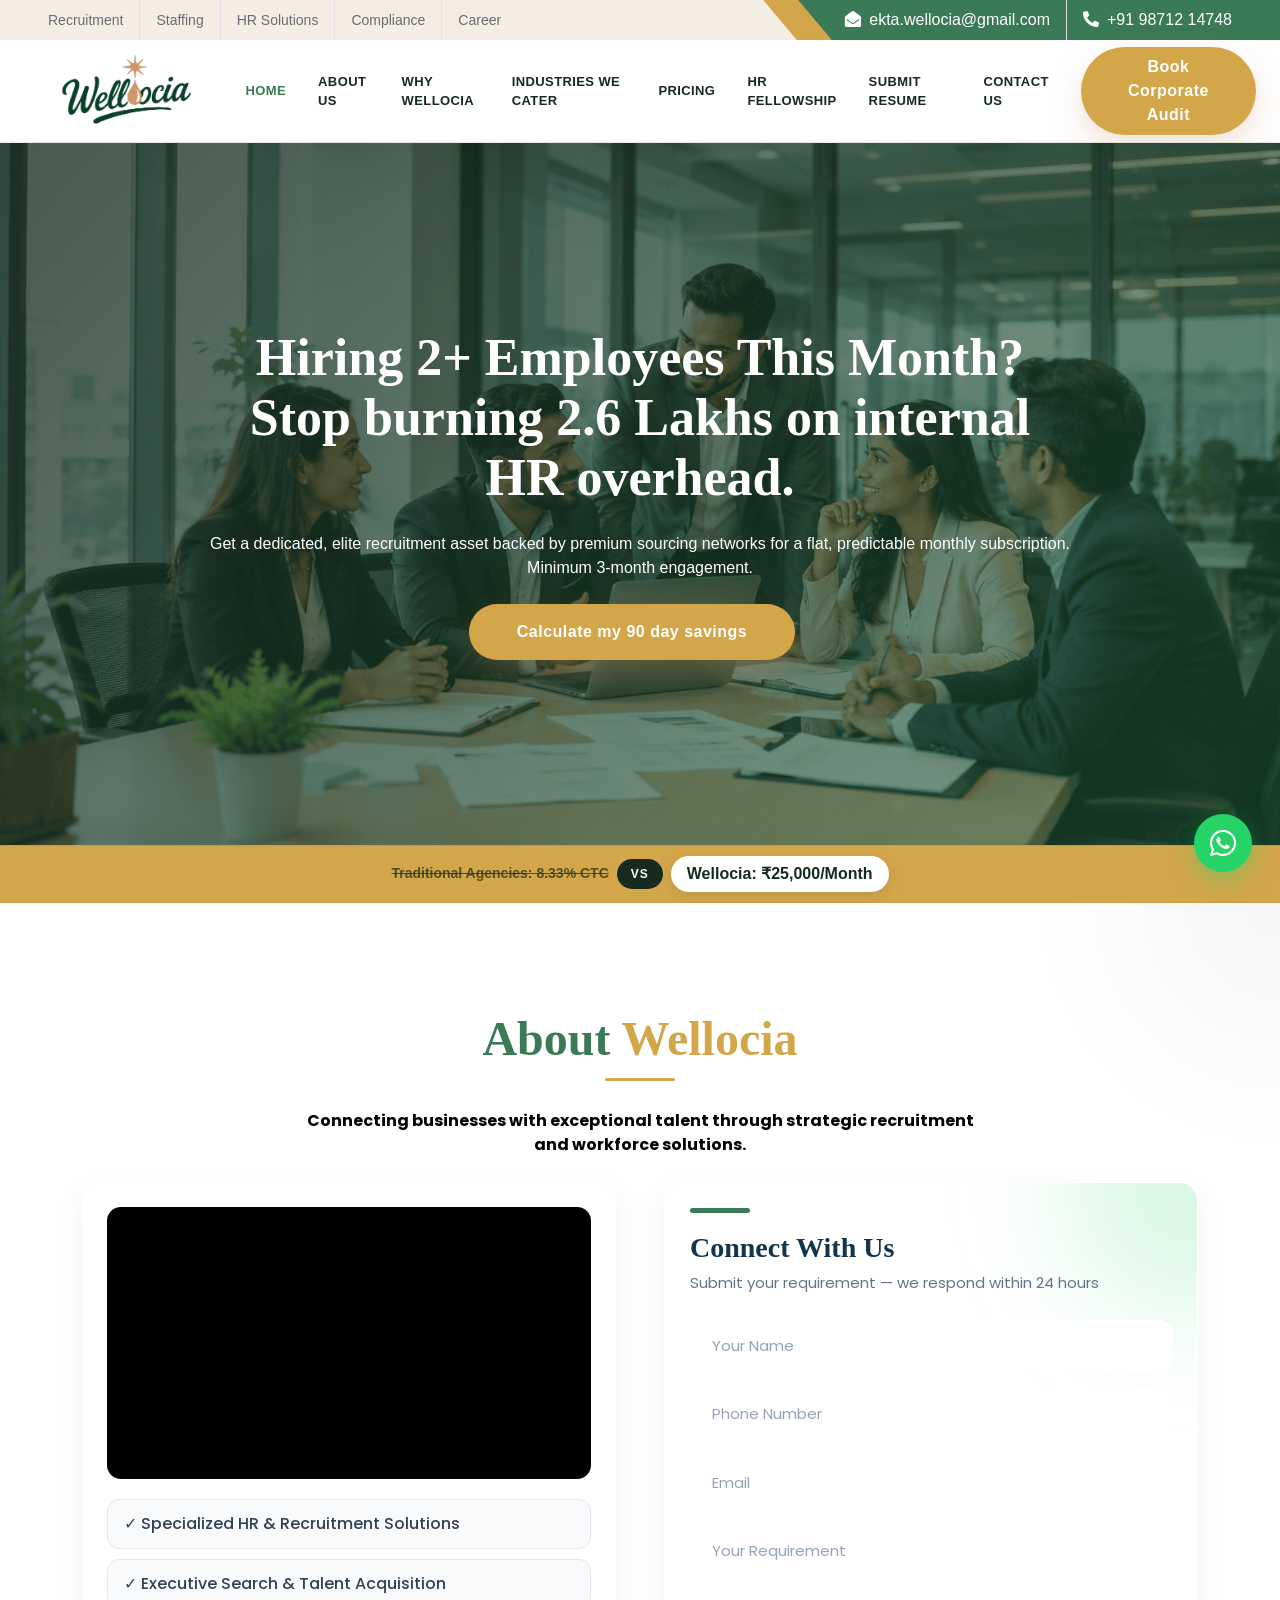
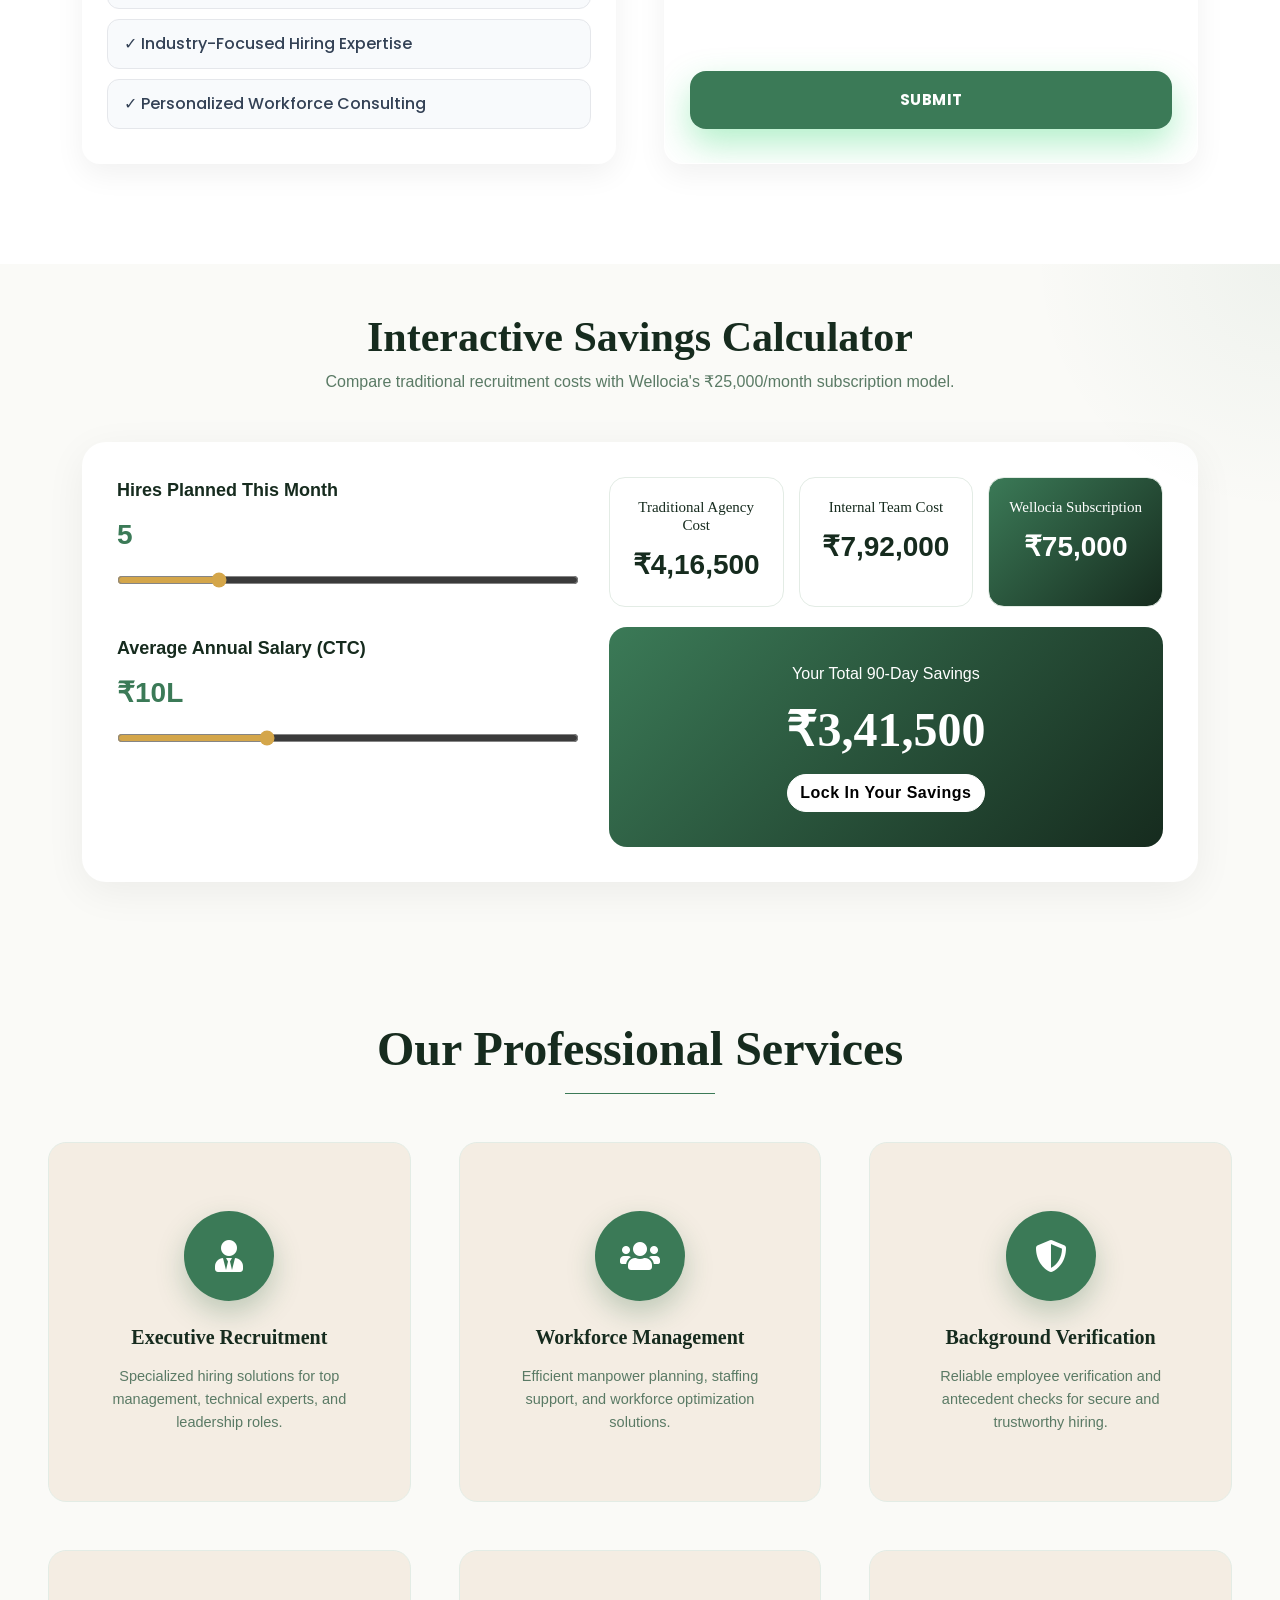
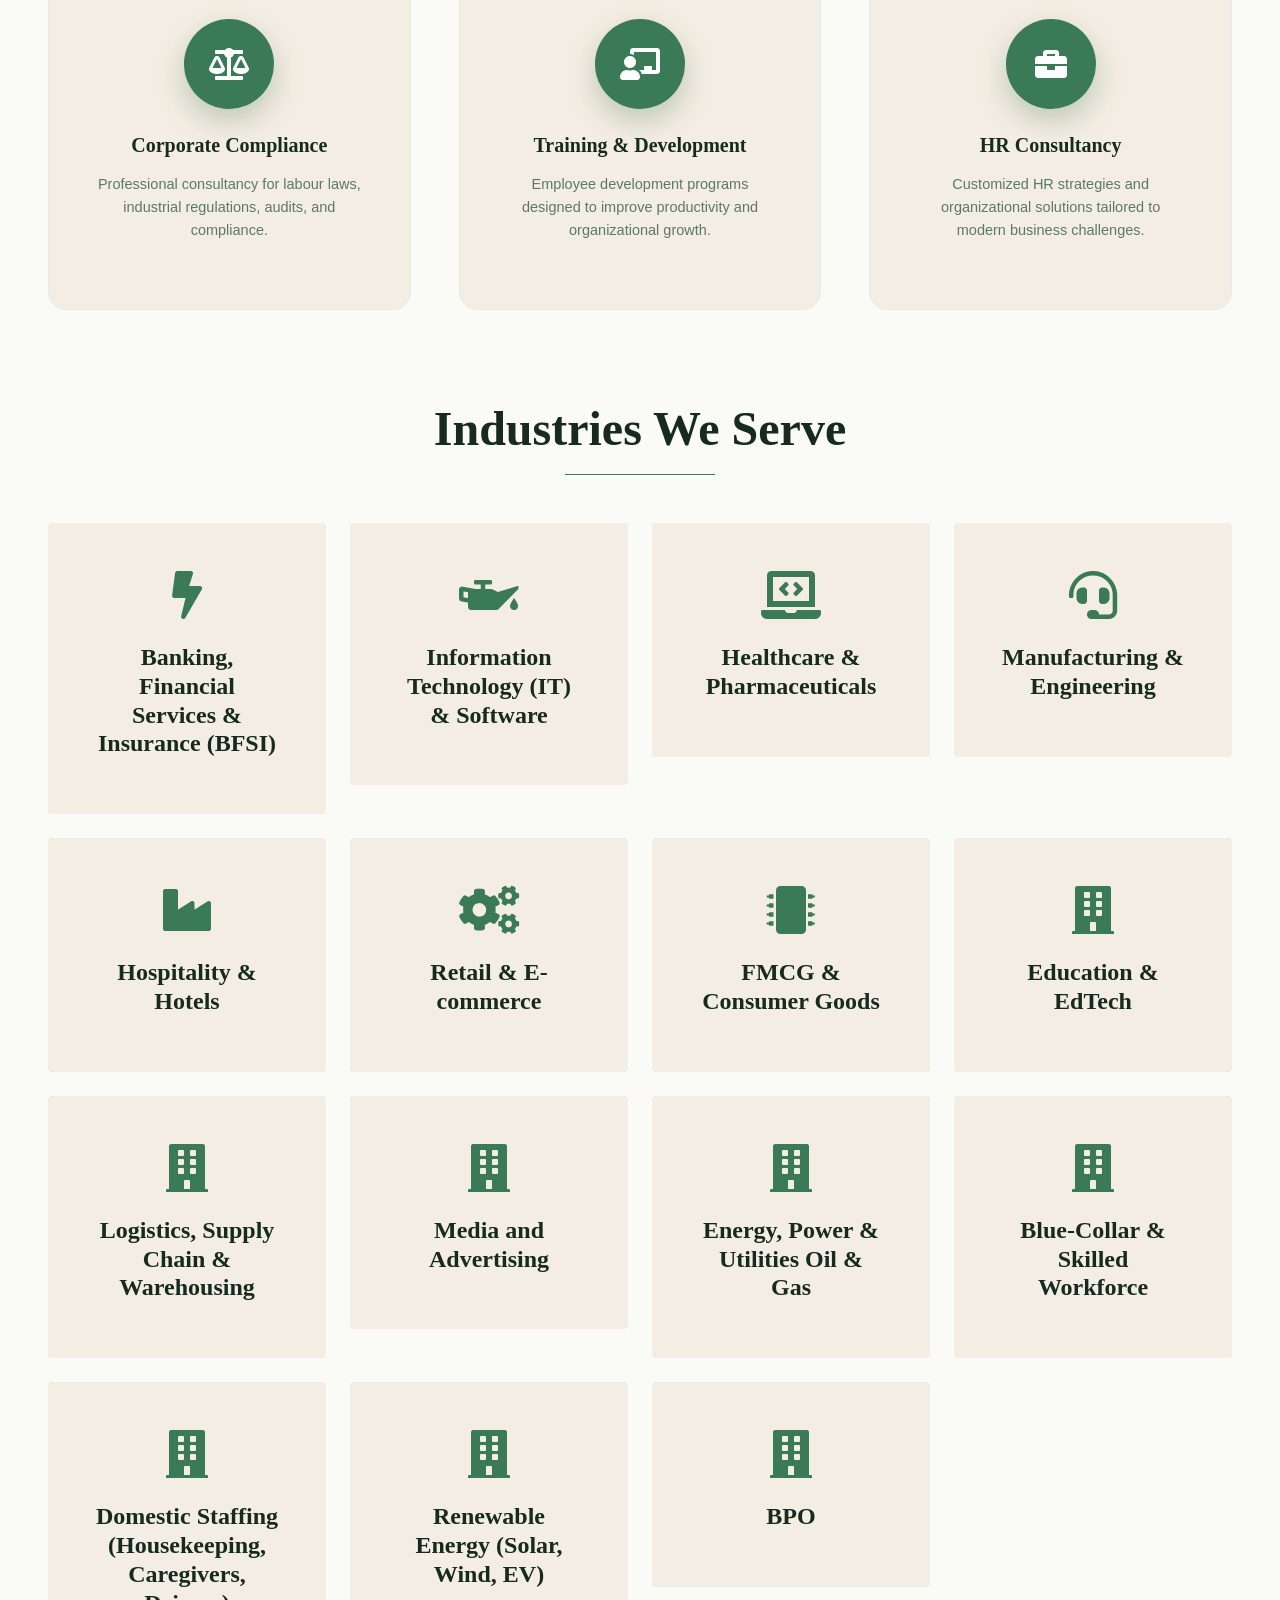
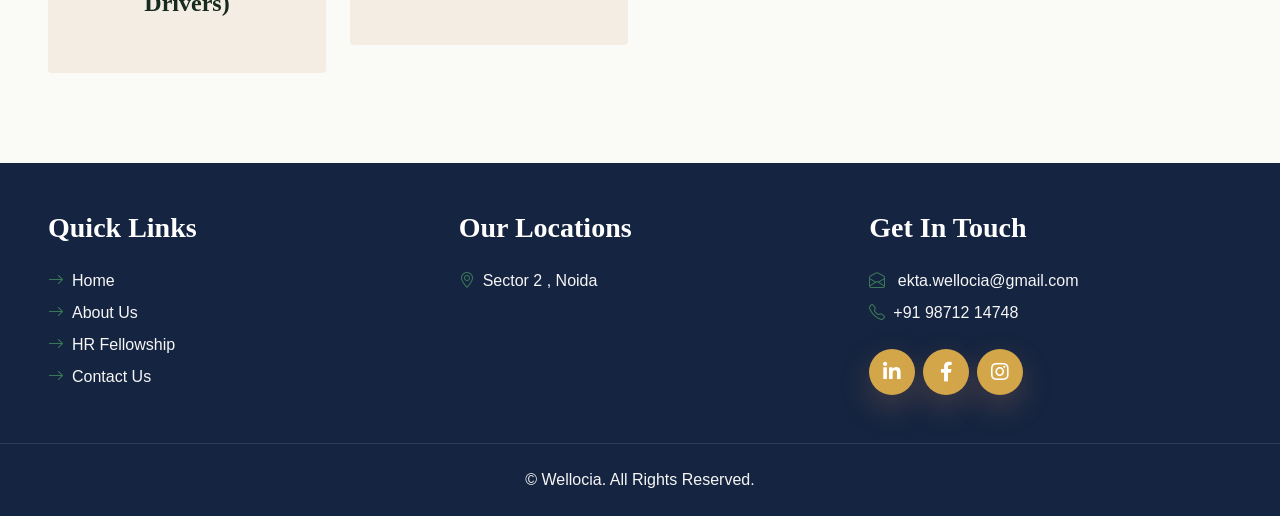
==== index.html @ b117b77f "Update index.html" ====
<!DOCTYPE html>
<html lang="en">

<head>
    <meta charset="utf-8">
    <title>Wellocia | HR & Recruitment Solutions</title>
    <meta content="width=device-width, initial-scale=1.0" name="viewport">
    <meta name="keywords"
        content="HR Consultancy, Recruitment Services, Staffing Solutions, Placement Agency, Corporate HR Services, Noida HR Consultancy">
    <meta name="description"
        content="Wellocia provides professional HR solutions, recruitment services, staffing, workforce management, labour law consultancy, compliance management, and corporate advisory services across multiple industries.">

    <link href="img/favicon.ico" rel="icon">
    <link rel="preconnect" href="https://fonts.googleapis.com">
    <link rel="preconnect" href="https://fonts.gstatic.com" crossorigin>
    <link
        href="https://fonts.googleapis.com/css2?family=Poppins:wght@400;500;600;700&family=Open+Sans:wght@400;600&display=swap"
        rel="stylesheet">
    <link href="https://cdnjs.cloudflare.com/ajax/libs/font-awesome/5.10.0/css/all.min.css" rel="stylesheet">
    <link href="https://cdn.jsdelivr.net/npm/bootstrap-icons@1.4.1/font/bootstrap-icons.css" rel="stylesheet">
    <link href="lib/owlcarousel/assets/owl.carousel.min.css" rel="stylesheet">
    <link href="css/bootstrap.min.css" rel="stylesheet">
    <link href="css/style.css" rel="stylesheet">
    <link rel="stylesheet" href="https://unpkg.com/aos@2.3.4/dist/aos.css">
    <link href="https://unpkg.com/aos@2.3.4/dist/aos.css" rel="stylesheet">

</head>

<body>

    <div class="loader"></div>
    <div class="scroll-progress"></div>

    <!-- Top Bar -->
    <div class="container-fluid bg-secondary ps-5 pe-0 d-none d-lg-block" data-aos="fade-down" data-aos-duration="900">
        <div class="row gx-0">
            <div class="col-md-6 text-center text-lg-start mb-2 mb-lg-0">
                <div class="d-inline-flex align-items-center">
                    <a class="text-body py-2 pe-3 border-end" href="#"><small>Recruitment</small></a>
                    <a class="text-body py-2 px-3 border-end" href="#"><small>Staffing</small></a>
                    <a class="text-body py-2 px-3 border-end" href="#"><small>HR Solutions</small></a>
                    <a class="text-body py-2 px-3 border-end" href="#"><small>Compliance</small></a>
                    <a class="text-body py-2 ps-3" href="#"><small>Career</small></a>
                </div>
            </div>
            <div class="col-md-6 text-center text-lg-end">
                <div class="position-relative d-inline-flex align-items-center bg-primary text-white top-shape px-5">
                    <div class="me-3 pe-3 border-end py-2">
                        <p class="m-0"><i class="fa fa-envelope-open me-2"></i>ekta.wellocia@gmail.com</p>
                    </div>
                    <div class="py-2">
                        <p class="m-0"><i class="fa fa-phone-alt me-2"></i>+91 98712 14748</p>
                    </div>
                </div>
            </div>
        </div>
    </div>

    <!-- Navbar -->
    <!-- Navbar -->
    <nav class="navbar navbar-expand-lg navbar-light bg-white shadow-sm px-4 py-2" data-aos="fade-down"
        data-aos-duration="900">

        <a href="index.html" class="navbar-brand d-flex align-items-center">
            <img src="img/logo.png" alt="Music Riyaz Logo" class="logo-img-nav">
        </a>

        <button class="navbar-toggler" type="button" data-bs-toggle="collapse" data-bs-target="#navbarCollapse">
            <span class="navbar-toggler-icon"></span>
        </button>

       <div class="collapse navbar-collapse" id="navbarCollapse">
    <div class="navbar-nav ms-auto align-items-lg-center">

        <a href="index.html" class="nav-item nav-link active">Home</a>

        <a href="about.html" class="nav-item nav-link">About Us</a>

        <a href="why-wellocia.html" class="nav-item nav-link">Why Wellocia</a>

        <a href="index.html#industries" class="nav-item nav-link">Industries We Cater</a>

        <a href="pricing.html" class="nav-item nav-link">Pricing</a>

        <a href="hrfellowship.html" class="nav-item nav-link">HR Fellowship</a>

        <a href="submit-resume.html" class="nav-item nav-link">Submit Resume</a>

        <a href="contact.html" class="nav-item nav-link">Contact Us</a>

        <a href="contact.html"
           class="btn btn-primary rounded-pill ms-lg-3 px-4 py-2">
            Book Corporate Audit
        </a>

    </div>
</div>

    </nav>
    
    <!-- Hero Section -->
<!-- Hero Section -->
<div class="container-fluid p-0">
    <div class="hero-banner position-relative">
        <img class="w-100 hero-img" src="img/carousel-1.png" alt="Hero Banner">

        <div class="carousel-caption d-flex flex-column align-items-center justify-content-center">
            <!-- Reduced mobile padding from p-3 to p-2 p-md-3 -->
            <div class="p-2 p-md-3" style="max-width: 900px;" data-aos="zoom-in" data-aos-duration="1200">
                
                <!-- Changed display-1 to a responsive structure -->
                <h1 class="responsive-heading text-white mb-2 mb-md-4">
                    Hiring 2+ Employees This Month? Stop burning 2.6 Lakhs on internal HR overhead.
                </h1>

                <!-- Adjusted mobile paragraph margin -->
                <p class="text-white small-mobile-text mb-3 mb-md-4">
                    Get a dedicated, elite recruitment asset backed by premium sourcing networks for a flat, predictable monthly subscription. Minimum 3-month engagement.
                </p>
                
                <!-- Adjusted mobile button padding -->
                <a href="#calculator" class="btn btn-primary py-2 px-4 py-md-3 px-md-5 me-3 rounded-pill">
                    Calculate my 90 day savings
                </a>
            </div>
        </div>
    </div>
</div>
    <!-- Industries We Serve -->
    <!-- Industries We Serve -->
<div class="industry-ticker">
    <div class="comparison-ticker d-flex align-items-center justify-content-center gap-2 flex-wrap">
        <span class="old-price ticker-text">Traditional Agencies: 8.33% CTC</span>
        <span class="vs-badge ticker-vs">VS</span>
        <span class="new-price ticker-text">Wellocia: ₹25,000/Month</span>
    </div>
</div>
    <!-- ══════════════════════════════════════════════════════
         UPDATED ABOUT SECTION — YouTube Video + Google Form
    ══════════════════════════════════════════════════════ -->
    <section class="video-form-section" id="about">

        <div class="container">

            <div class="section-title text-center" data-aos="fade-up">
                <h2>About <span>Wellocia</span></h2>
                <p class="section-subtitle">
                    Connecting businesses with exceptional talent through strategic recruitment and workforce solutions.
                </p>
            </div>

            <div class="row g-5 align-items-stretch">

                <!-- LEFT: VIDEO -->
                <div class="col-lg-6" data-aos="fade-right">
                    <div class="card-box">

                        <div class="video-wrapper">
                           <iframe width="560" height="315" loading="lazy" src="https://www.youtube.com/embed/etEkEpW2C5A?si=ZYD4P879-r70DWQD" title="YouTube video player" frameborder="0" allow="accelerometer; autoplay; clipboard-write; encrypted-media; gyroscope; picture-in-picture; web-share" referrerpolicy="strict-origin-when-cross-origin" allowfullscreen></iframe>
                        </div>

                        <div class="about-points">
                            <div class="point">✓ Specialized HR & Recruitment Solutions</div>
                            <div class="point">✓ Executive Search & Talent Acquisition</div>
                            <div class="point">✓ Industry-Focused Hiring Expertise</div>
                            <div class="point">✓ Personalized Workforce Consulting</div>
                        </div>

                    </div>
                </div>
                <!-- RIGHT: FORM -->
                <div class="col-lg-6" data-aos="fade-left">
                    <div class="card-box form-box">

                        <div id="formContainer">

                            <h4>Connect With Us</h4>
                            <p>Submit your requirement — we respond within 24 hours</p>

                            <form id="contactForm">

                                <input type="text" name="name" placeholder="Your Name" required>

                                <input type="tel" name="phone" placeholder="Phone Number" required>

                                <input type="email" name="email" placeholder="Email">

                                <textarea name="requirement" placeholder="Your Requirement"></textarea>

                                <button type="submit">Submit</button>

                            </form>

                        </div>

                        <!-- Thank You Box -->
                        <div id="thankYouBox" style="display:none;"></div>

                    </div>
                </div>
            </div>

        </div>
        </div>
    </section>
    <!-- ══════════════════════════════════════════════════════ 
     calculator
        ══════════════════════════════════════════════════════ -->
<section class="savings-calculator-section py-5" id="calculator">

    <div class="container">

        <div class="text-center mb-5">
            <h2 class="calculator-title">Interactive Savings Calculator</h2>
            <p class="calculator-subtitle">
                Compare traditional recruitment costs with Wellocia's ₹25,000/month subscription model.
            </p>
        </div>

        <div class="calculator-card">

            <div class="calculator-left">

                <div class="slider-group">
                    <label>Hires Planned This Month</label>

                    <div class="slider-value">
                        <span id="hireCount">5</span>
                    </div>

                    <input type="range"
                           min="1"
                           max="20"
                           value="5"
                           id="hireSlider">
                </div>

                <div class="slider-group">
                    <label>Average Annual Salary (CTC)</label>

                    <div class="slider-value">
                        ₹<span id="salaryValue">10</span>L
                    </div>

                    <input type="range"
                           min="3"
                           max="25"
                           value="10"
                           id="salarySlider">
                </div>

            </div>

            <div class="calculator-right">

                <div class="cost-grid">

                    <div class="cost-box">
                        <h6>Traditional Agency Cost</h6>
                        <span id="agencyCost">₹4,16,500</span>
                    </div>

                    <div class="cost-box">
                        <h6>Internal Team Cost</h6>
                        <span id="internalCost">₹7,92,000</span>
                    </div>

                    <div class="cost-box featured">
                        <h6>Wellocia Subscription</h6>
                        <span>₹75,000</span>
                    </div>

                </div>

                <div class="savings-box">
                    <small>Your Total 90-Day Savings</small>

                    <h3 id="savingAmount">₹3,41,500</h3>

                    <a href="contact.html" class="btn btn-light rounded-pill">
                        Lock In Your Savings
                    </a>
                </div>

            </div>

        </div>

    </div>

</section>
    <!-- Services -->
    <div class="container-fluid pt-6 px-5" id="services">
        <div class="text-center mx-auto mb-5" style="max-width: 600px;" data-aos="fade-up" data-aos-duration="900">
            <h1 class="display-5 mb-0">Our Professional Services</h1>
            <hr class="w-25 mx-auto bg-primary">
        </div>
        <div class="row g-5">
            <div class="col-lg-4 col-md-6" data-aos="fade-up" data-aos-duration="900" data-aos-delay="100">
                <div class="service-item bg-secondary text-center px-5">
                    <div class="d-flex align-items-center justify-content-center bg-primary text-white rounded-circle mx-auto mb-4"
                        style="width: 90px; height: 90px;">
                        <i class="fa fa-user-tie fa-2x"></i>
                    </div>
                    <h3 class="mb-3">Executive Recruitment</h3>
                    <p class="mb-0">Specialized hiring solutions for top management, technical experts, and leadership
                        roles.</p>
                </div>
            </div>
            <div class="col-lg-4 col-md-6" data-aos="fade-up" data-aos-duration="900" data-aos-delay="200">
                <div class="service-item bg-secondary text-center px-5">
                    <div class="d-flex align-items-center justify-content-center bg-primary text-white rounded-circle mx-auto mb-4"
                        style="width: 90px; height: 90px;">
                        <i class="fa fa-users fa-2x"></i>
                    </div>
                    <h3 class="mb-3">Workforce Management</h3>
                    <p class="mb-0">Efficient manpower planning, staffing support, and workforce optimization solutions.
                    </p>
                </div>
            </div>
            <div class="col-lg-4 col-md-6" data-aos="fade-up" data-aos-duration="900" data-aos-delay="300">
                <div class="service-item bg-secondary text-center px-5">
                    <div class="d-flex align-items-center justify-content-center bg-primary text-white rounded-circle mx-auto mb-4"
                        style="width: 90px; height: 90px;">
                        <i class="fa fa-shield-alt fa-2x"></i>
                    </div>
                    <h3 class="mb-3">Background Verification</h3>
                    <p class="mb-0">Reliable employee verification and antecedent checks for secure and trustworthy
                        hiring.</p>
                </div>
            </div>
            <div class="col-lg-4 col-md-6" data-aos="fade-up" data-aos-duration="900" data-aos-delay="100">
                <div class="service-item bg-secondary text-center px-5">
                    <div class="d-flex align-items-center justify-content-center bg-primary text-white rounded-circle mx-auto mb-4"
                        style="width: 90px; height: 90px;">
                        <i class="fa fa-balance-scale fa-2x"></i>
                    </div>
                    <h3 class="mb-3">Corporate Compliance</h3>
                    <p class="mb-0">Professional consultancy for labour laws, industrial regulations, audits, and
                        compliance.</p>
                </div>
            </div>
            <div class="col-lg-4 col-md-6" data-aos="fade-up" data-aos-duration="900" data-aos-delay="200">
                <div class="service-item bg-secondary text-center px-5">
                    <div class="d-flex align-items-center justify-content-center bg-primary text-white rounded-circle mx-auto mb-4"
                        style="width: 90px; height: 90px;">
                        <i class="fa fa-chalkboard-teacher fa-2x"></i>
                    </div>
                    <h3 class="mb-3">Training & Development</h3>
                    <p class="mb-0">Employee development programs designed to improve productivity and organizational
                        growth.</p>
                </div>
            </div>
            <div class="col-lg-4 col-md-6" data-aos="fade-up" data-aos-duration="900" data-aos-delay="300">
                <div class="service-item bg-secondary text-center px-5">
                    <div class="d-flex align-items-center justify-content-center bg-primary text-white rounded-circle mx-auto mb-4"
                        style="width: 90px; height: 90px;">
                        <i class="fa fa-briefcase fa-2x"></i>
                    </div>
                    <h3 class="mb-3">HR Consultancy</h3>
                    <p class="mb-0">Customized HR strategies and organizational solutions tailored to modern business
                        challenges.</p>
                </div>
            </div>
        </div>
    </div>

    <!-- Industries -->
    <div class="container-fluid py-6 px-5" id="industries">
        <div class="text-center mx-auto mb-5" style="max-width: 600px;" data-aos="fade-up" data-aos-duration="900">
            <h1 class="display-5 mb-0">Industries We Serve</h1>
            <hr class="w-25 mx-auto bg-primary">
        </div>
        <div class="row g-4 text-center">
            <div class="col-lg-3 col-md-6" data-aos="zoom-in" data-aos-duration="800" data-aos-delay="100">
                <div class="bg-secondary p-5 rounded">
                    <i class="fa fa-bolt fa-3x text-primary mb-4"></i>
                    <h4>Banking, Financial Services & Insurance (BFSI)</h4>
                </div>
            </div>
            <div class="col-lg-3 col-md-6" data-aos="zoom-in" data-aos-duration="800" data-aos-delay="150">
                <div class="bg-secondary p-5 rounded">
                    <i class="fa fa-oil-can fa-3x text-primary mb-4"></i>
                    <h4>Information Technology (IT) & Software</h4>
                </div>
            </div>
            <div class="col-lg-3 col-md-6" data-aos="zoom-in" data-aos-duration="800" data-aos-delay="200">
                <div class="bg-secondary p-5 rounded">
                    <i class="fa fa-laptop-code fa-3x text-primary mb-4"></i>
                    <h4>Healthcare & Pharmaceuticals</h4>
                </div>
            </div>
            <div class="col-lg-3 col-md-6" data-aos="zoom-in" data-aos-duration="800" data-aos-delay="250">
                <div class="bg-secondary p-5 rounded">
                    <i class="fa fa-headset fa-3x text-primary mb-4"></i>
                    <h4>Manufacturing & Engineering</h4>
                </div>
            </div>
            <div class="col-lg-3 col-md-6" data-aos="zoom-in" data-aos-duration="800" data-aos-delay="100">
                <div class="bg-secondary p-5 rounded">
                    <i class="fa fa-industry fa-3x text-primary mb-4"></i>
                    <h4>Hospitality & Hotels</h4>
                </div>
            </div>
            <div class="col-lg-3 col-md-6" data-aos="zoom-in" data-aos-duration="800" data-aos-delay="150">
                <div class="bg-secondary p-5 rounded">
                    <i class="fa fa-cogs fa-3x text-primary mb-4"></i>
                    <h4>Retail & E-commerce</h4>
                </div>
            </div>
            <div class="col-lg-3 col-md-6" data-aos="zoom-in" data-aos-duration="800" data-aos-delay="200">
                <div class="bg-secondary p-5 rounded">
                    <i class="fa fa-microchip fa-3x text-primary mb-4"></i>
                    <h4>FMCG & Consumer Goods</h4>
                </div>
            </div>
            <div class="col-lg-3 col-md-6" data-aos="zoom-in" data-aos-duration="800" data-aos-delay="250">
                <div class="bg-secondary p-5 rounded">
                    <i class="fa fa-building fa-3x text-primary mb-4"></i>
                    <h4>Education & EdTech</h4>
                </div>
            </div>
            <div class="col-lg-3 col-md-6" data-aos="zoom-in" data-aos-duration="800" data-aos-delay="250">
                <div class="bg-secondary p-5 rounded">
                    <i class="fa fa-building fa-3x text-primary mb-4"></i>
                    <h4>Logistics, Supply Chain & Warehousing</h4>
                </div>
            </div>
            <div class="col-lg-3 col-md-6" data-aos="zoom-in" data-aos-duration="800" data-aos-delay="250">
                <div class="bg-secondary p-5 rounded">
                    <i class="fa fa-building fa-3x text-primary mb-4"></i>
                    <h4>Media and Advertising 
</h4>
                </div>
            </div>
            <div class="col-lg-3 col-md-6" data-aos="zoom-in" data-aos-duration="800" data-aos-delay="250">
                <div class="bg-secondary p-5 rounded">
                    <i class="fa fa-building fa-3x text-primary mb-4"></i>
                    <h4>Energy, Power & Utilities
Oil & Gas</h4>
                </div>
            </div>
            <div class="col-lg-3 col-md-6" data-aos="zoom-in" data-aos-duration="800" data-aos-delay="250">
                <div class="bg-secondary p-5 rounded">
                    <i class="fa fa-building fa-3x text-primary mb-4"></i>
                    <h4>Blue-Collar & Skilled Workforce</h4>
                </div>
            </div>
            <div class="col-lg-3 col-md-6" data-aos="zoom-in" data-aos-duration="800" data-aos-delay="250">
                <div class="bg-secondary p-5 rounded">
                    <i class="fa fa-building fa-3x text-primary mb-4"></i>
                    <h4>Domestic Staffing (Housekeeping, Caregivers, Drivers)
</h4>
                </div>
            </div>
            <div class="col-lg-3 col-md-6" data-aos="zoom-in" data-aos-duration="800" data-aos-delay="250">
                <div class="bg-secondary p-5 rounded">
                    <i class="fa fa-building fa-3x text-primary mb-4"></i>
                    <h4>Renewable Energy (Solar, Wind, EV)
</h4>
                </div>
            </div>
            <div class="col-lg-3 col-md-6" data-aos="zoom-in" data-aos-duration="800" data-aos-delay="250">
                <div class="bg-secondary p-5 rounded">
                    <i class="fa fa-building fa-3x text-primary mb-4"></i>
                    <h4>BPO
</h4>
                </div>
            </div>
        </div>
    </div>

    <!-- Footer -->
   <div class="container-fluid bg-dark text-secondary p-5" id="contact" data-aos="fade-up" data-aos-duration="1000">
        <div class="row g-5">
            <div class="col-lg-4 col-md-6" data-aos="fade-up" data-aos-duration="900" data-aos-delay="100">
                <h3 class="text-white mb-4">Quick Links</h3>
                <div class="d-flex flex-column justify-content-start">
                    <a class="text-secondary mb-2" href="index.html"><i class="bi bi-arrow-right text-primary me-2"></i>Home</a>
                    <a class="text-secondary mb-2" href="about.html"><i
                            class="bi bi-arrow-right text-primary me-2"></i>About Us</a>
                    <a class="text-secondary mb-2" href="hrfellowship.html"><i
                            class="bi bi-arrow-right text-primary me-2"></i>HR Fellowship</a>
                    <a class="text-secondary" href="contact.html"><i class="bi bi-arrow-right text-primary me-2"></i>Contact
                        Us</a>
                </div>
            </div>
            <div class="col-lg-4 col-md-6" data-aos="fade-up" data-aos-duration="900" data-aos-delay="200">
                <h3 class="text-white mb-4">Our Locations</h3>
                <p class="mb-3"><i class="bi bi-geo-alt text-primary me-2"></i>Sector 2 , Noida</p>
                
            </div>
            <div class="col-lg-4 col-md-6" data-aos="fade-up" data-aos-duration="900" data-aos-delay="300">
                <h3 class="text-white mb-4">Get In Touch</h3>
                <p class="mb-2">
                    <i class="bi bi-envelope-open text-primary me-2"></i>
                    <a href="mailto:ekta.wellocia@gmail.com" class="text-secondary">ekta.wellocia@gmail.com</a>
                </p>
                <p class="mb-3"><i class="bi bi-telephone text-primary me-2"></i>+91 98712 14748</p>
                <div class="d-flex mt-4">
                    <a class="btn btn-lg btn-primary btn-lg-square rounded-circle me-2" href="#"><i
                            class="fab fa-linkedin-in fw-normal"></i></a>
                    <a class="btn btn-lg btn-primary btn-lg-square rounded-circle me-2" href="#"><i
                            class="fab fa-facebook-f fw-normal"></i></a>
                    <a class="btn btn-lg btn-primary btn-lg-square rounded-circle" href="#"><i
                            class="fab fa-instagram fw-normal"></i></a>
                </div>
            </div>
        </div>
    </div>

    <!-- Copyright -->
    <div class="container-fluid bg-dark text-secondary text-center border-top py-4 px-5"
        style="border-color: rgba(256, 256, 256, .1) !important;" data-aos="fade-up" data-aos-duration="900">
        <p class="m-0">&copy; Wellocia. All Rights Reserved.</p>
    </div>



    <!-- WhatsApp Float -->
    <a href="https://wa.me/919871214748" class="whatsapp-float" target="_blank">
        <i class="fab fa-whatsapp"></i>
    </a>

    <!-- Scripts -->
    <script src="https://code.jquery.com/jquery-3.4.1.min.js"></script>
    <script src="https://cdn.jsdelivr.net/npm/bootstrap@5.0.0/dist/js/bootstrap.bundle.min.js"></script>
    <script src="lib/easing/easing.min.js"></script>
    <script src="lib/waypoints/waypoints.min.js"></script>
    <script src="lib/owlcarousel/owl.carousel.min.js"></script>
    <script src="https://unpkg.com/aos@2.3.4/dist/aos.js"></script>
    <script src="https://unpkg.com/aos@2.3.4/dist/aos.js"></script>

    <script>
const hireSlider = document.getElementById("hireSlider");
const salarySlider = document.getElementById("salarySlider");

const hireCount = document.getElementById("hireCount");
const salaryValue = document.getElementById("salaryValue");

const agencyCost = document.getElementById("agencyCost");
const savingAmount = document.getElementById("savingAmount");

function formatINR(num) {
    return "₹" + Math.round(num).toLocaleString("en-IN");
}

function calculate() {

    const hires = parseInt(hireSlider.value);
    const salaryLPA = parseInt(salarySlider.value);

    hireCount.innerText = hires;
    salaryValue.innerText = salaryLPA;

    const annualSalary = salaryLPA * 100000;

    // Traditional agency fee = 8.33% of CTC
    const agency = hires * annualSalary * 0.0833;

    // Wellocia = ₹25k/month x 3 months
    const wellocia = 75000;

    const savings = agency - wellocia;

    agencyCost.innerText = formatINR(agency);
    savingAmount.innerText = formatINR(savings > 0 ? savings : 0);
}

hireSlider.addEventListener("input", calculate);
salarySlider.addEventListener("input", calculate);

calculate();
</script>


    <script src="js/main.js"></script>

</body>

</html>
---- css/style.css ----
/********** Welloscia Template CSS **********/
/********** Brand extracted from logo:
    Primary Green  : #1E5E38  (deep forest green)
    Accent Gold    : #C9865A  (warm sandy gold / oil drop)
    Light          : #FAFAF7  (warm off-white)
    Dark           : #162B1E  (near-black green)
    Mid Green      : #2E7D4F  (hover / interactive)
    Cream          : #F4EDE3  (warm cream for sections)
**********/

:root {
    --primary: #1E5E38;
    --primary-hover: #2E7D4F;
    --accent: #C9865A;
    --accent-hover: #B5724A;
    --secondary: #F4EDE3;
    --light: #FAFAF7;
    --dark: #162B1E;
    --muted: #5A7A65;
    --border: #D6E4DA;
    --soft: #f7f4ef;
    /* warm white background */
    --text: #1c1c1c;
}

/* ── Typography ── */
@import url('https://fonts.googleapis.com/css2?family=Playfair+Display:wght@400;600;700&family=Lato:wght@300;400;600;700&display=swap');

body {
    font-family: 'Lato', sans-serif;
    color: var(--dark);
    background-color: var(--light);
}

h1,
h2,
h3,
h4,
h5,
h6 {
    font-family: 'Playfair Display', serif;
    color: var(--dark);
}

h1,
h2,
.font-weight-bold {
    font-weight: 700 !important;
}

h3,
h4,
.font-weight-semi-bold {
    font-weight: 600 !important;
}

h5,
h6,
.font-weight-medium {
    font-weight: 400 !important;
}

/* ── Spacing ── */
.pt-6 {
    padding-top: 90px;
}

.pb-6 {
    padding-bottom: 90px;
}

.py-6 {
    padding-top: 90px;
    padding-bottom: 90px;
}

/* ── Buttons ── */
.btn {
    font-family: 'Lato', sans-serif;
    font-weight: 600;
    letter-spacing: 0.5px;
    border-radius: 50px;
    transition: all 0.35s ease;
}

.btn:hover {
    transform: translateY(-3px);
    box-shadow: 0 8px 24px rgba(30, 94, 56, 0.2);
}

.btn-primary {
    background-color: var(--primary);
    border-color: var(--primary);
    color: #FFFFFF;
}

.btn-primary:hover,
.btn-primary:focus {
    background-color: var(--primary-hover);
    border-color: var(--primary-hover);
    color: #FFFFFF;
}

.btn-accent {
    background-color: var(--accent);
    border-color: var(--accent);
    color: #FFFFFF;
}

.btn-accent:hover,
.btn-accent:focus {
    background-color: var(--accent-hover);
    border-color: var(--accent-hover);
    color: #FFFFFF;
}

.btn-outline-primary {
    border-color: var(--primary);
    color: var(--primary);
}

.btn-outline-primary:hover {
    background-color: var(--primary);
    color: #FFFFFF;
}

.btn-square {
    width: 36px;
    height: 36px;
}

.btn-sm-square {
    width: 28px;
    height: 28px;
}

.btn-lg-square {
    width: 46px;
    height: 46px;
}

.btn-square,
.btn-sm-square,
.btn-lg-square {
    padding-left: 0;
    padding-right: 0;
    text-align: center;
    border-radius: 50%;
}

/* ── Back to Top ── */


/* ── Navbar ── */
.navbar {
    background-color: var(--light);
    border-bottom: 1px solid var(--border);
    transition: all 0.4s ease;
}

.navbar-light .navbar-nav .nav-link {
    font-family: 'Lato', sans-serif;
    padding: 30px 16px;
    font-size: 15px;
    font-weight: 600;
    text-transform: uppercase;
    letter-spacing: 1px;
    color: var(--dark);
    outline: none;
    transition: color 0.3s ease;
}

.sticky-top.navbar-light .navbar-nav .nav-link {
    padding: 18px 16px;
}

.navbar-light .navbar-nav .nav-link:hover,
.navbar-light .navbar-nav .nav-link.active {
    color: var(--primary);
}

.navbar-light .navbar-brand img {
    max-height: 52px;
    transition: opacity 0.3s ease;
}

@media (max-width: 991.98px) {
    .navbar-light .navbar-nav .nav-link {
        padding: 10px 0;
        border-bottom: 1px solid var(--border);
    }
}

/* ── Hero / Carousel ── */
.carousel-caption {
    top: 0;
    left: 0;
    right: 0;
    bottom: 0;
    background: linear-gradient(135deg,
            rgba(22, 43, 30, 0.78) 0%,
            rgba(30, 94, 56, 0.55) 100%);
    z-index: 1;
    display: flex;
    flex-direction: column;
    align-items: flex-start;
    justify-content: center;
    padding: 0 8%;
}

.carousel-caption h5 {
    color: var(--accent);
    text-transform: uppercase;
    letter-spacing: 3px;
    font-size: 14px;
    font-family: 'Lato', sans-serif;
    font-weight: 600;
    margin-bottom: 12px;
}

.carousel-caption h1 {
    color: #FFFFFF;
    font-family: 'Playfair Display', serif;
    font-size: 52px;
    line-height: 1.15;
}

@media (max-width: 576px) {
    .carousel-caption h5 {
        font-size: 11px;
    }

    .carousel-caption h1 {
        font-size: 28px;
    }
}

.carousel-control-prev,
.carousel-control-next {
    width: 8%;
}

.carousel-control-prev-icon,
.carousel-control-next-icon {
    width: 2.5rem;
    height: 2.5rem;
    background-color: rgba(30, 94, 56, 0.6);
    border-radius: 50%;
    padding: 6px;
}

/* ── Top shape / Accent Bar ── */
.top-shape::before {
    position: absolute;
    content: "";
    width: 35px;
    height: 100%;
    top: 0;
    left: -17px;
    background: var(--accent);
    transform: skew(40deg);
}

/* ── Section Labels ── */
.section-label {
    display: inline-block;
    font-family: 'Lato', sans-serif;
    font-size: 13px;
    font-weight: 700;
    letter-spacing: 3px;
    text-transform: uppercase;
    color: var(--accent);
    margin-bottom: 10px;
}

/* =========================
   SERVICE CARDS (FINAL PREMIUM VERSION)
========================= */

.service-item {
    position: relative;
    overflow: hidden;
    height: 360px;
    display: flex;
    flex-direction: column;
    align-items: center;
    justify-content: center;

    background-color: var(--light);
    border: 1px solid var(--border);
    border-radius: 18px;

    transition: all 0.4s ease;
    transform: translateZ(0);
}

/* smooth lift hover */
.service-item:hover {
    transform: translateY(-14px) scale(1.02);
    box-shadow: 0 25px 60px rgba(30, 94, 56, 0.18);
    border-color: rgba(30, 94, 56, 0.25);
}

/* soft glow (top-left premium light) */
.service-item::before {
    content: "";
    position: absolute;
    top: -80px;
    left: -80px;
    width: 180px;
    height: 180px;

    background: radial-gradient(circle,
            rgba(30, 94, 56, 0.18),
            transparent 70%);

    opacity: 0;
    transition: all 0.4s ease;
}

/* bottom premium wave */
.service-item::after {
    content: "";
    position: absolute;
    bottom: -60px;
    left: 0;
    width: 100%;
    height: 80px;

    background: linear-gradient(135deg,
            rgba(30, 94, 56, 0.08),
            rgba(201, 134, 90, 0.06));

    transform: translateY(40px);
    transition: all 0.4s ease;
}

/* activate effects on hover */
.service-item:hover::before {
    opacity: 1;
    transform: scale(1.2);
}

.service-item:hover::after {
    transform: translateY(0);
}

/* icon styling (your centered design preserved) */
.service-item .bg-primary {
    box-shadow: 0 12px 28px rgba(30, 94, 56, 0.25);
    transition: all 0.3s ease;
}

.service-item:hover .bg-primary {
    transform: scale(1.1) rotate(-6deg);
}

/* text styling */
.service-item h3 {
    font-size: 20px;
    font-weight: 700;
    color: var(--dark);
    margin-bottom: 10px;
}

.service-item p {
    font-size: 14.5px;
    color: var(--muted);
    line-height: 1.6;
    transition: 0.3s ease;
}

/* paragraph micro interaction */
.service-item:hover p {
    transform: translateY(-2px);
}

/* keep content above effects */
.service-item * {
    position: relative;
    z-index: 2;
}

/* =========================
   INDUSTRY CARDS (UNCHANGED BUT CLEANED)
========================= */

#industries .card {
    border: 1px solid var(--border);
    border-radius: 14px;
    background: var(--light);
    transition: 0.4s ease;
}

#industries .card:hover {
    transform: translateY(-10px);
    box-shadow: 0 16px 40px rgba(30, 94, 56, 0.12);
    border-color: var(--primary);
}

/* ── Team ── */
.team-item img {
    transform: scale(1.15);
    margin-left: -30px;
    transition: 0.5s;
    border-radius: 12px;
}

.team-item:hover img {
    margin-left: 0;
}

.team-item .team-text {
    left: -100%;
    background-color: var(--primary);
    transition: 0.5s;
}

.team-item .team-text::after {
    position: absolute;
    content: "";
    width: 0;
    height: 0;
    top: 50%;
    right: -60px;
    margin-top: -30px;
    border: 30px solid;
    border-color: transparent transparent transparent var(--primary);
}

.team-item:hover .team-text {
    left: 0;
}

/* ── Blog Cards ── */
.blog-item img {
    transition: 0.5s;
    border-radius: 12px 12px 0 0;
}

.blog-item:hover img {
    transform: scale(1.05);
}

.blog-item {
    border: 1px solid var(--border);
    border-radius: 14px;
    overflow: hidden;
    background: var(--light);
    transition: box-shadow 0.3s ease;
}

.blog-item:hover {
    box-shadow: 0 12px 32px rgba(30, 94, 56, 0.12);
}

/* ── Section Backgrounds ── */
.bg-primary {
    background-color: var(--primary) !important;
}

.bg-secondary {
    background-color: var(--secondary) !important;
}

.bg-accent {
    background-color: var(--accent) !important;
}

.bg-cream {
    background-color: var(--secondary) !important;
}

.text-primary {
    color: var(--primary) !important;
}

.text-accent {
    color: var(--accent) !important;
}

.text-muted {
    color: var(--muted) !important;
}

/* ── Dividers & Borders ── */
.border-primary {
    border-color: var(--primary) !important;
}

.border-accent {
    border-color: var(--accent) !important;
}

hr {
    border-color: var(--border);
    opacity: 1;
}

/* ── Cards (generic) ── */
.card {
    border: 1px solid var(--border);
    border-radius: 14px;
    background: var(--light);
}

.card-header {
    background-color: var(--secondary);
    border-bottom: 1px solid var(--border);
    font-family: 'Playfair Display', serif;
    color: var(--primary);
}

/* ── Badges ── */
.badge-primary {
    background-color: var(--primary);
    color: #fff;
    border-radius: 50px;
    padding: 5px 14px;
    font-family: 'Lato', sans-serif;
    font-size: 12px;
    font-weight: 600;
    letter-spacing: 0.5px;
}

.badge-accent {
    background-color: var(--accent);
    color: #fff;
    border-radius: 50px;
    padding: 5px 14px;
    font-family: 'Lato', sans-serif;
    font-size: 12px;
    font-weight: 600;
}

/* ── WhatsApp Float Button ── */
.whatsapp-float {
    position: fixed !important;
    width: 58px;
    height: 58px;
    bottom: 28px;
    right: 28px;
    background-color: #25D366 !important;
    color: #ffffff !important;
    border-radius: 50%;
    text-align: center;
    font-size: 30px;
    display: flex !important;
    align-items: center;
    justify-content: center;
    text-decoration: none !important;
    box-shadow: 0 8px 24px rgba(37, 211, 102, 0.4);
    z-index: 999999 !important;
    transition: all 0.3s ease;
    animation: pulse 2.4s infinite;
}

.whatsapp-float:hover {
    transform: scale(1.1);
    background-color: #1ebe5d !important;
    color: #ffffff !important;
    box-shadow: 0 12px 32px rgba(37, 211, 102, 0.5);
}

/* ── Loader ── */
.loader {
    position: fixed;
    top: 0;
    left: 0;
    width: 100%;
    height: 100%;
    background: var(--light);
    z-index: 999999;
    display: flex;
    align-items: center;
    justify-content: center;
    transition: opacity 0.5s ease, visibility 0.5s ease;
}

.loader.hidden {
    opacity: 0;
    visibility: hidden;
}

.loader-dot {
    width: 12px;
    height: 12px;
    margin: 0 5px;
    background-color: var(--primary);
    border-radius: 50%;
    animation: loaderBounce 0.9s infinite alternate;
}

.loader-dot:nth-child(2) {
    background-color: var(--accent);
    animation-delay: 0.3s;
}

.loader-dot:nth-child(3) {
    animation-delay: 0.6s;
}

@keyframes loaderBounce {
    from {
        transform: translateY(0);
        opacity: 0.6;
    }

    to {
        transform: translateY(-16px);
        opacity: 1;
    }
}

/* ── Scroll Progress Bar ── */
.scroll-progress {
    position: fixed;
    top: 0;
    left: 0;
    width: 0%;
    height: 3px;
    background: linear-gradient(90deg, var(--primary), var(--accent));
    z-index: 99999;
    transition: width 0.1s ease;
}

/* ── Animations ── */
@keyframes pulse {
    0% {
        transform: scale(1);
    }

    50% {
        transform: scale(1.07);
    }

    100% {
        transform: scale(1);
    }
}

/* ── Smooth Scroll ── */
html {
    scroll-behavior: smooth;
}

/* ── Testimonial / Quote ── */
.testimonial-item {
    background: var(--light);
    border-left: 4px solid var(--accent);
    border-radius: 0 12px 12px 0;
    padding: 24px 28px;
    position: relative;
}

.testimonial-item::before {
    content: '\201C';
    font-family: 'Playfair Display', serif;
    font-size: 80px;
    color: var(--accent);
    opacity: 0.25;
    position: absolute;
    top: -10px;
    left: 16px;
    line-height: 1;
}

/* ── Input / Form ── */
.form-control {
    border: 1px solid var(--border);
    border-radius: 8px;
    font-family: 'Lato', sans-serif;
    color: var(--dark);
    background: var(--light);
    padding: 10px 16px;
    transition: border-color 0.3s ease, box-shadow 0.3s ease;
}

.form-control:focus {
    border-color: var(--primary);
    box-shadow: 0 0 0 3px rgba(30, 94, 56, 0.12);
    outline: none;
}

/* ── Footer ── */
footer {
    background-color: var(--dark);
    color: rgba(255, 255, 255, 0.75);
    font-family: 'Lato', sans-serif;
}

footer h5,
footer h6 {
    color: #FFFFFF;
    font-family: 'Lato', sans-serif;
    font-weight: 600;
    letter-spacing: 1px;
    text-transform: uppercase;
    font-size: 13px;
}

footer a {
    color: rgba(255, 255, 255, 0.65);
    text-decoration: none;
    transition: color 0.3s ease;
}

footer a:hover {
    color: var(--accent);
}

footer .footer-brand-accent {
    color: var(--accent);
}

footer hr {
    border-color: rgba(255, 255, 255, 0.12);
}


/* ── Video + Form Section ── */
/* =========================
   SECTION BACKGROUND
========================= */
.video-form-section {
    background: linear-gradient(180deg, #ffffff 0%, var(--soft) 100%);
    padding: 90px 0;
    font-family: 'Poppins', sans-serif;
}

/* =========================
   TITLE STYLE
========================= */
.section-title h2 {
    font-size: 48px;
    font-weight: 700;
    color: var(--primary);
    position: relative;
    display: inline-block;
}

.section-title h2 span {
    color: var(--accent);
}

.section-title h2::after {
    content: "";
    width: 70px;
    height: 3px;
    background: var(--accent);
    display: block;
    margin: 10px auto 0;
    border-radius: 10px;
}

/* =========================
   CARD STYLE (VIDEO + FORM)
========================= */
/* Section background */
.about-premium {
    padding: 90px 0;
    background: linear-gradient(135deg, #f8f9ff, #f1f5ff);
}

/* Header */
.section-header {
    text-align: center;
    margin-bottom: 50px;
}

.section-header h2 {
    font-size: 38px;
    font-weight: 700;
}

.section-header h2 span {
    color: #0d6efd;
}

.section-header p {
    color: #666;
    margin-top: 8px;
}

/* Grid */
.about-grid {
    display: grid;
    grid-template-columns: 1fr 1fr;
    gap: 30px;
}

/* Cards */
.about-card {
    background: white;
    border-radius: 18px;
    padding: 25px;
    box-shadow: 0 10px 30px rgba(0, 0, 0, 0.08);
    transition: 0.3s ease;
}

.about-card:hover {
    transform: translateY(-6px);
    box-shadow: 0 15px 40px rgba(0, 0, 0, 0.12);
}

/* Video */
.video-frame {
    border-radius: 14px;
    overflow: hidden;
    aspect-ratio: 16/9;
}

.video-frame iframe {
    width: 100%;
    height: 100%;
    border: none;
}

/* Footer text */
.card-footer {
    margin-top: 15px;
}

/* Form */
.form-card h3 {
    margin-bottom: 5px;
}

.form-card p {
    color: #666;
    margin-bottom: 20px;
}

/* Floating input */
.input-group {
    position: relative;
    margin-bottom: 18px;
}

.input-group input,
.input-group textarea {
    width: 100%;
    padding: 14px;
    border: 1px solid #ddd;
    border-radius: 10px;
    outline: none;
    font-size: 14px;
    background: transparent;
}

.input-group textarea {
    min-height: 100px;
    resize: none;
}

/* Floating label effect */
.input-group label {
    position: absolute;
    left: 12px;
    top: 14px;
    color: #888;
    font-size: 14px;
    transition: 0.2s ease;
    pointer-events: none;
    background: white;
    padding: 0 6px;
}

.input-group input:focus+label,
.input-group textarea:focus+label,
.input-group input:valid+label,
.input-group textarea:valid+label {
    top: -10px;
    font-size: 12px;
    color: #0d6efd;
}

/* Button */
.form-card button {
    width: 100%;
    padding: 14px;
    background: #0d6efd;
    color: white;
    border: none;
    border-radius: 12px;
    font-weight: 600;
    cursor: pointer;
    transition: 0.3s;
}

.form-card button:hover {
    background: #0b5ed7;
    transform: scale(1.02);
}

/* Navbar alignment fix */
.navbar {
    display: flex;
    align-items: center;
}

/* Brand (logo container) */
.navbar-brand {
    display: flex;
    align-items: center;
    padding: 0;
}

/* Logo fix */


/* Optional spacing improvement */
.navbar-nav .nav-link {
    font-weight: 500;
    margin: 0 6px;
}

/* Better vertical alignment for collapse */
.navbar-collapse {
    align-items: center;
}


.navbar {
    padding-top: 5px;
    padding-bottom: 5px;
}

.navbar-nav .nav-link {
    font-size: 17px;
}

.logo-img-nav {
    height: 120px !important;
    width: auto !important;
    max-height: none !important;
    max-width: none !important;
    display: block;
}

/* =========================
   SECTION BASE
========================= */
.video-form-section {
    background: linear-gradient(135deg, #f7f9fc, #eef3f9);
    padding: 90px 0;
    font-family: 'Poppins', sans-serif;
}

.video-form-section .card-box {
    background: #ffffff;
    border-radius: 18px;
    padding: 25px;
    box-shadow: 0 10px 30px rgba(0, 0, 0, 0.06);
    transition: all 0.3s ease;
    height: 100%;
}

.video-form-section .card-box:hover {
    transform: translateY(-5px);
    box-shadow: 0 18px 45px rgba(0, 0, 0, 0.1);
}

/* =========================
   VIDEO SECTION
========================= */
.video-wrapper {
    position: relative;
    width: 100%;
    padding-top: 56.25%;
    /* 16:9 ratio */
    border-radius: 14px;
    overflow: hidden;
    background: #000;
}

.video-wrapper iframe {
    position: absolute;
    top: 0;
    left: 0;
    width: 100%;
    height: 100%;
    border: none;
}

.info-below {
    margin-top: 18px;
    text-align: center;
}

.info-below h5 {
    font-size: 18px;
    font-weight: 600;
    color: #1d3557;
    margin-bottom: 6px;
}

.info-below p {
    font-size: 14px;
    color: #6c757d;
}

/* =========================
   PREMIUM WELLocia FORM
========================= */

.form-box {
    display: flex;
    flex-direction: column;
    height: 100%;

    background: rgba(255, 255, 255, 0.78);
    backdrop-filter: blur(14px);
    -webkit-backdrop-filter: blur(14px);

    border: 1px solid rgba(255, 255, 255, 0.4);
    border-radius: 24px;

    padding: 32px;

    box-shadow:
        0 20px 50px rgba(0, 0, 0, 0.08);
}

.form-box h4 {
    font-size: 28px;
    font-weight: 700;
    color: #12344d;
    margin-bottom: 8px;
}

.form-box p {
    color: #64748b;
    font-size: 15px;
    margin-bottom: 25px;
}

.form-box form {
    display: flex;
    flex-direction: column;
    flex: 1;
    gap: 16px;
}

/* Inputs */

.form-box input,
.form-box textarea {
    width: 100%;

    padding: 15px 18px;

    background: rgba(255, 255, 255, 0.65);

    border: 1px solid rgba(37, 211, 102, 0.15);

    border-radius: 14px;

    font-size: 15px;

    transition: all .3s ease;

    outline: none;
}

.form-box textarea {
    min-height: 130px;
    resize: none;
    flex: 1;
}

/* Hover */

.form-box input:hover,
.form-box textarea:hover {
    border-color: rgba(37, 211, 102, .35);
}

/* Focus */

.form-box input:focus,
.form-box textarea:focus {
    border-color: var(--primary);

    background: #fff;

    box-shadow:
        0 0 0 4px rgba(37, 211, 102, .12);
}

/* Placeholder */

.form-box input::placeholder,
.form-box textarea::placeholder {
    color: #94a3b8;
}

/* Button */

.form-box button {
    margin-top: auto;

    height: 54px;

    border: none;

    border-radius: 14px;

    background: linear-gradient(135deg,
            var(--primary),
            var(--primary));

    color: #fff;

    font-size: 15px;
    font-weight: 600;

    cursor: pointer;

    transition: all .35s ease;

    box-shadow:
        0 10px 25px rgba(37, 211, 102, .25);
}

.form-box button:hover {
    transform: translateY(-3px);

    box-shadow:
        0 18px 35px rgba(37, 211, 102, .35);
}

/* Small top accent */

.form-box::before {
    content: "";

    width: 60px;
    height: 5px;

    background: var(--primary);

    border-radius: 20px;

    display: block;

    margin-bottom: 18px;
}

.form-box {
    position: relative;
    overflow: hidden;
}

.form-box::after {
    content: "";
    position: absolute;

    width: 250px;
    height: 250px;

    background: rgba(37, 211, 102, .18);

    border-radius: 50%;

    top: -120px;
    right: -120px;

    filter: blur(60px);

    z-index: 0;
}

.form-box * {
    position: relative;
    z-index: 1;
}

.form-box input,
.form-box textarea {
    background: rgba(255, 255, 255, .92);

    border: none;

    border-left: 4px solid transparent;

    transition: all .35s ease;
}

.form-box input:focus,
.form-box textarea:focus {
    border-left: 4px solid var(--primary);

    transform: translateX(4px);
}

.form-box button {
    height: 58px;

    border-radius: 16px;

    letter-spacing: .5px;

    text-transform: uppercase;

    font-weight: 700;

    box-shadow:
        0 15px 35px rgba(37, 211, 102, .35);
}

.form-box button:hover {
    transform: translateY(-4px) scale(1.02);
}

/* ==========================
   INDUSTRY TICKER
========================== */
/* ===================================
   PREMIUM MOVING INDUSTRIES BAR
=================================== */

.industry-ticker {
    background: var(--accent);
    padding: 10px 15px;
    border-top: 1px solid rgba(22, 43, 30, 0.08);
    border-bottom: 1px solid rgba(22, 43, 30, 0.08);
}

.comparison-ticker {
    display: flex;
    justify-content: center;
    align-items: center;
    gap: 20px;
    flex-wrap: wrap;
}

.old-price {
    color: rgba(22,43,30,.70);
    font-size: 14px;
    font-weight: 600;
    text-decoration: line-through;
}

.vs-badge {
    background: var(--dark);
    color: #fff;
    padding: 6px 14px;
    border-radius: 30px;
    font-size: 12px;
    font-weight: 800;
    letter-spacing: 1px;
}

.new-price {
    background: #fff;
    color: var(--dark);
    padding: 6px 16px;
    border-radius: 30px;
    font-size: 16px;
    font-weight: 800;
    box-shadow: 0 4px 12px rgba(22,43,30,.12);
}

.section-subtitle {
    max-width: 700px;
    margin: 15px auto 0;
    color: #000204;
    font-size: 16px;
    padding: 5px;
}

.video-form-section {
    position: relative;
    padding: 100px 0;

    background:
        linear-gradient(rgba(245, 250, 247, 0.65),
            rgba(245, 250, 247, 0.65)),
        url("bg-image.jpg");

    background-size: cover;
    background-position: center;
    background-repeat: no-repeat;
    background-attachment: fixed;
}
.about-points {
    margin-top: 20px;
}

.point {
    background: #f8fafc;
    border: 1px solid #e5e7eb;
    padding: 12px 16px;
    border-radius: 12px;
    margin-bottom: 10px;
    font-weight: 500;
    color: #334155;
    transition: all .3s ease;
}

.point:hover {
    transform: translateX(6px);
    border-color: #25D366;
}


/* =========================
   RESPONSIVE FIX SYSTEM
========================= */

/* Large tablets */
@media (max-width: 1200px) {
    .carousel-caption h1 {
        font-size: 42px;
    }

    .section-title h2 {
        font-size: 40px;
    }
}

/* Tablets */
@media (max-width: 992px) {

    /* Navbar */
    .navbar-light .navbar-nav .nav-link {
        padding: 12px 0;
        font-size: 14px;
    }

    .logo-img-nav {
        height: 85px !important;
    }

    /* Hero */
    .carousel-caption {
        padding: 0 5%;
    }

    .carousel-caption h1 {
        font-size: 34px;
    }

    /* Grids → stack */
    .about-grid {
        grid-template-columns: 1fr;
    }

    /* Sections spacing */
    .video-form-section,
    .about-premium {
        padding: 70px 0;
    }

    /* Section title */
    .section-title h2 {
        font-size: 34px;
    }

    /* Service cards */
    .service-item {
        height: auto;
        padding: 30px 20px;
    }
}

/* Mobile */
@media (max-width: 768px) {

    body {
        font-size: 14px;
    }

    /* Navbar logo */
    .logo-img-nav {
        height: 65px !important;
    }

    /* Hero text */
    .carousel-caption h1 {
        font-size: 26px;
        line-height: 1.2;
    }

    .carousel-caption h5 {
        font-size: 10px;
        letter-spacing: 2px;
    }

    /* Section spacing */
    .py-6,
    .pt-6,
    .pb-6 {
        padding-top: 60px;
        padding-bottom: 60px;
    }

    /* Cards full width spacing */
    .about-card,
    .card-box,
    .form-box {
        padding: 20px;
    }

    /* Industry ticker */
    .ticker-track span {
        font-size: 13px;
        margin-right: 25px;
    }

    /* Buttons */
    .btn {
        padding: 10px 18px;
        font-size: 14px;
    }
}

/* Small mobile */
@media (max-width: 576px) {

    /* Hero */
    .carousel-caption h1 {
        font-size: 22px;
    }

    /* Section titles */
    .section-title h2 {
        font-size: 26px;
    }

    /* Form */
    .form-box h4 {
        font-size: 22px;
    }

    /* Navbar */
    .logo-img-nav {
        height: 55px !important;
    }

    /* Reduce padding further */
    .video-form-section,
    .about-premium {
        padding: 50px 0;
    }
}

/* =========================
   COMPACT PREMIUM NAVBAR
========================= */

.navbar {
    padding-top: 6px !important;
    padding-bottom: 6px !important;
    min-height: 64px;
}

/* Brand alignment fix */
.navbar-brand {
    padding: 0 !important;
    margin: 0;
    display: flex;
    align-items: center;
}

/* Logo tuning */
.logo-img-nav {
    height: 90px !important;
    /* reduced from 120px */
    width: auto !important;
    max-height: 90px !important;
}

/* Nav links compact */
.navbar-light .navbar-nav .nav-link {
    padding: 10px 10px !important;
    font-size: 13px;
    letter-spacing: 0.4px;
}

/* Remove extra vertical stretch in sticky mode */
.sticky-top.navbar-light .navbar-nav .nav-link {
    padding: 10px 12px !important;
}

/* Center alignment */
.navbar .container {
    align-items: center;
}

/* Mobile cleanup */
@media (max-width: 991px) {
    .navbar {
        padding-top: 8px !important;
        padding-bottom: 8px !important;
    }

    .logo-img-nav {
        height: 55px !important;
    }

    .navbar-light .navbar-nav .nav-link {
        padding: 10px 0 !important;
    }
}

/* =========================
   PREMIUM THANK YOU CARD
========================= */

.thank-you-card {
    position: relative;
    background: linear-gradient(145deg, #ffffff, #f7f7f3);
    border-radius: 22px;
    padding: 60px 40px;
    text-align: center;
    overflow: hidden;
    box-shadow:
        0 25px 60px rgba(0, 0, 0, 0.08),
        inset 0 1px 0 rgba(255, 255, 255, 0.6);
    backdrop-filter: blur(10px);
    transition: all .4s ease;
}

/* soft animated glow */
.thank-you-card::before {
    content: "";
    position: absolute;
    top: -120px;
    right: -120px;
    width: 260px;
    height: 260px;
    background: radial-gradient(circle, rgba(30, 94, 56, 0.12), transparent 70%);
    filter: blur(10px);
}

/* your existing accent circle upgraded */
.thank-you-card::after {
    content: "";
    position: absolute;
    width: 200px;
    height: 200px;
    background: radial-gradient(circle, rgba(201, 134, 90, 0.12), transparent 70%);
    border-radius: 50%;
    bottom: -100px;
    left: -80px;
}

/* =========================
   SUCCESS ICON (premium float)
========================= */

.success-icon {
    width: 92px;
    height: 92px;
    margin: 0 auto 25px;
    border-radius: 50%;
    background: linear-gradient(135deg, #1E5E38, #2d7a4b);
    display: flex;
    align-items: center;
    justify-content: center;
    color: #fff;
    font-size: 40px;
    box-shadow:
        0 18px 40px rgba(30, 94, 56, .35),
        inset 0 1px 0 rgba(255, 255, 255, 0.25);
    animation: floatIcon 4s ease-in-out infinite;
}

/* subtle floating animation */
@keyframes floatIcon {

    0%,
    100% {
        transform: translateY(0);
    }

    50% {
        transform: translateY(-6px);
    }
}

/* =========================
   TEXT STYLING
========================= */

.thank-you-card h3 {
    color: #162B1E;
    font-size: 34px;
    font-weight: 900;
    letter-spacing: -0.5px;
    margin-bottom: 12px;
}

.thank-you-card p {
    color: #5f5f5f;
    font-size: 16.5px;
    line-height: 1.9;
    max-width: 520px;
    margin: 0 auto 30px;
}

/* =========================
   BUTTON (premium CTA)
========================= */

.join-channel-btn {
    display: inline-flex;
    align-items: center;
    justify-content: center;
    gap: 10px;
    padding: 16px 36px;
    border-radius: 999px;
    text-decoration: none;
    background: linear-gradient(135deg, #1E5E38, #2d7a4b);
    color: #fff;
    font-weight: 800;
    font-size: 15px;
    letter-spacing: 0.3px;
    position: relative;
    overflow: hidden;
    box-shadow:
        0 18px 40px rgba(30, 94, 56, .25);
    transition: all .35s ease;
}

/* glossy overlay effect */
.join-channel-btn::before {
    content: "";
    position: absolute;
    top: 0;
    left: -100%;
    width: 100%;
    height: 100%;
    background: linear-gradient(120deg,
            transparent,
            rgba(255, 255, 255, 0.25),
            transparent);
    transition: 0.6s;
}

.join-channel-btn:hover::before {
    left: 100%;
}

.join-channel-btn:hover {
    transform: translateY(-5px) scale(1.02);
    box-shadow:
        0 25px 55px rgba(30, 94, 56, .35);
}

/* click feedback */
.join-channel-btn:active {
    transform: translateY(-2px) scale(0.98);
}

/*About us*/

/* ==========================================
   ABOUT HERO
========================================== */

/* ==========================================
   ABOUT PAGE (WELLOCIA PREMIUM SYSTEM)
========================================== */
@keyframes fadeUp {
    from {
        opacity: 0;
        transform: translateY(40px);
    }

    to {
        opacity: 1;
        transform: translateY(0);
    }
}

@keyframes softGlow {

    0%,
    100% {
        opacity: 0.6;
        transform: scale(1);
    }

    50% {
        opacity: 1;
        transform: scale(1.1);
    }
}

/* =========================
   PAGE HEADER (ULTRA PREMIUM)
========================= */

/* =========================
   PAGE HEADER (COMPACT NAVY)
========================= */

.page-header {
    position: relative;
    text-align: center;

    /* reduced height */
    padding: 70px 20px;

    background: linear-gradient(135deg,
            #0b1f3a 0%,
            #102a4c 50%,
            #0a1a33 100%);

    overflow: hidden;
}

/* soft glow (smaller + less aggressive) */
.page-header::before {
    content: "";
    position: absolute;
    top: -140px;
    left: -140px;
    width: 240px;
    height: 240px;
    background: radial-gradient(circle,
            rgba(201, 134, 90, 0.18),
            transparent 70%);
    animation: floatGlow 7s ease-in-out infinite;
}

.page-header::after {
    content: "";
    position: absolute;
    bottom: -140px;
    right: -140px;
    width: 240px;
    height: 240px;
    background: radial-gradient(circle,
            rgba(46, 125, 79, 0.15),
            transparent 70%);
    animation: floatGlow 8s ease-in-out infinite;
}

/* heading (smaller for balance) */
.page-header h1 {
    font-size: 38px;
    font-weight: 800;
    color: #ffffff;
    letter-spacing: 0.5px;
    margin-bottom: 8px;

    animation: fadeUp 0.8s ease forwards;
}

/* breadcrumb */
.page-header .breadcrumb {
    background: transparent;
    margin-top: 8px;
    font-size: 14px;
}

.page-header .breadcrumb-item,
.page-header .breadcrumb-item a {
    color: rgba(255, 255, 255, 0.75);
    font-weight: 500;
    transition: 0.3s;
}

.page-header .breadcrumb-item.active {
    color: #ffffff;
}

/* animations */
@keyframes fadeUp {
    from {
        opacity: 0;
        transform: translateY(14px);
    }

    to {
        opacity: 1;
        transform: translateY(0);
    }
}

@keyframes floatGlow {

    0%,
    100% {
        transform: translateY(0);
    }

    50% {
        transform: translateY(18px);
    }
}

/* mobile fix */
@media (max-width: 768px) {
    .page-header {
        padding: 55px 15px;
    }

    .page-header h1 {
        font-size: 28px;
    }
}

/* =========================
   COMPANY OVERVIEW (LUXURY CARD FEEL)
========================= */

/* ==========================================
   ABOUT PAGE PREMIUM GREEN THEME
========================================== */

/* SECTION SPACING */
section {
    position: relative;
    overflow: hidden;
    padding: 100px 0;
}

section:nth-child(odd) {
    background: #fff;
}

section:nth-child(even) {
    background: #FAFAF7;
}

/* FLOATING BACKGROUND SHAPES */

section::before {
    content: "";
    position: absolute;
    width: 500px;
    height: 500px;
    border-radius: 50%;

    background:
        radial-gradient(rgba(30, 94, 56, .05),
            transparent 70%);

    top: -250px;
    right: -250px;

    animation: floatBlob 12s ease-in-out infinite;
}

@keyframes floatBlob {

    0%,
    100% {
        transform: translateY(0);
    }

    50% {
        transform: translateY(40px);
    }
}

/* ==========================================
   SECTION TITLES
========================================== */

.section-eyebrow {
    display: inline-block;

    background: rgba(30, 94, 56, .08);

    color: var(--primary);

    padding: 10px 18px;

    border-radius: 50px;

    font-size: 13px;

    font-weight: 700;

    letter-spacing: 1px;

    text-transform: uppercase;

    margin-bottom: 15px;
}

.section-title {
    font-weight: 800;
    color: var(--dark);
}

.divider {
    width: 80px;
    height: 4px;

    border-radius: 50px;

    background:
        linear-gradient(90deg,
            var(--primary),
            var(--accent));
}

/* ==========================================
   COMPANY OVERVIEW
========================================== */

.overview-img {
    position: relative;

    overflow: hidden;

    border-radius: 30px;

    box-shadow:
        0 30px 80px rgba(30, 94, 56, .15);

    transition: .7s ease;
}

.overview-img::before {
    content: "";

    position: absolute;
    inset: 0;

    background:
        linear-gradient(180deg,
            transparent,
            rgba(22, 43, 30, .18));

    z-index: 2;
}

.overview-img img {
    width: 100%;
    height: 100%;
    object-fit: cover;

    transition: 1s ease;
}

.overview-img:hover {
    transform:
        translateY(-12px);
}

.overview-img:hover img {
    transform:
        scale(1.08);
}

/* INFO BOXES */

.info-box {
    background: #fff;

    border-radius: 18px;

    padding: 24px 18px;

    text-align: center;

    border: 1px solid var(--border);

    box-shadow:
        0 15px 40px rgba(0, 0, 0, .05);

    transition: .4s ease;

    height: 100%;
}

.info-box:hover {
    transform:
        translateY(-10px);

    border-color: var(--primary);

    box-shadow:
        0 25px 60px rgba(30, 94, 56, .12);
}

.info-box .icon {
    font-size: 28px;
    margin-bottom: 10px;
}

.info-box .label {
    margin: 0;
    color: var(--dark);
    font-weight: 600;
}

/* ==========================================
   VISION MISSION
========================================== */

.vm-card {
    background: #fff;

    border-radius: 30px;

    padding: 45px;

    border: 1px solid var(--border);

    position: relative;

    overflow: hidden;

    transition: .6s ease;

    height: 100%;
}

.vm-card::before {
    content: "";

    position: absolute;

    width: 400px;
    height: 400px;

    border-radius: 50%;

    top: -250px;
    right: -180px;

    background:
        radial-gradient(rgba(30, 94, 56, .08),
            transparent);

    transition: .6s ease;
}

.vm-card:hover {
    transform:
        translateY(-15px);

    box-shadow:
        0 35px 80px rgba(30, 94, 56, .12);
}

.vm-card:hover::before {
    transform: scale(1.4);
}

.vm-icon {
    width: 80px;
    height: 80px;

    border-radius: 22px;

    background:
        linear-gradient(135deg,
            var(--primary),
            var(--primary-hover));

    color: #fff;

    font-size: 30px;

    display: flex;
    align-items: center;
    justify-content: center;

    margin-bottom: 25px;

    animation: pulseGlow 4s infinite;
}

@keyframes pulseGlow {
    50% {
        transform: translateY(-5px);
    }
}

/* ==========================================
   DIRECTOR SECTION
========================================== */

.director-section {
    background:
        linear-gradient(180deg,
            #fff,
            #F8FBF9);
}

.director-section .bg-white {
    border: none;

    position: relative;

    overflow: hidden;

    box-shadow:
        0 35px 90px rgba(30, 94, 56, .10);
}

.director-section .bg-white::before {
    content: "";

    position: absolute;

    left: 0;
    top: 0;

    width: 6px;
    height: 100%;

    background:
        linear-gradient(var(--accent),
            var(--primary));
}

.director-photo {
    width: 150px;
    height: 150px;

    border-radius: 50%;

    object-fit: cover;

    border: 6px solid #fff;

    box-shadow:
        0 20px 50px rgba(30, 94, 56, .18);

    transition: .6s ease;
}

.director-photo:hover {
    transform:
        scale(1.08);
}

.quote-mark {
    position: absolute;

    top: -50px;
    left: -10px;

    font-size: 120px;

    color: var(--accent);

    opacity: .12;
}

/* ==========================================
   CORE VALUES
========================================== */

.value-card {
    background: #fff;

    border-radius: 24px;

    padding: 35px;

    border: 1px solid var(--border);

    transition: .5s ease;

    height: 100%;

    position: relative;

    overflow: hidden;
}

.value-card::before {
    content: "";

    position: absolute;

    width: 220px;
    height: 220px;

    top: -100px;
    right: -100px;

    border-radius: 50%;

    background:
        radial-gradient(rgba(30, 94, 56, .08),
            transparent);

    opacity: 0;

    transition: .5s ease;
}

.value-card:hover {
    transform:
        translateY(-12px);

    box-shadow:
        0 30px 70px rgba(30, 94, 56, .12);
}

.value-card:hover::before {
    opacity: 1;
}

.value-icon {
    width: 70px;
    height: 70px;

    border-radius: 18px;

    background:
        linear-gradient(135deg,
            var(--primary),
            var(--primary-hover));

    color: #fff;

    display: flex;
    align-items: center;
    justify-content: center;

    font-size: 24px;

    margin-bottom: 20px;
}

.value-card h5 {
    color: var(--dark);
    font-weight: 700;
}

/* ==========================================
   WHY SECTION
========================================== */

/* ==========================
   WHY CHOOSE WELLOCIA
========================== */

/* ==========================================
   WHY CHOOSE WELLOCIA - GREEN THEME
========================================== */

.why-section {
    background:
        linear-gradient(135deg,
            var(--dark),
            var(--primary)) !important;

    position: relative;
    overflow: hidden;
}

.why-section::before {
    content: "";
    position: absolute;

    width: 700px;
    height: 700px;

    top: -300px;
    right: -150px;

    border-radius: 50%;

    background:
        radial-gradient(rgba(201, 134, 90, .18),
            transparent 70%);

    animation: floatBlob 10s ease-in-out infinite;
}

.why-section .section-eyebrow {
    background: rgba(255, 255, 255, .10);
    color: #fff;
    border: 1px solid rgba(255, 255, 255, .12);
}

.why-section .section-title {
    color: #fff !important;
}

.why-card {
    position: relative;

    height: 100%;

    background:
        rgba(255, 255, 255, .08);

    border: 1px solid rgba(255, 255, 255, .10);

    backdrop-filter: blur(20px);

    border-radius: 24px;

    padding: 35px;

    transition: .5s ease;

    z-index: 2;

    color: #fff;

    overflow: hidden;
}

.why-card::before {
    content: "";

    position: absolute;

    width: 180px;
    height: 180px;

    border-radius: 50%;

    top: -80px;
    right: -80px;

    background:
        radial-gradient(rgba(201, 134, 90, .18),
            transparent 70%);

    opacity: 0;

    transition: .5s ease;
}

.why-card:hover {
    transform: translateY(-14px);

    background:
        rgba(255, 255, 255, .14);

    border-color: rgba(255, 255, 255, .20);

    box-shadow:
        0 30px 70px rgba(0, 0, 0, .25);
}

.why-card:hover::before {
    opacity: 1;
    transform: scale(1.4);
}

.why-card h5 {
    color: #ffffff !important;
    font-weight: 700;
    margin-bottom: 12px;
}

.why-card p {
    color: rgba(255, 255, 255, .85) !important;
    line-height: 1.8;
    margin-bottom: 0;
}

.why-num {
    font-size: 52px;
    line-height: 1;
    font-weight: 900;

    color: var(--accent);

    margin-bottom: 15px;

    text-shadow:
        0 10px 25px rgba(201, 134, 90, .25);
}

/* ==========================================
   BUTTONS
========================================== */

.btn {
    transition: .4s ease;
}

.btn:hover {
    transform: translateY(-4px);
}

/* ==========================================
   SCROLL REVEAL ANIMATIONS
========================================== */

.reveal-up {
    opacity: 0;
    transform: translateY(80px);
    transition: 1s cubic-bezier(.22, .61, .36, 1);
}

.reveal-left {
    opacity: 0;
    transform: translateX(-80px);
    transition: 1s cubic-bezier(.22, .61, .36, 1);
}

.reveal-right {
    opacity: 0;
    transform: translateX(80px);
    transition: 1s cubic-bezier(.22, .61, .36, 1);
}

.reveal-show {
    opacity: 1;
    transform: none;
}

/* ==========================================
   MOBILE
========================================== */

@media(max-width:768px) {

    section {
        padding: 70px 0;
    }

    .vm-card,
    .value-card,
    .why-card {
        padding: 28px;
    }

    .overview-img {
        margin-bottom: 20px;
    }

    .why-num {
        font-size: 42px;
    }
}

.overview-img:hover {
    transform:
        translateY(-12px) rotate(-1deg);
}

.btn-primary {
    background: var(--primary);
    border-color: var(--primary);
}

.btn-primary:hover {
    background: var(--primary-hover);
    border-color: var(--primary-hover);

    transform:
        translateY(-4px);

    box-shadow:
        0 15px 35px rgba(30, 94, 56, .25);
}

.director-message {
    position: relative;
}

.btn-primary {
    background: var(--accent) !important;
    border: none !important;
    color: #fff !important;

    border-radius: 14px;
    font-weight: 600;

    transition: .4s ease;

    box-shadow:
        0 12px 30px rgba(201, 134, 90, .25);
}

.btn-primary:hover {
    background: var(--accent-hover) !important;

    transform: translateY(-4px);

    box-shadow:
        0 20px 45px rgba(201, 134, 90, .35);
}

.overview-title {
    font-size: 52px;
    line-height: 1.1;
    font-weight: 800;
    color: var(--dark);
    margin-bottom: 20px;
}

.overview-title span {
    display: block;
    color: var(--primary);
}

.overview-lead {
    font-size: 18px;
    line-height: 1.9;
    color: var(--muted);
    margin-bottom: 20px;
}

.overview-text {
    color: #666;
    line-height: 1.9;
    margin-bottom: 10px;
}

.overview-features {
    display: flex;
    flex-direction: column;
    gap: 14px;
}

.feature-item {
    display: flex;
    align-items: center;
    gap: 14px;

    padding: 16px 20px;

    background: #fff;

    border: 1px solid var(--border);

    border-radius: 14px;

    transition: .4s ease;
}

.feature-item:hover {
    transform: translateX(10px);

    border-color: var(--primary);

    box-shadow:
        0 15px 35px rgba(30, 94, 56, .10);
}

.feature-icon {
    width: 34px;
    height: 34px;

    border-radius: 50%;

    background: var(--primary);

    color: #fff;

    display: flex;
    align-items: center;
    justify-content: center;

    font-size: 12px;
}

.feature-item span {
    font-weight: 600;
    color: var(--dark);
}

.mini-stat {
    background: #fff;

    border-radius: 18px;

    padding: 18px;

    text-align: center;

    border: 1px solid var(--border);

    transition: .4s ease;
}

.mini-stat:hover {
    transform: translateY(-8px);

    box-shadow:
        0 20px 40px rgba(30, 94, 56, .10);
}

.mini-stat h4 {
    color: var(--primary);
    font-weight: 800;
    margin-bottom: 5px;
}

.mini-stat span {
    font-size: 13px;
    color: var(--muted);
}

.vm-card {
    background: linear-gradient(135deg,
            var(--accent),
            var(--accent-hover));

    color: #fff;

    border: none;

    border-radius: 30px;

    padding: 45px;

    position: relative;

    overflow: hidden;

    transition: .5s ease;

    height: 100%;
}

.vm-card::before {
    content: "";

    position: absolute;

    width: 400px;
    height: 400px;

    border-radius: 50%;

    top: -220px;
    right: -180px;

    background:
        radial-gradient(rgba(255, 255, 255, .15),
            transparent 70%);

    transition: .5s ease;
}

.vm-card:hover {
    transform: translateY(-15px);

    box-shadow:
        0 30px 70px rgba(201, 134, 90, .30);
}

.vm-card:hover::before {
    transform: scale(1.3);
}

.vm-card h3 {
    color: #fff;
    font-weight: 700;
}

.vm-card p {
    color: rgba(255, 255, 255, .92);
}

.vm-icon {
    width: 80px;
    height: 80px;

    border-radius: 22px;

    background: rgba(255, 255, 255, .15);

    border: 1px solid rgba(255, 255, 255, .20);

    backdrop-filter: blur(10px);

    color: #fff;

    display: flex;
    align-items: center;
    justify-content: center;

    font-size: 30px;

    margin-bottom: 25px;
}

.vision {
    background: linear-gradient(135deg,
            var(--accent),
            var(--accent-hover));
}

.mission {
    background: linear-gradient(135deg,
            var(--primary),
            var(--primary-hover));
}

.founder-card {
    background: #fff;
    padding: 40px;
    text-align: center;
    border-radius: 30px;
    border: 1px solid var(--border);

    box-shadow:
        0 25px 60px rgba(30, 94, 56, .08);
}

.story-card {
    background: #fff;

    padding: 50px;

    border-radius: 30px;

    border: 1px solid var(--border);

    position: relative;

    box-shadow:
        0 30px 70px rgba(30, 94, 56, .08);
}

.story-card h3 {
    color: var(--dark);
    font-weight: 700;
    margin-bottom: 20px;
}

.story-card p {
    color: var(--muted);
    font-size: 17px;
    line-height: 1.9;
}

.quote-mark {
    font-size: 50px;
    color: var(--accent);
    margin-bottom: 20px;
}

.location-section{
  padding:100px 0;
  background:#fff;
}

.map-wrapper{
  position:relative;
  margin-top:50px;
}

.map-box{
  border-radius:24px;
  overflow:hidden;
  box-shadow:0 20px 60px rgba(0,0,0,.12);
}

.map-box iframe{
  width:100%;
  height:500px;
  border:none;
  display:block;
}

.location-card{
  position:absolute;
  top:30px;
  left:30px;
  z-index:10;

  background:#fff;
  padding:24px;
  border-radius:18px;

  max-width:300px;

  box-shadow:0 10px 40px rgba(0,0,0,.15);
}

.location-card h3{
  margin-bottom:10px;
  font-size:1.2rem;
  color:#111;
}

.location-card p{
  color:#666;
  line-height:1.7;
  margin-bottom:18px;
}

.direction-btn{
  display:inline-flex;
  align-items:center;
  gap:8px;

  background:#e8192c;
  color:#fff;

  padding:12px 18px;
  border-radius:50px;

  text-decoration:none;
  font-weight:600;

  transition:.3s ease;
}

.direction-btn:hover{
  transform:translateY(-2px);
}

@media (max-width:768px){

  .location-card{
    position:static;
    max-width:none;
    margin-bottom:20px;
  }

  .map-box iframe{
    height:400px;
  }

}
.center{
    display:flex;
    justify-content:center;
    align-items:center;
    margin:30px 0;
}
/* ==========================================
   CONTACT MODERN SECTION (FINAL PREMIUM)
========================================== */

.contact-modern{
    padding:120px 0;
    background:
    linear-gradient(180deg, #ffffff, var(--soft));
    position:relative;
    overflow:hidden;
}

/* soft background glow */
.contact-modern::before{
    content:"";
    position:absolute;
    width:600px;
    height:600px;
    top:-300px;
    right:-250px;
    background:radial-gradient(circle, rgba(30,94,56,0.06), transparent 70%);
    animation:floatBlob 12s ease-in-out infinite;
}

/* TITLE */
.contact-title{
    font-size:clamp(2.4rem,5vw,4rem);
    font-weight:800;
    line-height:1.15;
    color:var(--dark);
    margin-bottom:20px;
    letter-spacing:-0.5px;
}

.contact-title span{
    color:var(--primary);
}

.contact-desc{
    font-size:17px;
    line-height:1.9;
    color:var(--muted);
    margin-bottom:40px;
}

/* ==========================================
   CONTACT INFO CARDS
========================================== */

.contact-cards{
    display:flex;
    flex-direction:column;
    gap:18px;
}

.contact-info-card{
    background:#fff;
    border:1px solid var(--border);
    border-radius:20px;
    padding:22px;

    display:flex;
    align-items:flex-start;
    gap:18px;

    transition:.4s ease;

    box-shadow:0 15px 40px rgba(0,0,0,.04);
}

.contact-info-card:hover{
    transform:translateY(-8px);
    border-color:var(--primary);
    box-shadow:0 25px 60px rgba(30,94,56,.12);
}

.contact-icon{
    width:58px;
    height:58px;

    border-radius:16px;

    background:linear-gradient(
        135deg,
        var(--primary),
        var(--primary-hover)
    );

    color:#fff;

    display:flex;
    align-items:center;
    justify-content:center;

    font-size:20px;

    flex-shrink:0;
}

/* TEXT */
.contact-info-card h6{
    margin-bottom:6px;
    font-size:17px;
    font-weight:700;
    color:var(--dark);
}

.contact-info-card p{
    margin:0;
    color:var(--muted);
    line-height:1.7;
    font-size:14px;
}

/* ==========================================
   FORM CARD (VERY PREMIUM LOOK)
========================================== */

.contact-form-card{
    background:#fff;

    border:1px solid var(--border);
    border-radius:28px;

    padding:45px;

    position:relative;
    overflow:hidden;

    box-shadow:0 30px 80px rgba(0,0,0,.06);
    transition:.5s ease;
}

.contact-form-card:hover{
    transform:translateY(-6px);
    box-shadow:0 40px 100px rgba(30,94,56,.12);
}

/* soft accent glow */
.contact-form-card::before{
    content:"";
    position:absolute;
    width:380px;
    height:380px;
    border-radius:50%;
    top:-200px;
    right:-200px;
    background:radial-gradient(circle, rgba(30,94,56,0.08), transparent 70%);
}

/* HEADER */
.form-header{
    margin-bottom:30px;
}

.form-header h3{
    font-weight:800;
    color:var(--dark);
    margin-bottom:10px;
}

.form-header p{
    color:var(--muted);
    margin:0;
    line-height:1.6;
}

/* ==========================================
   INPUTS (CLEAN MODERN UI)
========================================== */

.modern-input{
    height:58px;
    border-radius:14px;
    border:1px solid var(--border);
    background:#fff;
    padding:0 18px;

    font-size:14px;

    transition:.3s ease;
}

textarea.modern-input{
    height:auto;
    padding:16px 18px;
    min-height:140px;
}

.modern-input:focus{
    outline:none;
    border-color:var(--primary);

    box-shadow:0 0 0 4px rgba(30,94,56,.10);
}

/* ==========================================
   BUTTON (WHATSAPP STYLE PREMIUM)
========================================== */

.contact-btn{
    width:100%;
    height:60px;

    border:none;
    border-radius:14px;

    background:var(--primary);
    color:#fff;

    font-weight:700;
    font-size:15px;

    transition:.4s ease;

    box-shadow:0 15px 35px rgba(37,211,102,.25);
}

.contact-btn:hover{
    transform:translateY(-4px);
    background:var(--primary);
    box-shadow:0 25px 60px rgba(37,211,102,.35);
}

/* ==========================================
   ANIMATION
========================================== */

@keyframes floatBlob{
    50%{
        transform:translateY(30px);
    }
}

/* ==========================================
   MOBILE
========================================== */

@media(max-width:768px){

    .contact-modern{
        padding:80px 0;
    }

    .contact-form-card{
        padding:28px;
    }

    .contact-title{
        font-size:2.3rem;
    }
}
/* ==================================================
   SERVICES PAGE - WELLOCIA
================================================== */

:root{
    --primary:#3B7A57;
    --primary-dark:#1F4D36;
    --primary-light:#EAF5EF;
    --accent:#D4A64A;
    --text:#253329;
    --text-light:#6B756F;
    --white:#ffffff;
    --border:#E3ECE5;
    --section:#F8FAF8;
}

/* ==================================================
   GLOBAL
================================================== */

.hero,
.services-section,
.featured-section,
.training-section,
.guarantee-section,
.faq-section,
.cta-section{
    position:relative;
    overflow:hidden;
}

.section-eyebrow{
    display:inline-block;
    color:var(--primary);
    font-weight:700;
    font-size:.9rem;
    letter-spacing:2px;
    text-transform:uppercase;
    margin-bottom:15px;
}

.section-title{
    font-size:clamp(2rem,4vw,3rem);
    font-weight:700;
    color:var(--primary-dark);
    margin-bottom:20px;
}

.section-sub{
    color:var(--text-light);
    font-size:1.05rem;
    line-height:1.8;
    max-width:700px;
    margin:auto;
}

/* ==================================================
   HERO
================================================== */

.hero{
    max-width:1300px;
    margin:auto;
    padding:100px 20px;
    display:grid;
    grid-template-columns:1.1fr .9fr;
    gap:60px;
    align-items:center;
}

.hero h1{
    font-size:clamp(2.5rem,5vw,4.5rem);
    line-height:1.1;
    font-weight:800;
    color:var(--primary-dark);
    margin-bottom:25px;
}

.hero h1 em{
    color:var(--primary);
    font-style:normal;
}

.hero-desc{
    font-size:1.1rem;
    line-height:1.9;
    color:var(--text-light);
    margin-bottom:35px;
}

.hero-eyebrow{
    display:inline-flex;
    align-items:center;
    gap:10px;
    background:var(--primary-light);
    color:var(--primary);
    padding:10px 18px;
    border-radius:40px;
    font-weight:600;
    margin-bottom:25px;
}

.hero-actions{
    display:flex;
    gap:15px;
    flex-wrap:wrap;
    margin-bottom:50px;
}

.btn-gold{
    background:var(--accent);
    color:#fff;
    padding:15px 28px;
    border-radius:50px;
    text-decoration:none;
    font-weight:600;
    transition:.3s;
}

.btn-gold:hover{
    transform:translateY(-4px);
    color:#fff;
}

.btn-ghost{
    border:2px solid var(--primary);
    color:var(--primary);
    padding:15px 28px;
    border-radius:50px;
    text-decoration:none;
    font-weight:600;
    transition:.3s;
}

.btn-ghost:hover{
    background:var(--primary);
    color:#fff;
}

.hero-stats{
    display:flex;
    gap:40px;
    flex-wrap:wrap;
}

.stat-item{
    display:flex;
    flex-direction:column;
}

.stat-number{
    font-size:2rem;
    font-weight:800;
    color:var(--primary-dark);
}

.stat-label{
    color:var(--text-light);
    font-size:.95rem;
}

.hero-visual{
    display:grid;
    gap:25px;
}

.hero-card{
    background:#fff;
    border-radius:24px;
    padding:30px;
    box-shadow:0 15px 40px rgba(0,0,0,.06);
    border:1px solid var(--border);
    transition:.3s;
}

.hero-card:hover{
    transform:translateY(-8px);
}

.hero-card-icon{
    width:70px;
    height:70px;
    border-radius:20px;
    background:var(--primary-light);
    display:flex;
    align-items:center;
    justify-content:center;
    color:var(--primary);
    font-size:28px;
    margin-bottom:20px;
}

.hero-card h4{
    color:var(--primary-dark);
    margin-bottom:12px;
}

/* ==================================================
   SERVICES
================================================== */

.services-section{
    background:var(--section);
    padding:110px 20px;
}

.services-header{
    text-align:center;
    margin-bottom:70px;
}

.services-grid{
    max-width:1300px;
    margin:auto;
    display:grid;
    grid-template-columns:repeat(3,1fr);
    gap:30px;
}

.service-card{
    background:#fff;
    padding:35px;
    border-radius:24px;
    border:1px solid var(--border);
    transition:.35s;
}

.service-card:hover{
    transform:translateY(-10px);
    box-shadow:0 20px 45px rgba(0,0,0,.08);
}

.service-icon{
    width:75px;
    height:75px;
    border-radius:20px;
    display:flex;
    align-items:center;
    justify-content:center;
    font-size:30px;
    margin-bottom:25px;
}

.icon-navy,
.icon-gold{
    background:var(--primary-light);
    color:var(--primary);
}

.service-card h3{
    color:var(--primary-dark);
    margin-bottom:15px;
}

.service-card p{
    color:var(--text-light);
    line-height:1.8;
}

.service-tags{
    display:flex;
    gap:10px;
    flex-wrap:wrap;
    margin-top:25px;
}

.tag{
    background:var(--primary-light);
    color:var(--primary);
    padding:8px 15px;
    border-radius:30px;
    font-size:.85rem;
    font-weight:600;
}

/* ==================================================
   FEATURED PROCESS
================================================== */

.featured-section{
    padding:120px 20px;
}

.featured-inner{
    max-width:1300px;
    margin:auto;
    display:grid;
    grid-template-columns:1fr 1fr;
    gap:70px;
    align-items:center;
}

.featured-visual{
    background:#fff;
    padding:40px;
    border-radius:30px;
    border:1px solid var(--border);
    box-shadow:0 15px 40px rgba(0,0,0,.06);
}

.process-step{
    display:flex;
    gap:20px;
    margin-bottom:30px;
}

.step-dot{
    min-width:55px;
    height:55px;
    border-radius:50%;
    background:var(--primary);
    color:#fff;
    display:flex;
    align-items:center;
    justify-content:center;
    font-weight:700;
}

.step-info h5{
    color:var(--primary-dark);
}

.step-info p{
    color:var(--text-light);
}

.featured-list{
    list-style:none;
    padding:0;
}

.featured-list li{
    display:flex;
    gap:15px;
    margin-bottom:25px;
    color:var(--text-light);
}

.featured-list i{
    color:var(--primary);
    margin-top:5px;
}

/* ==================================================
   TRAINING
================================================== */

.training-section{
    background:var(--section);
    padding:120px 20px;
}

.training-grid{
    max-width:1300px;
    margin:auto;
    display:grid;
    grid-template-columns:1fr 1fr;
    gap:60px;
}

.training-card{
    display:flex;
    gap:20px;
    background:#fff;
    padding:25px;
    border-radius:20px;
    border:1px solid var(--border);
    margin-bottom:20px;
}

.tc-icon{
    width:60px;
    height:60px;
    border-radius:16px;
    background:var(--primary-light);
    color:var(--primary);
    display:flex;
    align-items:center;
    justify-content:center;
    font-size:22px;
}

.roadmap-visual{
    background:#fff;
    padding:40px;
    border-radius:30px;
    border:1px solid var(--border);
}

.roadmap-title{
    font-size:1.5rem;
    font-weight:700;
    color:var(--primary-dark);
    margin-bottom:30px;
}

/* ==================================================
   GUARANTEE
================================================== */

.guarantee-section{
    padding:120px 20px;
}

.guarantee-inner{
    max-width:1300px;
    margin:auto;
    background:linear-gradient(135deg,var(--primary-dark),var(--primary));
    color:#fff;
    padding:70px;
    border-radius:35px;
}

.guarantee-inner h2{
    color:#fff;
    margin:20px 0;
}

.guarantee-badge{
    display:inline-block;
    background:rgba(255,255,255,.15);
    padding:10px 20px;
    border-radius:40px;
}

.benefits-grid{
    margin-top:50px;
    display:grid;
    grid-template-columns:repeat(3,1fr);
    gap:20px;
}

.benefit-item{
    background:rgba(255,255,255,.08);
    padding:18px;
    border-radius:18px;
    display:flex;
    align-items:center;
    gap:12px;
}

.benefit-check{
    color:#fff;
}

/* ==================================================
   FAQ
================================================== */

.faq-section{
    background:var(--section);
    padding:120px 20px;
}

.faq-container{
    max-width:900px;
    margin:60px auto 0;
}

.faq-item{
    background:#fff;
    border-radius:20px;
    margin-bottom:20px;
    overflow:hidden;
    border:1px solid var(--border);
}

.faq-question{
    width:100%;
    border:none;
    background:none;
    text-align:left;
    padding:25px 30px;
    font-weight:600;
    color:var(--primary-dark);
    display:flex;
    justify-content:space-between;
}

.faq-answer{
    padding:0 30px 25px;
    color:var(--text-light);
    line-height:1.8;
}

/* ==================================================
   CTA
================================================== */

.cta-section{
    padding:120px 20px;
}

.cta-inner{
    max-width:1000px;
    margin:auto;
    text-align:center;
}

.cta-buttons{
    display:flex;
    justify-content:center;
    gap:15px;
    flex-wrap:wrap;
}

.btn-outline{
    border:2px solid var(--primary);
    color:var(--primary);
    padding:15px 28px;
    border-radius:50px;
    text-decoration:none;
    font-weight:600;
}

.btn-outline:hover{
    background:var(--primary);
    color:#fff;
}

/* ==================================================
   RESPONSIVE
================================================== */

@media(max-width:992px){

    .hero,
    .featured-inner,
    .training-grid{
        grid-template-columns:1fr;
    }

    .services-grid{
        grid-template-columns:repeat(2,1fr);
    }

    .benefits-grid{
        grid-template-columns:repeat(2,1fr);
    }

    .guarantee-inner{
        padding:50px 35px;
    }
}

@media(max-width:768px){

    .hero{
        padding:70px 20px;
    }

    .services-grid{
        grid-template-columns:1fr;
    }

    .benefits-grid{
        grid-template-columns:1fr;
    }

    .hero-stats{
        gap:25px;
    }

    .section-title{
        font-size:2rem;
    }

    .hero h1{
        font-size:2.7rem;
    }

    .featured-section,
    .training-section,
    .services-section,
    .faq-section,
    .cta-section,
    .guarantee-section{
        padding:80px 20px;
    }
}

/* ==========================================
   JOB GUARANTEE POSTER
========================================== */

.roadmap-poster{
    position: relative;
}

.poster-img{
    width: 100%;
    display: block;
    border-radius: 28px;
    border: 1px solid var(--border);
    box-shadow: 0 25px 60px rgba(0,0,0,.12);
    transition: .4s ease;
    background: #fff;
}

.poster-img:hover{
    transform: translateY(-8px);
    box-shadow: 0 35px 80px rgba(0,0,0,.16);
}

.roadmap-poster::before{
    content: "";
    position: absolute;
    width: 180px;
    height: 180px;
    background: rgba(59,122,87,.08);
    border-radius: 50%;
    top: -40px;
    right: -40px;
    z-index: -1;
}

.roadmap-poster::after{
    content: "";
    position: absolute;
    width: 120px;
    height: 120px;
    background: rgba(212,166,74,.12);
    border-radius: 50%;
    bottom: -25px;
    left: -25px;
    z-index: -1;
}
.hero-card{
    animation: floatCard 5s ease-in-out infinite;
}

.hero-card:nth-child(2){
    animation-delay: 1s;
}

.hero-card:nth-child(3){
    animation-delay: 2s;
}

@keyframes floatCard{
    0%,100%{
        transform:translateY(0);
    }
    50%{
        transform:translateY(-10px);
    }
}
.featured-content{
    background: linear-gradient(
        135deg,
        rgba(24,57,43,0.97),
        rgba(34,75,55,0.95)
    );
    padding: 50px;
    border-radius: 24px;
    border: 1px solid rgba(212,175,55,0.25);
    box-shadow: 0 20px 60px rgba(0,0,0,0.12);
    position: relative;
    overflow: hidden;
}

.featured-content::before{
    content: "";
    position: absolute;
    top: -80px;
    right: -80px;
    width: 220px;
    height: 220px;
    background: rgba(212,175,55,0.08);
    border-radius: 50%;
}

.featured-content::after{
    content: "";
    position: absolute;
    bottom: -60px;
    left: -60px;
    width: 180px;
    height: 180px;
    background: rgba(212,175,55,0.05);
    border-radius: 50%;
}

.featured-content .section-eyebrow{
    color: var(--accent);
}

.featured-content .section-title{
    color: #fff;
}

.featured-content p{
    color: rgba(255,255,255,0.8) !important;
}

.featured-list li{
    background: rgba(255,255,255,0.06);
    border: 1px solid rgba(255,255,255,0.08);
    padding: 18px;
    border-radius: 14px;
    margin-bottom: 14px;
    color: #fff;
    transition: .3s;
}

.featured-list li:hover{
    transform: translateX(8px);
    border-color: rgba(212,175,55,0.4);
}

.featured-list i{
    color: var(--accent);
    font-size: 20px;
}

.featured-list strong{
    display: block;
    color: #fff;
    margin-bottom: 4px;
}

.btn-navy{
    margin-top: 20px;
}
.savings-calculator-section{
    background: var(--soft);
}

.calculator-title{
    font-size: 42px;
    font-weight: 800;
    color: var(--dark);
}

.calculator-subtitle{
    color: var(--muted);
}

.calculator-card{
    background:#fff;
    border-radius:24px;
    padding:35px;
    display:grid;
    grid-template-columns:1fr 1.2fr;
    gap:30px;
    box-shadow:0 10px 40px rgba(0,0,0,.06);
}

.slider-group{
    margin-bottom:40px;
}

.slider-group label{
    display:block;
    font-size:18px;
    font-weight:700;
    margin-bottom:10px;
}

.slider-value{
    color:var(--primary);
    font-size:28px;
    font-weight:800;
    margin-bottom:15px;
}

.slider-group input[type="range"]{
    width:100%;
    accent-color:var(--accent);
}

.cost-grid{
    display:grid;
    grid-template-columns:repeat(3,1fr);
    gap:15px;
    margin-bottom:20px;
}

.cost-box{
    background:#fff;
    border:1px solid var(--border);
    border-radius:16px;
    padding:20px;
    text-align:center;
}

.cost-box h6{
    font-size:15px;
    margin-bottom:10px;
}

.cost-box span{
    font-size:28px;
    font-weight:800;
    color:var(--dark);
}

.featured{
    background:linear-gradient(135deg,var(--primary),var(--dark));
}

.featured h6,
.featured span{
    color:#fff;
}

.savings-box{
    background:linear-gradient(135deg,var(--primary),var(--dark));
    border-radius:18px;
    text-align:center;
    padding:35px;
}

.savings-box small{
    color:#fff;
    font-size:16px;
}

.savings-box h3{
    color:#fff;
    font-size:48px;
    font-weight:900;
    margin:15px 0;
}

@media (max-width: 991px){

    .calculator-card{
        grid-template-columns:1fr;
        padding:25px;
        gap:20px;
    }

    .cost-grid{
        grid-template-columns:repeat(3,1fr);
    }

    .cost-box{
        padding:15px;
    }

    .cost-box span{
        font-size:22px;
    }

    .savings-box h3{
        font-size:36px;
    }
}

@media (max-width: 768px){

    .calculator-title{
        font-size:30px;
    }

    .calculator-subtitle{
        font-size:14px;
    }

    .calculator-card{
        padding:18px;
        gap:18px;
    }

    .slider-group{
        margin-bottom:25px;
    }

    .slider-group label{
        font-size:15px;
    }

    .slider-value{
        font-size:22px;
        margin-bottom:10px;
    }

   .cost-grid{
    grid-template-columns:1fr 1fr;
}
.featured{
    grid-column:1/-1;
}

    .cost-box{
        padding:14px;
        border-radius:12px;
    }

    .cost-box h6{
        font-size:13px;
        margin-bottom:6px;
    }

    .cost-box span{
        font-size:20px;
    }

    .savings-box{
        padding:20px;
    }

    .savings-box small{
        font-size:13px;
    }

    .savings-box h3{
        font-size:28px;
        margin:10px 0;
    }

    .savings-box .btn{
        width:100%;
        padding:12px;
    }
}

@media (max-width: 480px){

    .calculator-card{
        padding:15px;
    }

    .calculator-title{
        font-size:26px;
    }

    .slider-value{
        font-size:20px;
    }

    .cost-box{
        padding:12px;
    }

    .cost-box span{
        font-size:18px;
    }

    .savings-box h3{
        font-size:24px;
    }
}
/* ==========================================
   phone optimization
========================================== */

/* ==========================================
    CONSOLIDATED PHONE OPTIMIZATION (Under 768px)
========================================== */
@media (max-width: 767.98px) {

    /* Fixes the background image height container */
    .hero-banner img, 
    .hero-img {
        height: 45vh !important; /* Forcefully caps the banner height to 55% of the screen */
        object-fit: cover !important;
    }

    /* Controls the inner padding so content fits inside the shorter banner */
    .carousel-caption {
        padding: 40px 15px 20px 15px !important; /* Reduced top padding from 90px to 40px */
    }

    /* Scales down the main headline text */
    .carousel-caption h1,
    .responsive-heading {
        font-size: 1.45rem !important; /* Scaled down slightly more to fit beautifully */
        line-height: 1.25 !important;
        margin-bottom: 10px !important;
        font-weight: 700;
    }

    /* Shrinks the descriptive paragraph */
    .small-mobile-text,
    .carousel-caption p {
        font-size: 0.85rem !important;
        line-height: 1.35 !important;
        margin-bottom: 15px !important;
    }

    /* Makes sure the button fits well without taking up huge vertical space */
    .carousel-caption .btn {
        font-size: 0.85rem !important;
        padding: 8px 20px !important;
    }

   /* --- TICKER COMPRESSION (MOBILE ONLY) --- */
   /* --- TICKER COMPRESSION (EXTRA SMALL TEXT) --- */
    .industry-ticker {
        padding: 4px 0 !important; /* Absolute minimum vertical padding */
        height: auto !important;
        min-height: 0 !important;
    }

    .comparison-ticker {
        display: flex !important;
        flex-direction: row !important; 
        flex-wrap: nowrap !important;   /* Keeps everything tightly on one row */
        align-items: center !important;
        justify-content: center !important;
        gap: 3px !important;            /* Extremely tight spacing */
        width: 100% !important;
    }

    .ticker-text {
        font-size: 10px !important;    /* Reduced to an ultra-compact micro font */
        font-weight: 700 !important;
        white-space: nowrap !important; 
        margin: 0 !important;
        line-height: 1 !important;
        letter-spacing: -0.2px;         /* Slightly tightens the characters to save width */
    }

    .ticker-vs {
        font-size: 8px !important;     /* Tiny micro badge */
        padding: 1px 4px !important;
        line-height: 1 !important;
        min-width: auto !important;
        margin: 0 !important;
    }
}

.overview-video{
    border-radius:20px;
    overflow:hidden;
    box-shadow:0 15px 40px rgba(0,0,0,.12);
}

.overview-video iframe{
    width:100%;
    aspect-ratio:16/9;
    border:none;
    display:block;
}
/* --- Global Resets & Typography --- */
.sourcing-page-wrapper *, 
.sourcing-page-wrapper *::before, 
.sourcing-page-wrapper *::after {
  box-sizing: border-box;
  margin: 0;
  padding: 0;
}

/* --- Section Layout Wrapper --- */
.sourcing-page-wrapper {
  background-color: var(--soft);
  color: var(--text);
  font-family: system-ui, -apple-system, BlinkMacSystemFont, "Segoe UI", Roboto, sans-serif;
  width: 100%;
  min-height: calc(100vh - 140px); /* Adjust '140px' dynamically to the sum of your navbar + footer heights */
  display: flex;
  justify-content: center;
  align-items: center;
  padding: 40px 20px;
}

/* Max inner boundary container */
.sourcing-container {
  width: 100%;
  max-width: 1400px; /* Expands wider for clean desktop layouts */
  margin: 0 auto;
  display: flex;
  flex-direction: column;
  gap: 32px;
}

/* --- Heading Block --- */
.sourcing-header {
  text-align: center;
  max-width: 900px;
  margin: 0 auto;
}

.sourcing-header h1 {
  font-size: clamp(1.6rem, 2.5vw, 2.3rem); /* Dynamically sizes perfectly on mobile vs high-res screens */
  color: var(--dark);
  font-weight: 800;
  line-height: 1.3;
}

/* --- Fluid Grid Configuration --- */
.comparison-grid {
  display: grid;
  grid-template-columns: repeat(auto-fit, minmax(320px, 1fr)); /* Drops down to stacked layout naturally on small monitors */
  gap: 24px;
  align-items: stretch;
}

/* --- Unified Card Aesthetics --- */
.card {
  background-color: var(--light);
  border: 1px solid var(--border);
  border-radius: 20px;
  display: flex;
  flex-direction: column;
  justify-content: space-between;
  overflow: hidden;
  box-shadow: 0 10px 30px rgba(22, 43, 30, 0.04);
  transition: transform 0.2s ease, box-shadow 0.2s ease;
}

.card:hover {
  transform: translateY(-4px);
  box-shadow: 0 15px 35px rgba(22, 43, 30, 0.08);
}

/* Specific Highlight style for Wellocia column */
.card.highlight-card {
  border: 2px solid var(--primary);
  background-color: #ffffff;
}

/* Card Header Setup */
.card-header {
  padding: 24px 24px 12px 24px;
  display: flex;
  gap: 14px;
  align-items: flex-start;
}

/* Organic top left graphic bullet block */
.card-header .bullet-dot {
  width: 28px;
  height: 28px;
  background-color: var(--border);
  border-radius: 40% 60% 65% 35% / 40% 45% 55% 60%;
  flex-shrink: 0;
}

.card-header h2 {
  font-size: 1.3rem;
  color: var(--dark);
  font-weight: 700;
  line-height: 1.25;
}

.card-header h2 small {
  font-size: 0.9rem;
  color: var(--muted);
  font-weight: 500;
  display: inline-block;
  margin-top: 4px;
}

/* --- Inline Card Mockup Visuals --- */
.card-illustration {
  height: 160px;
  margin: 12px 24px;
  background-color: #fafbfc;
  border-radius: 12px;
  border: 1px solid rgba(0,0,0,0.03);
  display: flex;
  align-items: center;
  justify-content: center;
  padding: 12px;
}

/* Visual 1: Agency Cash delivery */
.agency-visual .cash-box {
  background-color: #fcece2;
  border: 2px dashed var(--accent);
  padding: 16px;
  text-align: center;
  border-radius: 8px;
  color: var(--accent-hover);
}
.agency-visual .cash-box span { font-size: 0.75rem; letter-spacing: 1px; display: block; }
.agency-visual .cash-box strong { font-size: 1.1rem; }

/* Visual 2: Costdrag breakdown */
.internal-hr-visual {
  display: flex;
  gap: 12px;
  background: transparent;
}
.cost-drag-box {
  flex: 1.3;
  background: white;
  border: 1px solid var(--dark);
  border-radius: 8px;
  padding: 10px;
}
.cost-drag-box h3 { font-size: 0.8rem; color: var(--accent-hover); margin-bottom: 6px; text-transform: uppercase; letter-spacing: 0.5px;}
.cost-row { display: flex; justify-content: space-between; font-size: 0.75rem; margin-bottom: 3px; color: #444; }
.salary-box {
  flex: 0.7;
  background-color: var(--secondary);
  border: 1px solid var(--border);
  border-radius: 8px;
  display: flex;
  flex-direction: column;
  justify-content: center;
  align-items: center;
  font-size: 0.75rem;
  text-align: center;
  padding: 8px;
}
.salary-box strong { font-size: 1.1rem; color: var(--dark); margin-top: 4px; }

/* Visual 3: Wellocia Flow */
.wellocia-visual {
  display: flex;
  gap: 8px;
  background: transparent;
}
.invoice-box {
  background: #ffffff;
  border: 1px solid var(--border);
  padding: 10px;
  border-radius: 8px;
  font-size: 0.8rem;
  box-shadow: 0 4px 10px rgba(0,0,0,0.02);
}
.plan-tag { font-size: 0.65rem; background: var(--secondary); padding: 4px; margin-top: 6px; border-radius: 4px; }
.arrow-connector { color: var(--muted); font-size: 1.2rem; }
.infra-box { text-align: right; }
.predictable-text { font-size: 0.75rem; color: var(--muted); display: block; margin-bottom: 4px; }
.turnkey-badge {
  background-color: var(--primary);
  color: white;
  padding: 8px 12px;
  border-radius: 6px;
  font-size: 0.8rem;
  font-weight: 700;
  text-align: center;
}

/* --- Features List Styling --- */
.points-list {
  list-style: none;
  padding: 0 24px;
  margin: 20px 0;
}

.points-list li {
  position: relative;
  padding-left: 20px;
  margin-bottom: 14px;
  font-size: 0.92rem;
  line-height: 1.45;
}

.points-list li::before {
  content: "★";
  position: absolute;
  left: 0;
  top: 1px;
  color: var(--accent);
  font-size: 0.85rem;
}

.points-list li strong {
  color: var(--dark);
  display: block;
  font-weight: 600;
}

.points-list li span {
  color: #555555;
}

/* --- Card Costing Summary Boxes --- */
.card-footer-box {
  background-color: var(--secondary);
  padding: 20px;
  text-align: center;
  font-size: 0.95rem;
  line-height: 1.4;
  border-top: 1px solid var(--border);
  margin-top: auto;
  color: var(--dark);
}

/* --- Bottom Pill Call To Action Layout --- */
.cta-action-container {
  display: flex;
  justify-content: center;
  margin-top: 12px;
}

.cta-btn {
  background-color: var(--primary);
  color: #ffffff;
  border: none;
  padding: 16px 36px;
  font-size: 1.05rem;
  font-weight: 600;
  border-radius: 100px;
  cursor: pointer;
  display: flex;
  align-items: center;
  gap: 12px;
  transition: background-color 0.2s ease, transform 0.1s ease;
  box-shadow: 0 6px 20px rgba(30, 94, 56, 0.15);
}

.cta-btn:hover {
  background-color: var(--primary-hover);
  transform: scale(1.02);
}

.cta-btn:active {
  transform: scale(0.99);
}

/* --- High-Resolution/Big Screen Tweaks --- */
@media (min-width: 1400px) {
  .sourcing-container {
    gap: 48px;
  }
}

/* --- Mobile Adaptive Layout Breakpoint --- */
@media (max-width: 768px) {
  .sourcing-page-wrapper {
    padding: 24px 16px;
  }
  .comparison-grid {
    grid-template-columns: 1fr; /* Clean continuous mobile stack */
    gap: 24px;
  }
  .card-illustration {
    height: auto;
    min-height: 130px;
  }
}
/* --- Bottom Call To Action Layout (Background Removed) --- */
.cta-action-container {
  display: flex;
  justify-content: center;
  margin-top: 12px;
  background: transparent; /* Ensures no background box shows up */
  border: none;
  padding: 0;
}

.cta-btn {
  background-color: var(--primary);
  color: #ffffff;
  border: none;
  padding: 16px 36px;
  font-size: 1.05rem;
  font-weight: 600;
  border-radius: 100px;
  cursor: pointer;
  display: flex;
  align-items: center;
  gap: 12px;
  transition: background-color 0.2s ease, transform 0.1s ease;
  box-shadow: 0 6px 20px rgba(30, 94, 56, 0.15);
}

.cta-btn:hover {
  background-color: var(--primary-hover);
  transform: scale(1.02);
}

.cta-btn:active {
  transform: scale(0.99);
}
.cta-btn{
    display:inline-flex;
    align-items:center;
    gap:10px;
    text-decoration:none;
    cursor:pointer;
}
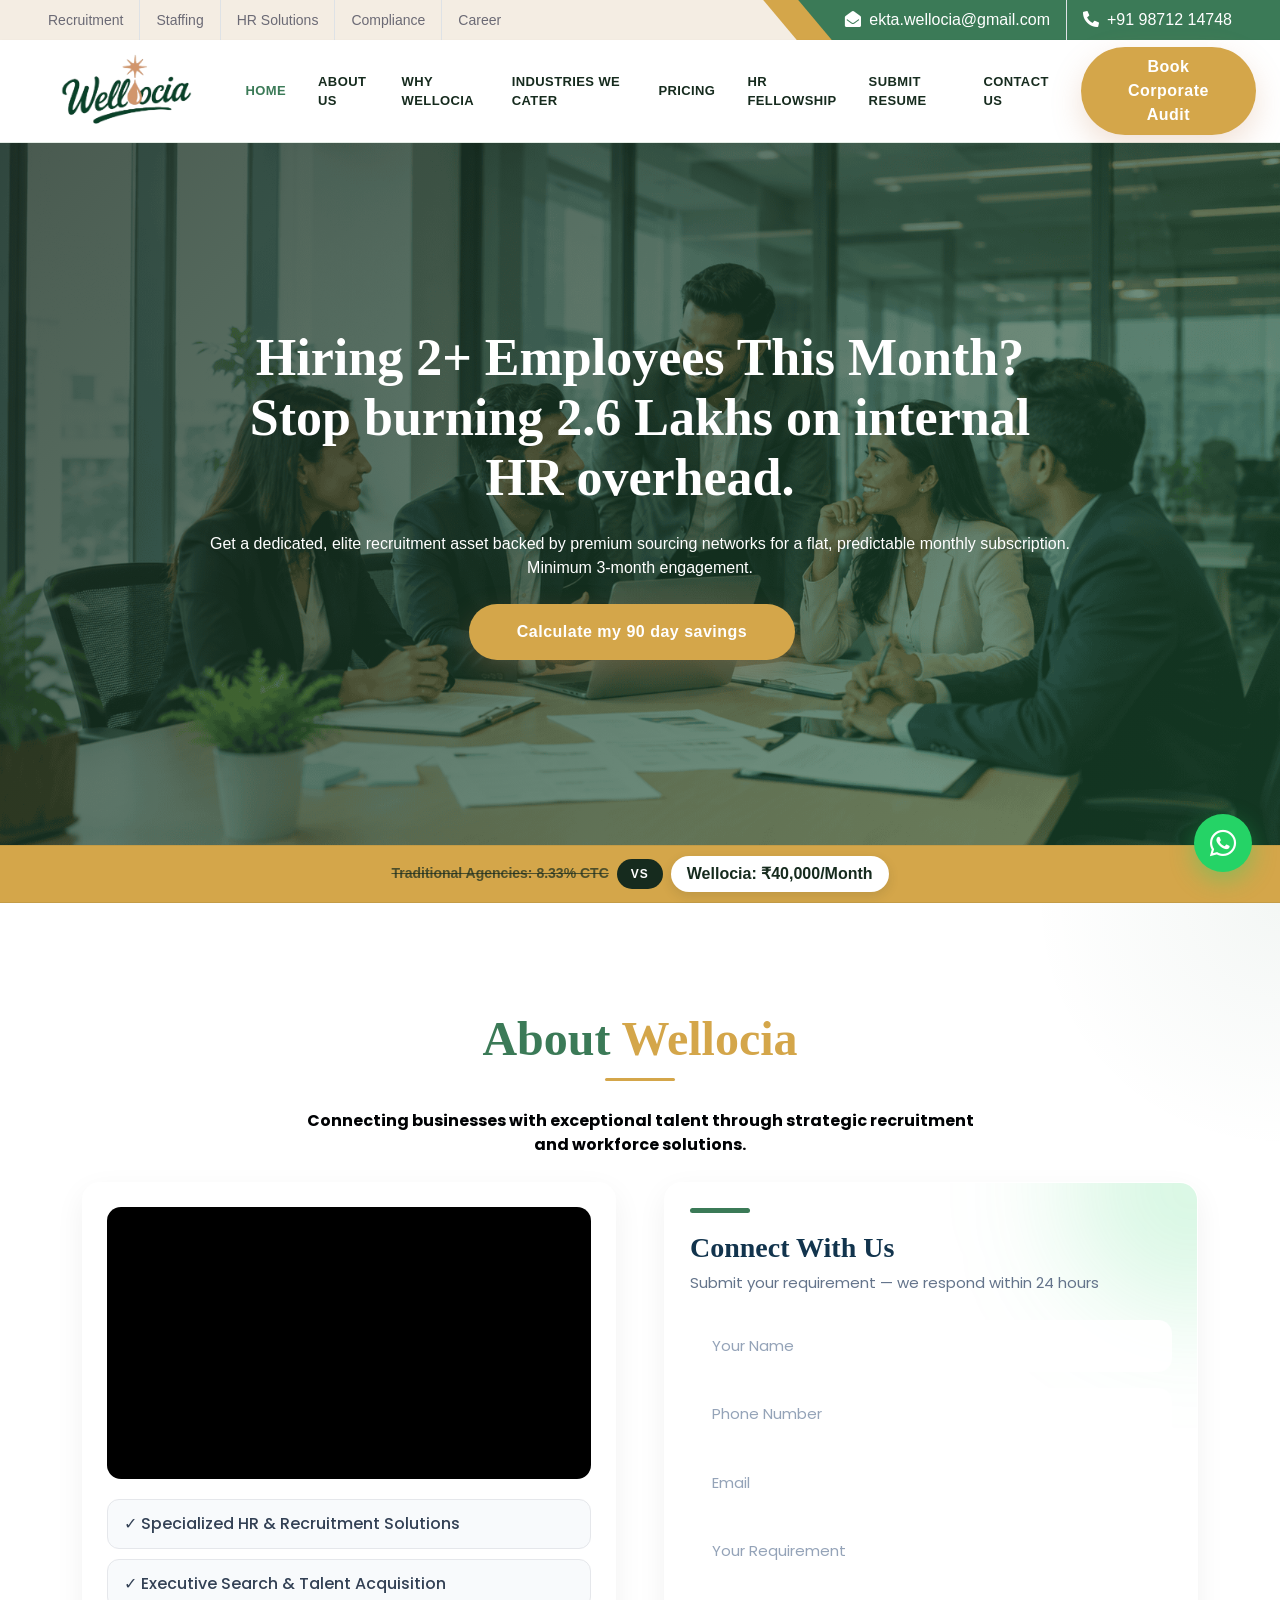
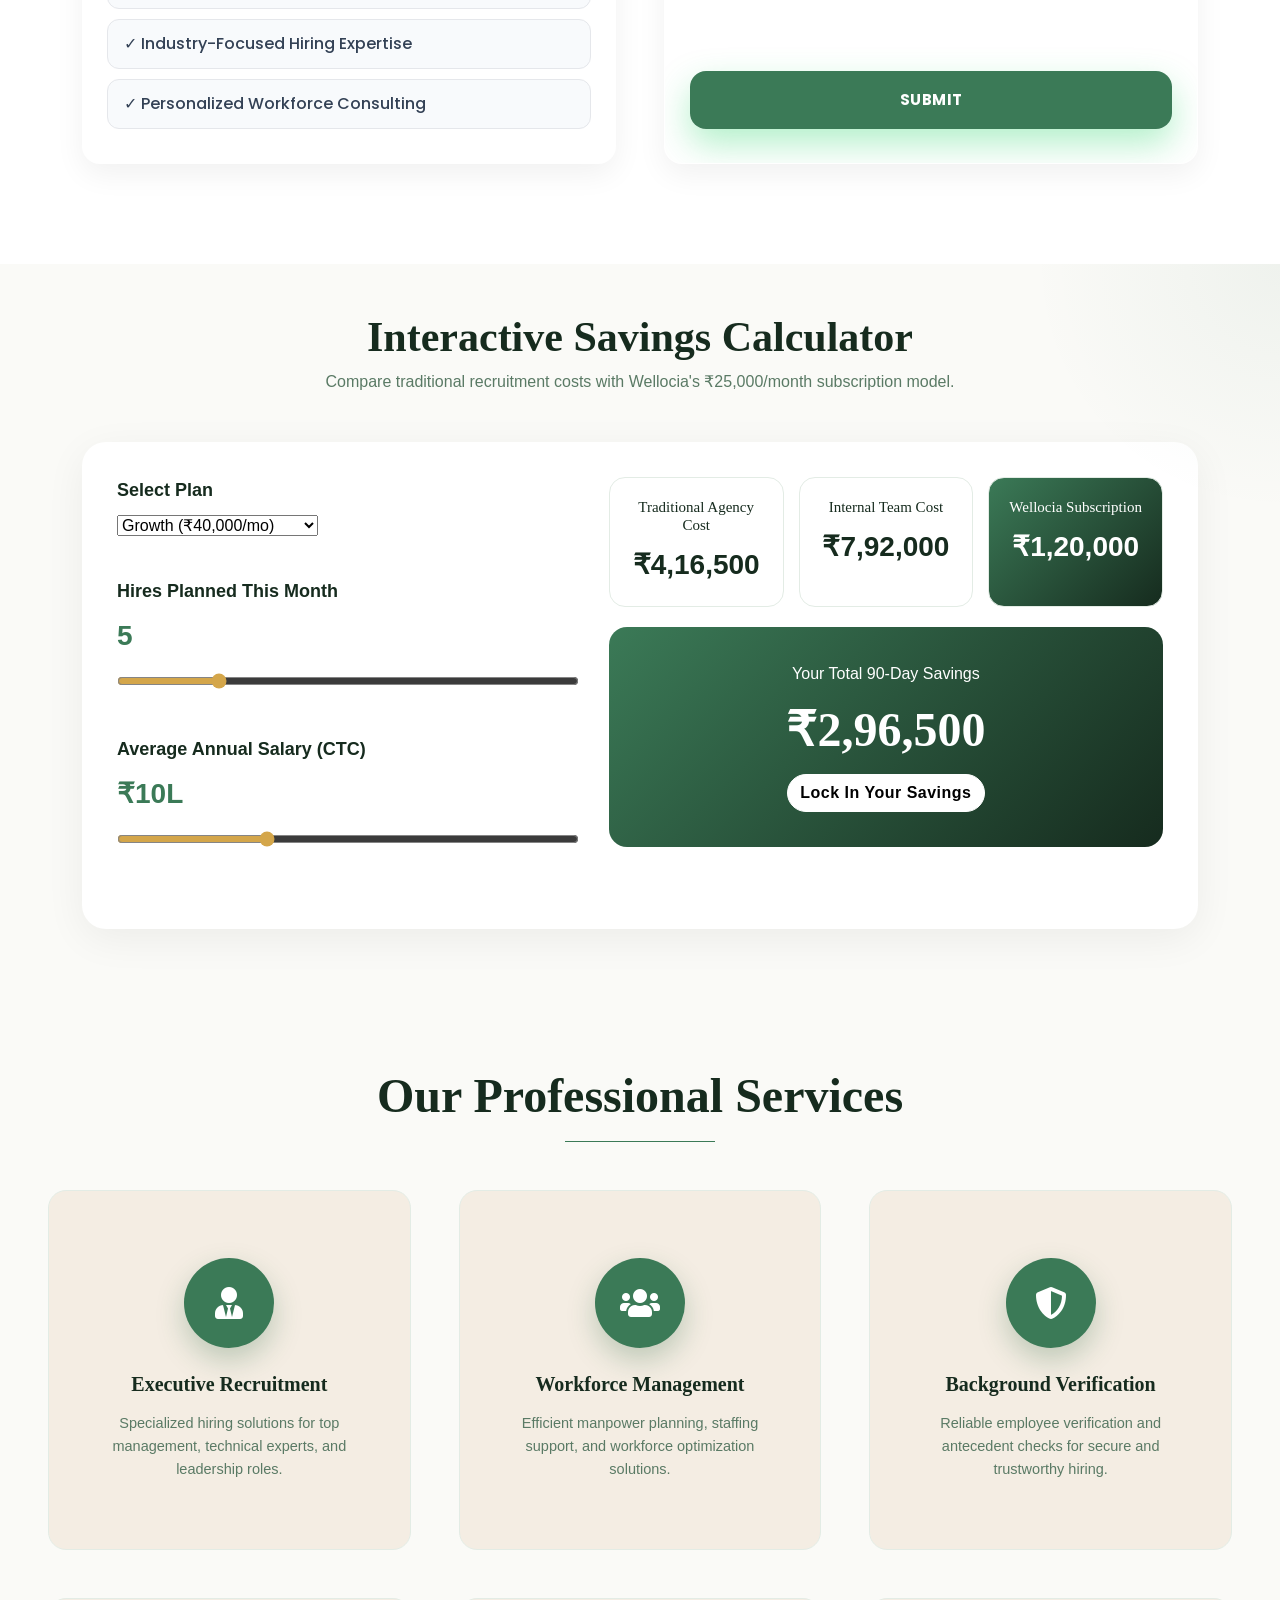
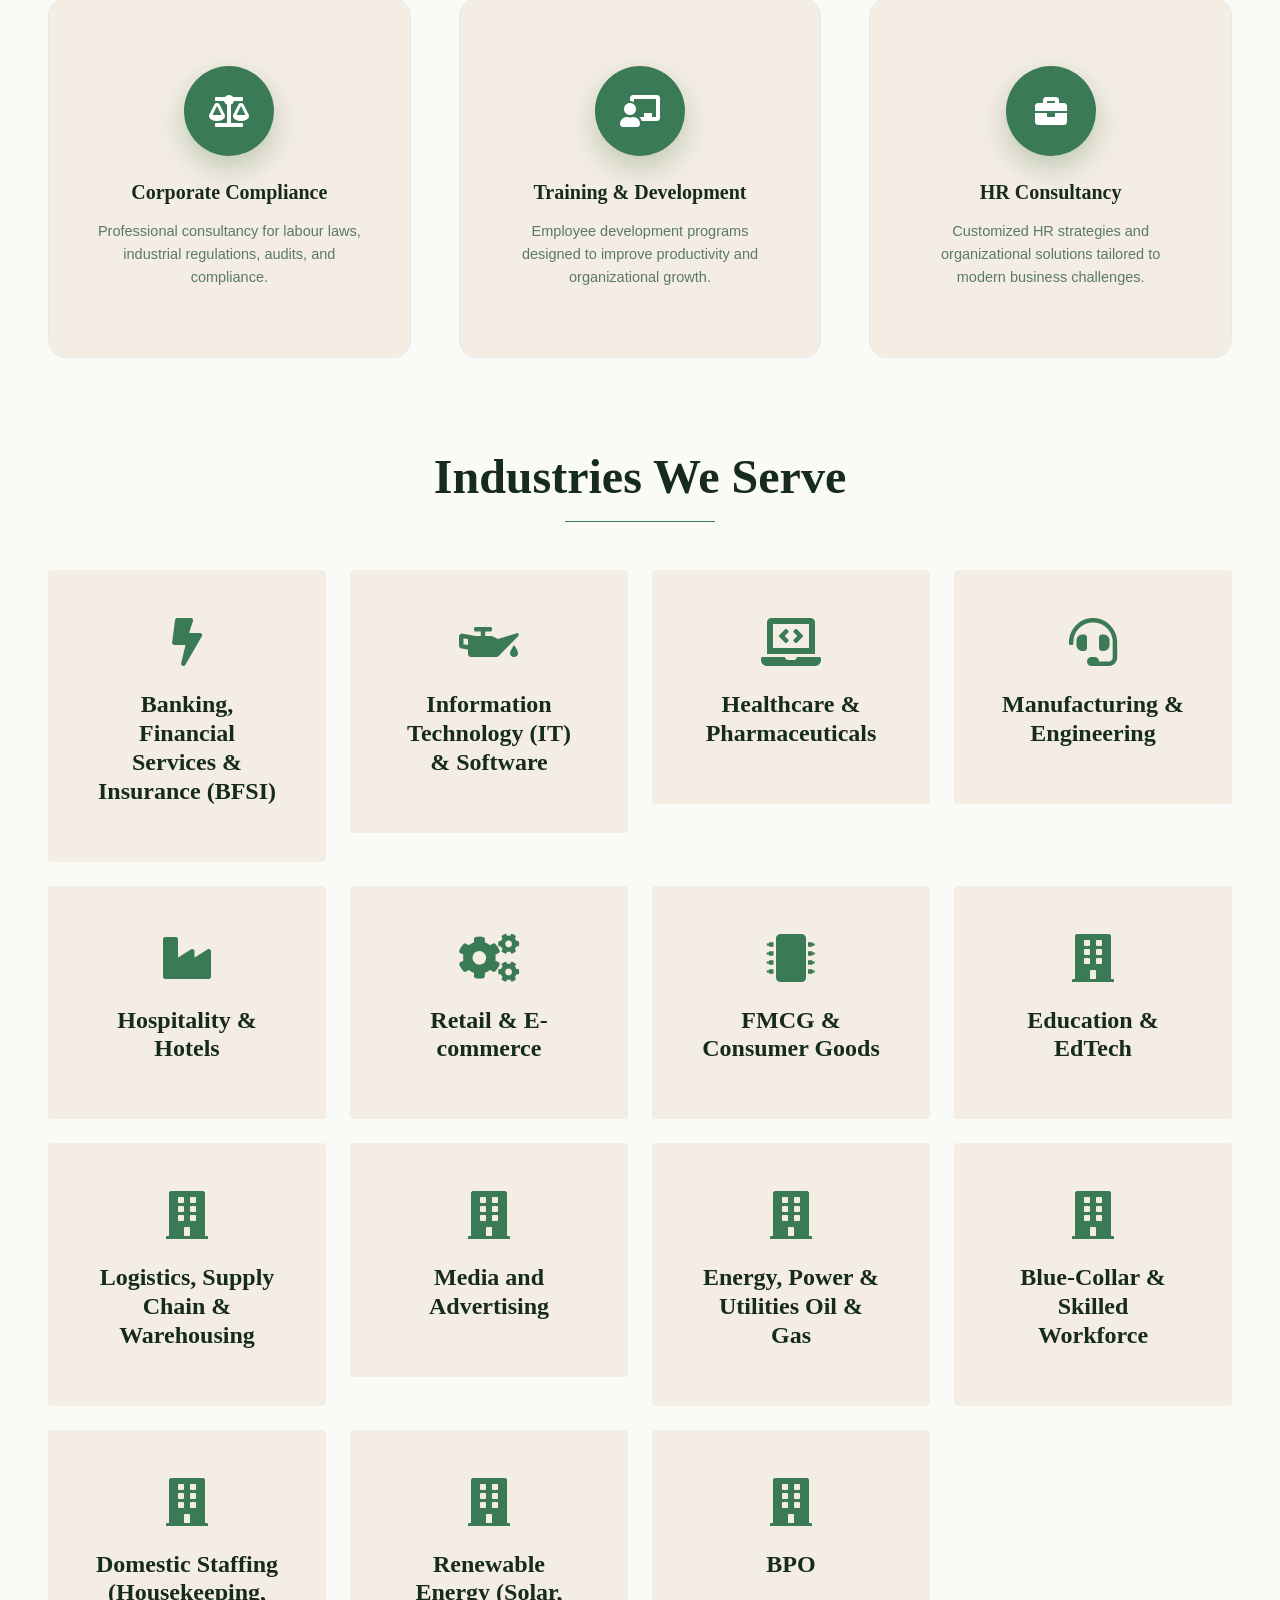
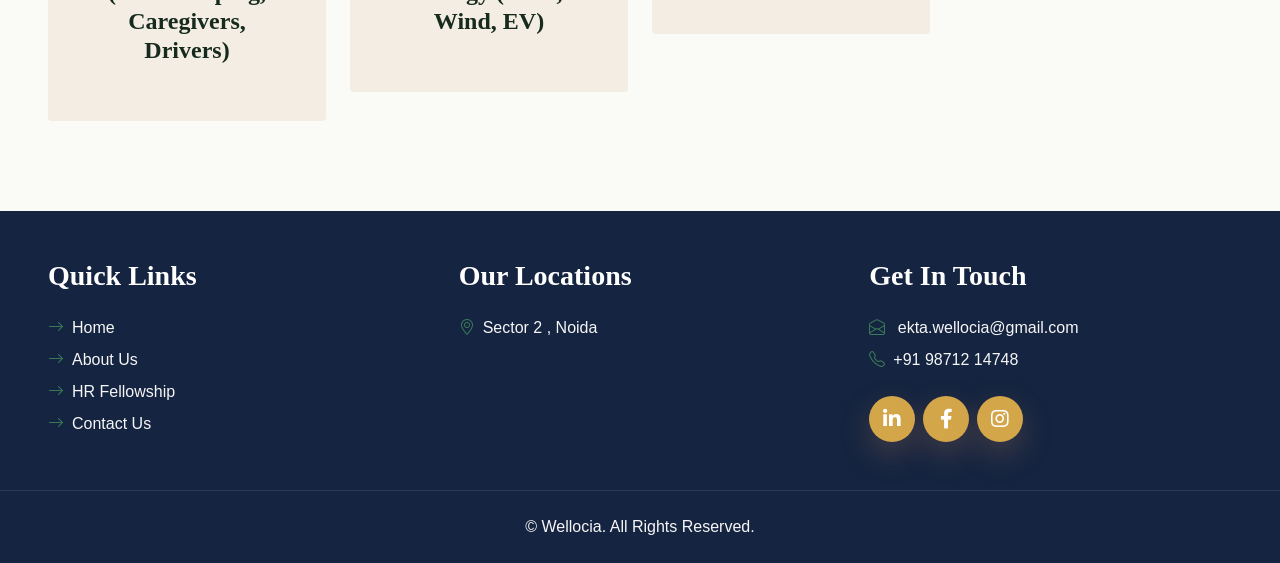
==== commit e42640e0: "Update index.html" ====
--- a/index.html
+++ b/index.html
@@ -132,7 +132,7 @@
     <div class="comparison-ticker d-flex align-items-center justify-content-center gap-2 flex-wrap">
         <span class="old-price ticker-text">Traditional Agencies: 8.33% CTC</span>
         <span class="vs-badge ticker-vs">VS</span>
-        <span class="new-price ticker-text">Wellocia: ₹25,000/Month</span>
+        <span class="new-price ticker-text">Wellocia: ₹40,000/Month</span>
     </div>
 </div>
     <!-- ══════════════════════════════════════════════════════
@@ -220,7 +220,14 @@
         <div class="calculator-card">
 
             <div class="calculator-left">
-
+<div class="slider-group">
+    <label>Select Plan</label>
+    <select id="planSelect">
+        <option value="growth">Growth (₹40,000/mo)</option>
+        <option value="enterprise">Enterprise (₹90,000/mo)</option>
+        <option value="business">Business (₹1,80,000/mo)</option>
+    </select>
+</div>
                 <div class="slider-group">
                     <label>Hires Planned This Month</label>
 
@@ -267,7 +274,7 @@
 
                     <div class="cost-box featured">
                         <h6>Wellocia Subscription</h6>
-                        <span>₹75,000</span>
+                        <span id="wellociaCost">₹0</span>
                     </div>
 
                 </div>
@@ -531,49 +538,60 @@
     <script src="https://unpkg.com/aos@2.3.4/dist/aos.js"></script>
     <script src="https://unpkg.com/aos@2.3.4/dist/aos.js"></script>
 
-    <script>
+  <script>
 const hireSlider = document.getElementById("hireSlider");
 const salarySlider = document.getElementById("salarySlider");
+const planSelect = document.getElementById("planSelect");
 
 const hireCount = document.getElementById("hireCount");
 const salaryValue = document.getElementById("salaryValue");
 
 const agencyCost = document.getElementById("agencyCost");
 const savingAmount = document.getElementById("savingAmount");
+const wellociaCost = document.getElementById("wellociaCost");
 
 function formatINR(num) {
     return "₹" + Math.round(num).toLocaleString("en-IN");
 }
 
+const plans = {
+    growth: 40000,
+    enterprise: 90000,
+    business: 180000
+};
+
 function calculate() {
 
     const hires = parseInt(hireSlider.value);
     const salaryLPA = parseInt(salarySlider.value);
+    const plan = planSelect ? planSelect.value : "growth";
 
     hireCount.innerText = hires;
     salaryValue.innerText = salaryLPA;
 
     const annualSalary = salaryLPA * 100000;
 
-    // Traditional agency fee = 8.33% of CTC
     const agency = hires * annualSalary * 0.0833;
 
-    // Wellocia = ₹25k/month x 3 months
-    const wellocia = 75000;
+    const monthlyCost = plans[plan] || 40000;
+    const wellocia = monthlyCost * 3;
 
     const savings = agency - wellocia;
 
     agencyCost.innerText = formatINR(agency);
-    savingAmount.innerText = formatINR(savings > 0 ? savings : 0);
+    savingAmount.innerText = formatINR(Math.max(savings, 0));
+    wellociaCost.innerText = formatINR(wellocia);
 }
 
 hireSlider.addEventListener("input", calculate);
 salarySlider.addEventListener("input", calculate);
 
+if (planSelect) {
+    planSelect.addEventListener("change", calculate);
+}
+
 calculate();
 </script>
-
-
     <script src="js/main.js"></script>
 
 </body>
--- a/css/style.css
+++ b/css/style.css
@@ -4447,3 +4447,537 @@
     text-decoration:none;
     cursor:pointer;
 }
+/* All selectors are strictly nested under .wl-premium-billing-scope to prevent global leaks */
+/* ==========================================================================
+   GLOBAL SCOPE LAYER (No leakages to your existing elements)
+   ========================================================================== */
+.wl-premium-billing-scope {
+  box-sizing: border-box;
+  width: 100%;
+  background-color: var(--light);
+  color: var(--text);
+  padding: 60px 40px;
+  display: flex;
+  justify-content: center;
+  align-items: center;
+  font-family: -apple-system, BlinkMacSystemFont, "SF Pro Display", "Segoe UI", Roboto, sans-serif;
+  overflow-x: hidden;
+}
+
+/* Enforce local box models */
+.wl-premium-billing-scope * {
+  box-sizing: border-box;
+  transition: all 0.25s cubic-bezier(0.16, 1, 0.3, 1);
+}
+
+.wl-premium-billing-scope .wl-container {
+  width: 100%;
+  max-width: 1400px;
+}
+
+/* Header Section */
+.wl-premium-billing-scope .wl-header {
+  text-align: center;
+  margin-bottom: 50px;
+  max-width: 800px;
+  margin-left: auto;
+  margin-right: auto;
+}
+
+.wl-premium-billing-scope .wl-badge-pill {
+  display: inline-block;
+  background-color: var(--secondary);
+  color: var(--primary);
+  font-size: 0.8rem;
+  font-weight: 700;
+  text-transform: uppercase;
+  letter-spacing: 0.08em;
+  padding: 6px 16px;
+  border-radius: 100px;
+  margin-bottom: 16px;
+}
+
+.wl-premium-billing-scope .wl-title {
+  font-size: 2.25rem;
+  font-weight: 800;
+  color: var(--dark);
+  line-height: 1.2;
+  margin: 0 0 12px 0;
+  letter-spacing: -0.02em;
+}
+
+.wl-premium-billing-scope .wl-subtitle {
+  font-size: 1.05rem;
+  color: var(--muted);
+  line-height: 1.5;
+  margin: 0;
+}
+
+/* ==========================================================================
+   SUBSCRIPTION CARDS GRID (Horizontal Alignment Layout)
+   ========================================================================== */
+.wl-premium-billing-scope .wl-grid {
+  display: grid;
+  grid-template-columns: repeat(4, 1fr);
+  gap: 24px;
+  margin-bottom: 50px;
+  /* Forces all items in the row to stretch to match the tallest sibling card */
+  align-items: stretch; 
+}
+
+/* Premium Card Construction */
+.wl-premium-billing-scope .wl-card {
+  background: #ffffff;
+  border: 1px solid var(--border);
+  border-radius: 16px;
+  display: flex;
+  flex-direction: column; /* Vertical alignment engine within individual cards */
+  position: relative;
+  overflow: hidden;
+  box-shadow: 0 4px 12px -2px rgba(22, 43, 30, 0.03);
+}
+
+.wl-premium-billing-scope .wl-card:hover {
+  transform: translateY(-4px);
+  box-shadow: 0 20px 35px -10px rgba(22, 43, 30, 0.08);
+  border-color: var(--accent);
+}
+
+.wl-premium-billing-scope .wl-card-header {
+  padding: 24px 20px 16px 20px;
+  text-align: center;
+  border-bottom: 1px solid var(--soft);
+}
+
+.wl-premium-billing-scope .wl-plan-tag {
+  font-size: 0.72rem;
+  font-weight: 700;
+  text-transform: uppercase;
+  letter-spacing: 0.05em;
+  color: var(--muted);
+  display: block;
+  margin-bottom: 6px;
+}
+
+.wl-premium-billing-scope .wl-plan-title {
+  font-size: 1.25rem;
+  font-weight: 800;
+  color: var(--dark);
+  margin: 0;
+}
+
+.wl-premium-billing-scope .wl-plan-volume {
+  font-size: 0.82rem;
+  color: var(--muted);
+  margin: 2px 0 0 0;
+}
+
+/* Flex grow pushes features apart and locks structural alignment */
+.wl-premium-billing-scope .wl-card-body {
+  padding: 24px 20px;
+  flex-grow: 1; 
+  display: flex;
+  flex-direction: column;
+}
+
+/* Pricing Blocks */
+.wl-premium-billing-scope .wl-price-block {
+  text-align: center;
+  margin-bottom: 24px;
+  color: var(--dark);
+}
+
+.wl-premium-billing-scope .wl-currency {
+  font-size: 1.2rem;
+  font-weight: 600;
+  vertical-align: super;
+}
+
+.wl-premium-billing-scope .wl-amount {
+  font-size: 2rem;
+  font-weight: 800;
+  letter-spacing: -0.02em;
+}
+
+.wl-premium-billing-scope .wl-period {
+  font-size: 0.85rem;
+  color: var(--muted);
+}
+
+.wl-premium-billing-scope .wl-custom-quote {
+  font-size: 1.65rem;
+  font-weight: 800;
+  color: var(--primary);
+  display: block;
+  padding: 4px 0;
+}
+
+/* Card Feature Contents */
+.wl-premium-billing-scope .wl-features {
+  flex-grow: 1; /* Pushes content down ensuring the buttons stay aligned precisely */
+  display: flex;
+  flex-direction: column;
+}
+
+.wl-premium-billing-scope .wl-feat-primary {
+  font-size: 0.9rem;
+  font-weight: 600;
+  line-height: 1.45;
+  color: var(--text);
+  margin: 0 0 10px 0;
+}
+
+.wl-premium-billing-scope .wl-feat-secondary {
+  font-size: 0.82rem;
+  line-height: 1.45;
+  color: var(--muted);
+  margin: 0;
+}
+
+.wl-premium-billing-scope .wl-disclaimer-box {
+  font-size: 0.75rem;
+  color: var(--muted);
+  background-color: var(--soft);
+  border-radius: 8px;
+  padding: 8px 10px;
+  margin-top: auto; /* Attaches disclaimer neatly above footer context */
+  line-height: 1.4;
+  border: 1px solid var(--border);
+}
+
+.wl-premium-billing-scope .wl-highlight-badge {
+  font-size: 0.82rem;
+  background: #ffffff;
+  padding: 10px;
+  border-radius: 8px;
+  border-left: 3px solid var(--primary);
+  margin-top: auto; /* Fastens element layout cleanly */
+  line-height: 1.4;
+}
+
+/* Action Footers */
+.wl-premium-billing-scope .wl-card-footer {
+  padding: 20px;
+  background-color: #ffffff;
+  border-top: 1px solid var(--soft);
+}
+
+/* Custom Element Overrides */
+.wl-premium-billing-scope .wl-card-featured {
+  border-color: var(--accent);
+  border-width: 2px;
+  box-shadow: 0 10px 25px -5px rgba(201, 134, 90, 0.15);
+}
+
+.wl-premium-billing-scope .wl-card-featured .wl-plan-tag {
+  color: var(--accent);
+}
+
+.wl-premium-billing-scope .wl-ribbon {
+  position: absolute;
+  top: 12px;
+  right: -33px;
+  background: var(--accent);
+  color: white;
+  font-size: 0.68rem;
+  font-weight: 700;
+  padding: 4px 33px;
+  transform: rotate(45deg);
+  text-transform: uppercase;
+  letter-spacing: 0.05em;
+}
+
+.wl-premium-billing-scope .wl-card-custom {
+  background-color: var(--soft);
+  border-color: var(--secondary);
+}
+.wl-premium-billing-scope .wl-card-custom .wl-card-header {
+  background-color: var(--secondary);
+  border-bottom: 1px solid var(--border);
+}
+.wl-premium-billing-scope .wl-card-custom .wl-card-footer {
+  background-color: transparent;
+}
+.wl-premium-billing-scope .tag-custom {
+  color: var(--primary);
+}
+
+/* Call to Action Premium Buttons */
+.wl-premium-billing-scope .wl-btn {
+  display: block;
+  width: 100%;
+  padding: 12px 16px;
+  border-radius: 8px;
+  font-size: 0.88rem;
+  font-weight: 700;
+  text-decoration: none;
+  text-align: center;
+}
+
+.wl-premium-billing-scope .wl-btn-outline {
+  border: 1.5px solid var(--accent);
+  color: var(--accent);
+  background: transparent;
+}
+
+.wl-premium-billing-scope .wl-btn-outline:hover {
+  background: var(--accent);
+  color: #ffffff;
+}
+
+.wl-premium-billing-scope .wl-btn-solid {
+  background: var(--primary);
+  color: #ffffff;
+  border: 1px solid var(--primary);
+}
+
+.wl-premium-billing-scope .wl-btn-solid:hover {
+  background: var(--primary-hover);
+  border-color: var(--primary-hover);
+}
+
+/* ==========================================================================
+   COMPACT FULL-SCREEN DARK SAFETY PANEL (Reworked Size Balance)
+   ========================================================================== */
+.wl-premium-billing-scope .wl-safety-panel {
+  display: grid;
+  grid-template-columns: 1.1fr 0.9fr;
+  gap: 30px;
+  background: linear-gradient(135deg, var(--dark) 0%, #0d1a12 100%);
+  
+  /* Precision edge-to-edge full width breakout formula */
+  width: 100vw;
+  position: relative;
+  left: 50%;
+  right: 50%;
+  margin-left: -50vw;
+  margin-right: -50vw;
+  
+  padding: 40px calc((100vw - 1400px) / 2 + 40px);
+  margin-top: 50px;
+  box-shadow: 0 15px 40px -15px rgba(0, 0, 0, 0.3);
+}
+
+.wl-premium-billing-scope .wl-panel-col {
+  display: flex;
+  flex-direction: column;
+}
+
+.wl-premium-billing-scope .wl-panel-header {
+  display: flex;
+  align-items: center;
+  gap: 12px;
+  margin-bottom: 18px;
+}
+
+.wl-premium-billing-scope .wl-panel-icon {
+  font-size: 1.25rem;
+  background: var(--primary);
+  width: 38px;
+  height: 38px;
+  display: flex;
+  align-items: center;
+  justify-content: center;
+  border-radius: 10px;
+  border: 1px solid rgba(255, 255, 255, 0.1);
+}
+
+.wl-premium-billing-scope .wl-panel-header h3 {
+  font-size: 1.25rem;
+  font-weight: 700;
+  color: #ffffff;
+  margin: 0;
+}
+
+.wl-premium-billing-scope .wl-panel-caption {
+  font-size: 0.82rem;
+  color: var(--muted);
+  line-height: 1.4;
+  margin: -10px 0 18px 0;
+  font-style: italic;
+}
+
+.wl-premium-billing-scope .wl-panel-list {
+  list-style: none;
+  padding: 0;
+  margin: 0;
+  display: flex;
+  flex-direction: column;
+  gap: 10px;
+}
+
+.wl-premium-billing-scope .wl-panel-list li {
+  background: rgba(255, 255, 255, 0.02);
+  border: 1px solid rgba(214, 228, 218, 0.1);
+  border-radius: 10px;
+  padding: 12px 18px;
+  display: flex;
+  justify-content: space-between;
+  align-items: center;
+  font-size: 0.9rem;
+  color: #e2e8f0;
+}
+
+.wl-premium-billing-scope .wl-panel-list li:hover {
+  background: rgba(255, 255, 255, 0.04);
+  border-color: var(--accent);
+  transform: translateX(4px);
+}
+
+.wl-premium-billing-scope .wl-panel-list li strong {
+  font-size: 0.95rem;
+  font-weight: 600;
+  color: #ffffff;
+}
+
+.wl-premium-billing-scope .wl-panel-list li span {
+  font-size: 0.85rem;
+  font-weight: 700;
+  background-color: var(--primary);
+  color: #ffffff !important;
+  padding: 4px 12px;
+  border-radius: 6px;
+  white-space: nowrap;
+  margin-left: 15px;
+}
+
+.wl-premium-billing-scope .wl-panel-col.border-left {
+  border-left: 1px solid rgba(214, 228, 218, 0.1);
+  padding-left: 35px;
+}
+
+.wl-premium-billing-scope .caps-list li span {
+  background-color: var(--accent);
+  color: #ffffff !important;
+}
+
+/* ==========================================================================
+   ELITE MOBILE & LAPTOP RESPONSIVE MEDIA QUERIES
+   ========================================================================== */
+@media (max-width: 1440px) {
+  .wl-premium-billing-scope .wl-safety-panel {
+    padding: 40px 30px;
+  }
+}
+
+@media (max-width: 1200px) {
+  /* Wraps into 2 neat rows of 2 cards on medium-scale notebooks */
+  .wl-premium-billing-scope .wl-grid {
+    grid-template-columns: repeat(2, 1fr);
+    gap: 20px;
+  }
+}
+
+@media (max-width: 1100px) {
+  .wl-premium-billing-scope .wl-safety-panel {
+    grid-template-columns: 1fr;
+    gap: 35px;
+  }
+  
+  .wl-premium-billing-scope .wl-panel-col.border-left {
+    border-left: none;
+    padding-left: 0;
+    border-top: 1px solid rgba(214, 228, 218, 0.1);
+    padding-top: 30px;
+  }
+}
+
+@media (max-width: 768px) {
+  .wl-premium-billing-scope {
+    padding: 40px 20px;
+  }
+  
+  .wl-premium-billing-scope .wl-title {
+    font-size: 1.75rem;
+  }
+}
+
+@media (max-width: 650px) {
+  /* Dynamic vertical layouts optimized cleanly for narrow mobile viewports */
+  .wl-premium-billing-scope .wl-grid {
+    grid-template-columns: 1fr;
+    gap: 24px;
+  }
+  
+  .wl-premium-billing-scope .wl-panel-list li {
+    flex-direction: column;
+    align-items: flex-start;
+    gap: 8px;
+  }
+  
+  .wl-premium-billing-scope .wl-panel-list li span {
+    margin-left: 0;
+    align-self: flex-start;
+    width: 100%;
+    text-align: center;
+  }
+  
+  /* Reposition ribbons for small scales */
+  .wl-premium-billing-scope .wl-ribbon {
+    top: 8px;
+    right: -36px;
+    font-size: 0.6rem;
+  }
+}
+/* ==========================================================================
+   UPDATED GRID FOR SWIPEABLE HORIZONTAL MOBILE CARDS
+   ========================================================================== */
+
+@media (max-width: 650px) {
+  /* Transforms the grid into an elegant, infinite horizontal swipe-track */
+  .wl-premium-billing-scope .wl-grid {
+    grid-template-columns: repeat(4, 280px); /* Locks horizontal alignment */
+    gap: 16px;
+    overflow-x: auto; /* Enables touch scrolling */
+    scroll-snap-type: x mandatory; /* Snaps cards cleanly into place */
+    padding-bottom: 15px; /* Leaves room for modern scroll tracks */
+    margin-right: -20px; /* Bleeds container over edge for beautiful UI */
+    padding-right: 20px;
+    -webkit-overflow-scrolling: touch; /* Butter-smooth iOS inertia scrolling */
+  }
+
+  /* Ensures each individual card snaps perfectly onto screen center on swipe */
+  .wl-premium-billing-scope .wl-card {
+    scroll-snap-align: center;
+    width: 280px;
+  }
+
+  /* Optional: Modern custom subtle scrollbar track styling */
+  .wl-premium-billing-scope .wl-grid::-webkit-scrollbar {
+    height: 4px;
+  }
+  .wl-premium-billing-scope .wl-grid::-webkit-scrollbar-track {
+    background: rgba(0, 0, 0, 0.05);
+    border-radius: 10px;
+  }
+  .wl-premium-billing-scope .wl-grid::-webkit-scrollbar-thumb {
+    background: var(--accent, #c9865a);
+    border-radius: 10px;
+  }
+}
+
+.resume-section {
+  width: 100%;
+  min-height: 100vh;
+  background: #0f1f16; /* optional your theme */
+  color: white;
+  text-align: center;
+  padding: 40px 0 0;
+}
+
+.resume-section h2,
+.resume-section p {
+  margin: 0 0 10px;
+}
+
+.form-wrapper {
+  width: 100%;
+  height: calc(100vh - 120px); /* keeps it full page feel */
+}
+
+.form-wrapper iframe {
+  width: 100%;
+  height: 100%;
+  border: none;
+  display: block;
+}
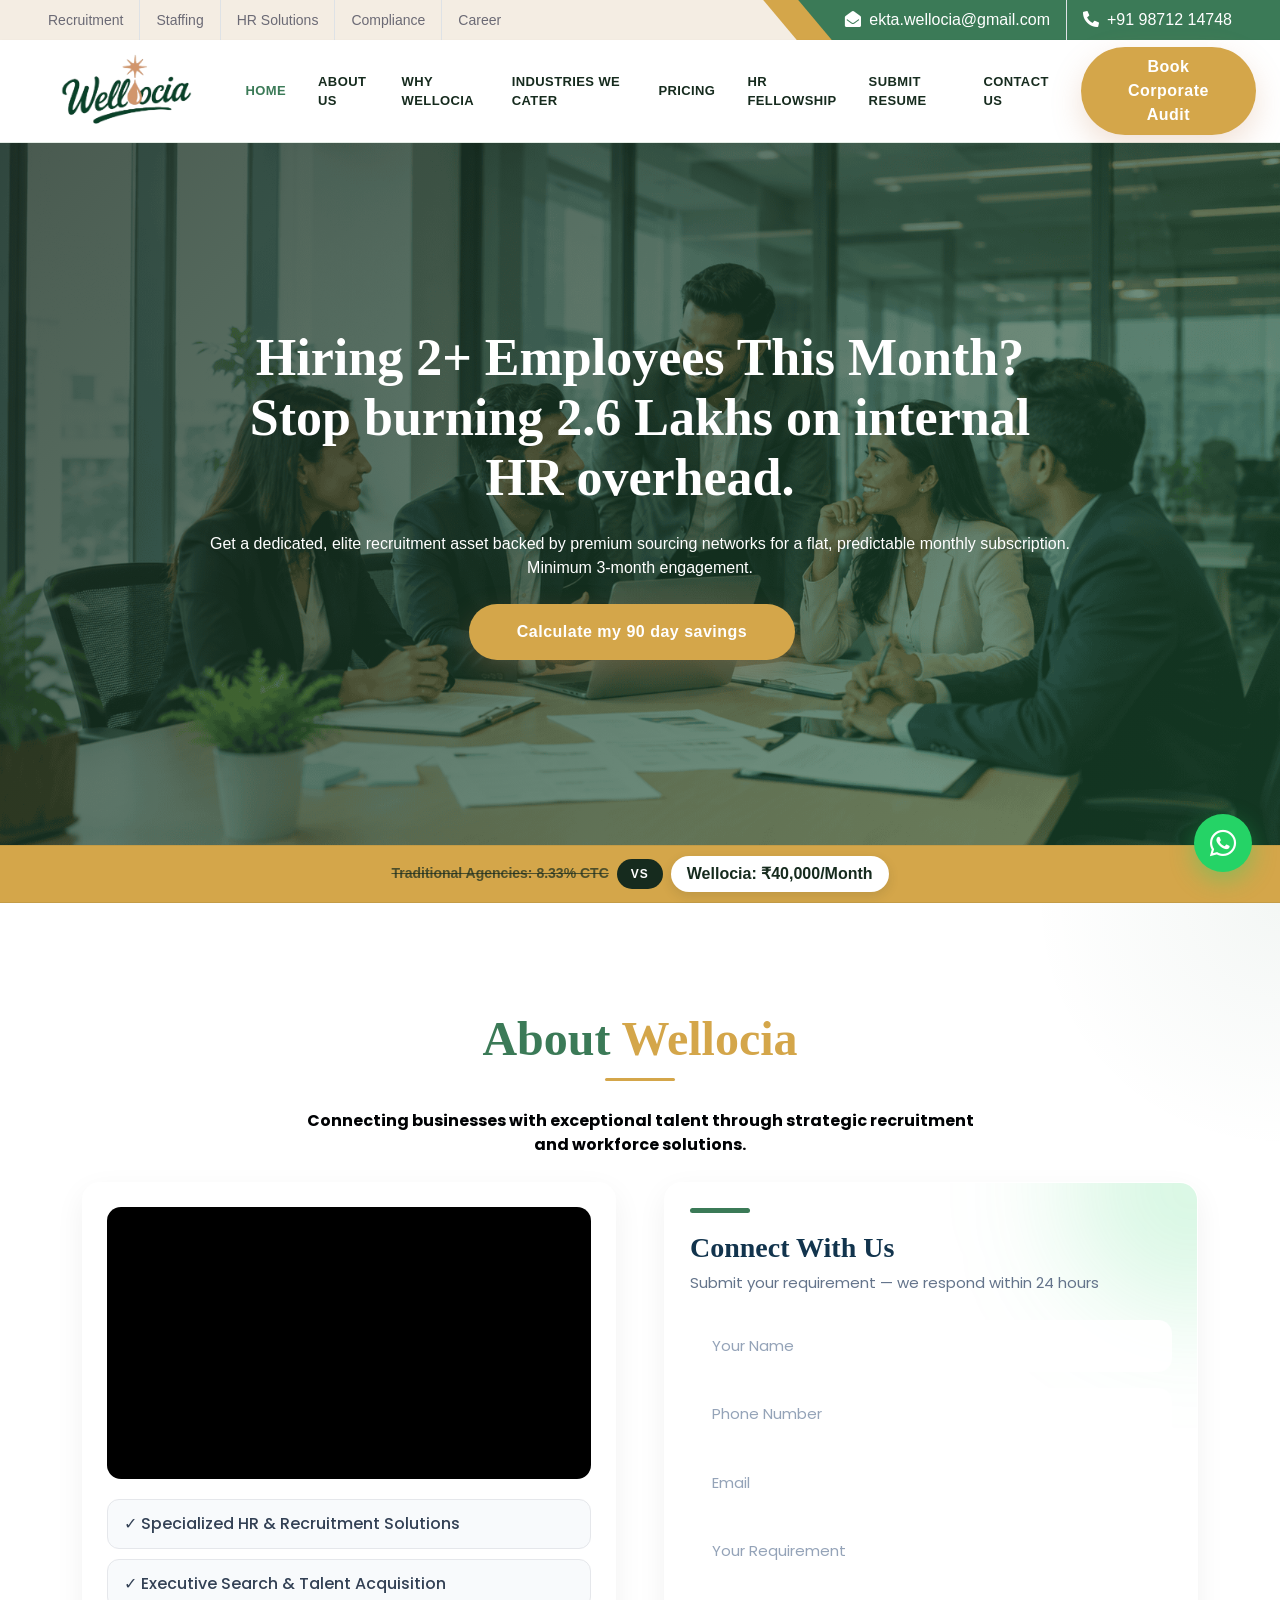
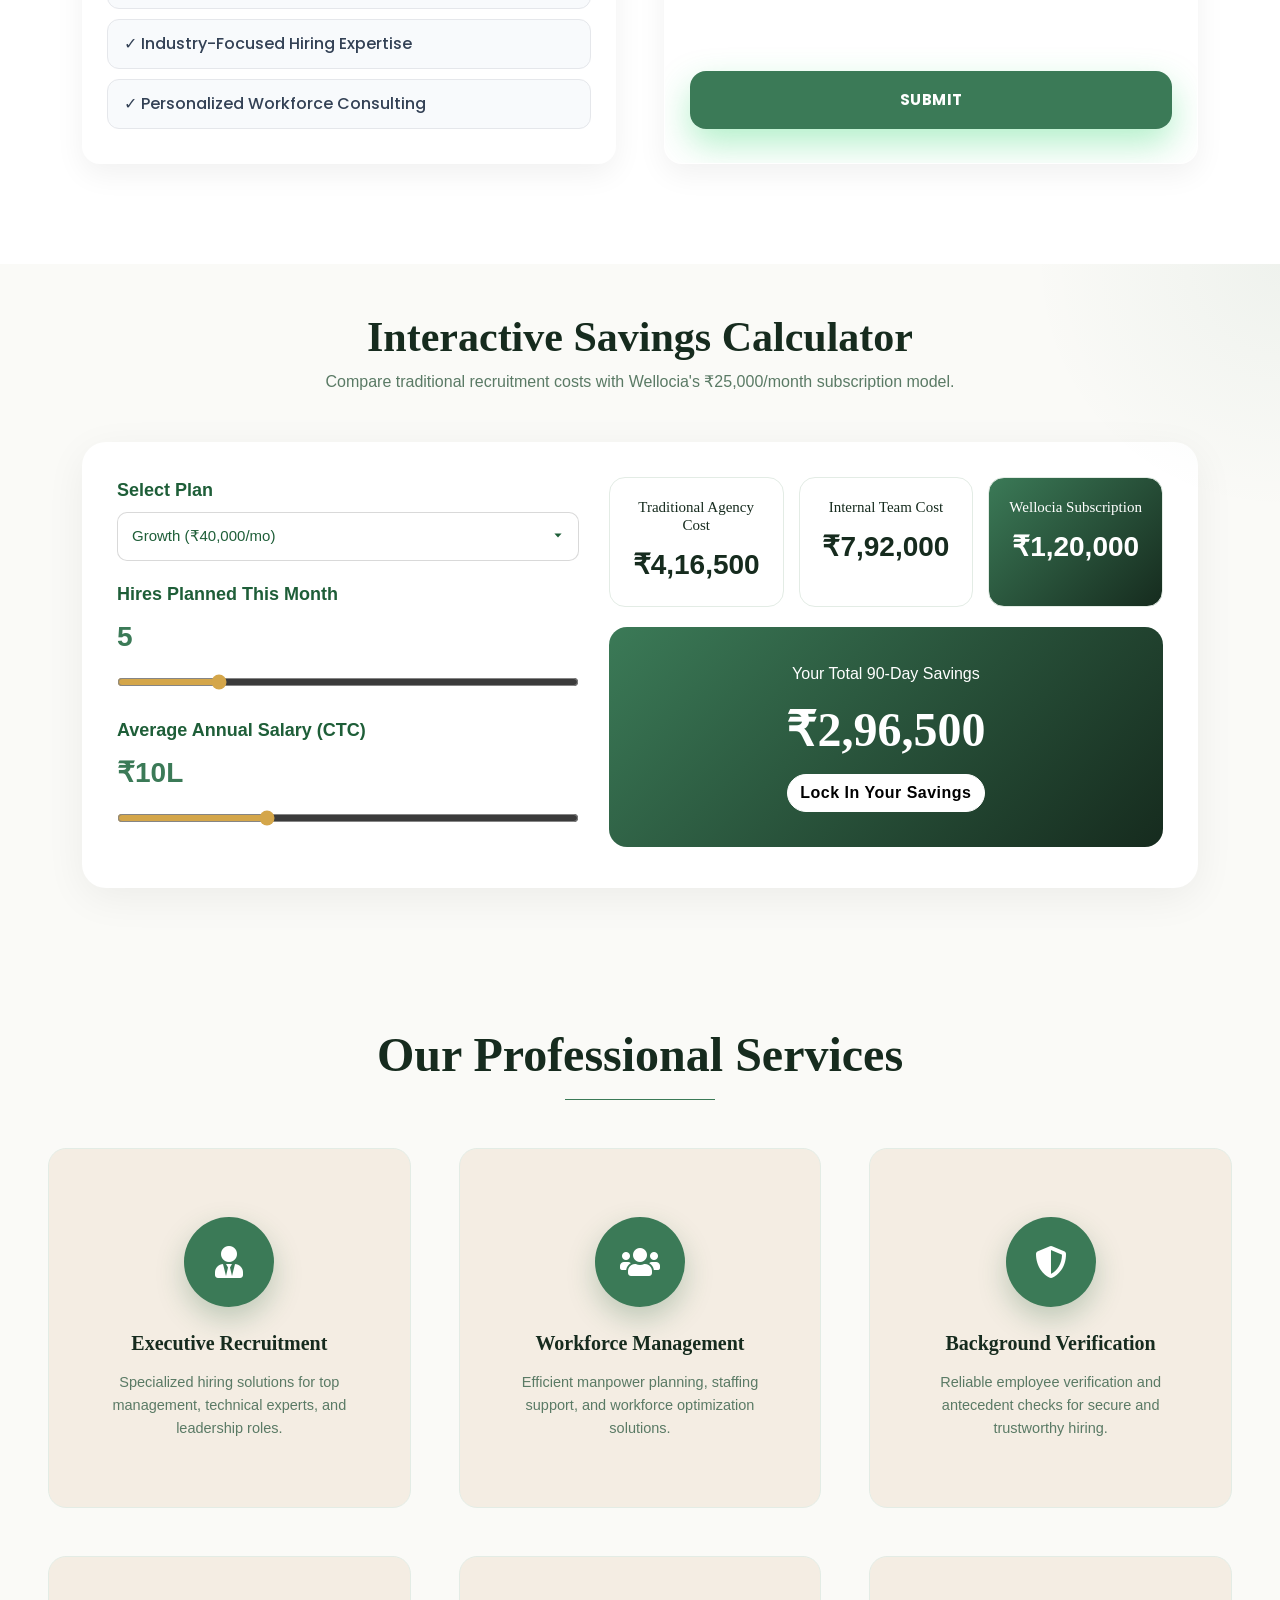
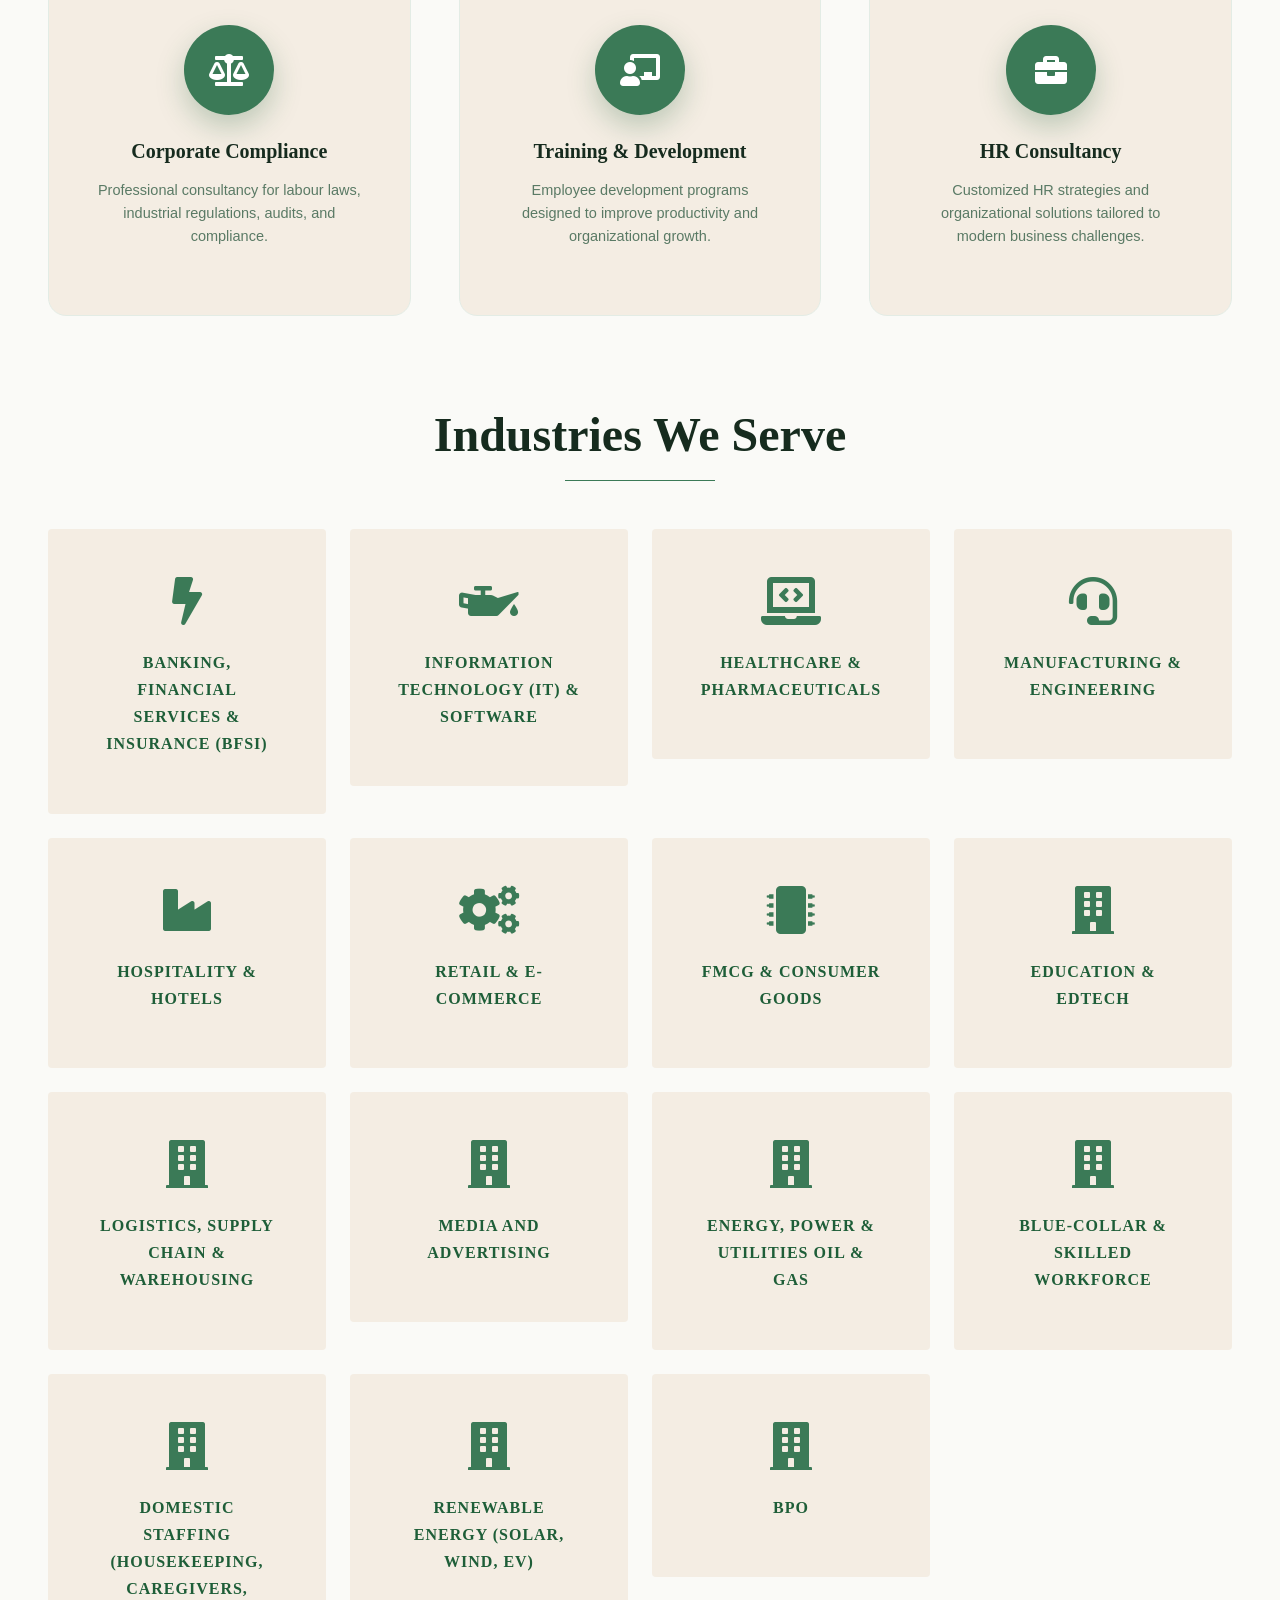
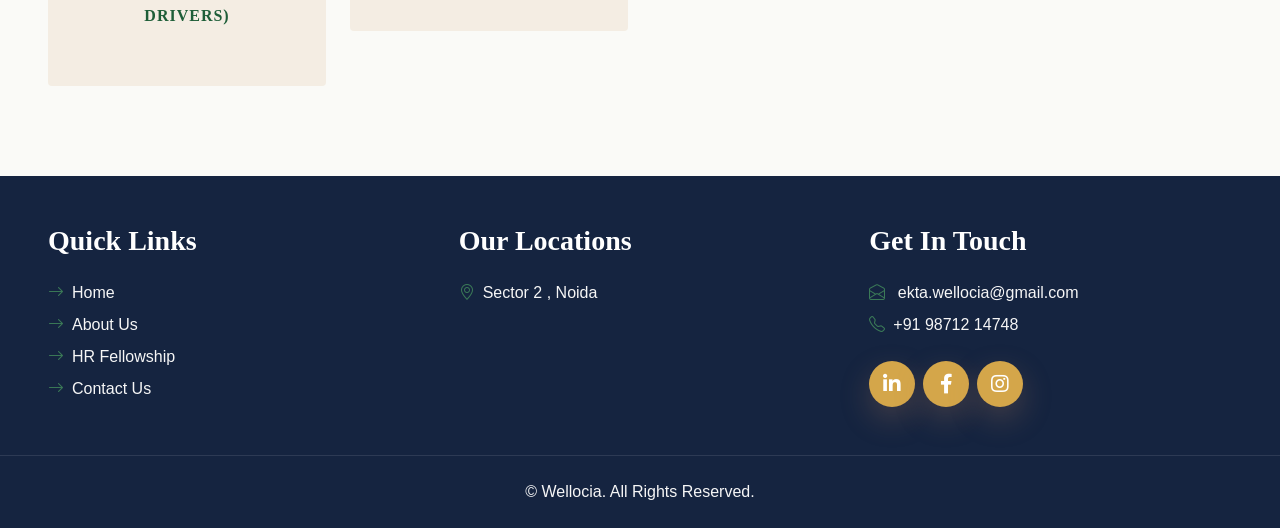
==== commit 24f7d8ad: "Update index.html" ====
--- a/index.html
+++ b/index.html
@@ -84,7 +84,12 @@
 
         <a href="hrfellowship.html" class="nav-item nav-link">HR Fellowship</a>
 
-        <a href="submit-resume.html" class="nav-item nav-link">Submit Resume</a>
+       <a href="YOUR_GOOGLE_FORM_LINK"
+   class="nav-item nav-link"
+   target="_blank"
+   rel="noopener">
+   Submit Resume
+</a>
 
         <a href="contact.html" class="nav-item nav-link">Contact Us</a>
 
--- a/css/style.css
+++ b/css/style.css
@@ -4981,3 +4981,108 @@
   border: none;
   display: block;
 }
+/* 🔥 Styled dropdown */
+#planSelect {
+    width: 100%;
+    padding: 12px 14px;
+    border-radius: 10px;
+    border: 1px solid rgba(0,0,0,0.15);
+    background: #fff;
+    font-size: 15px;
+    font-weight: 500;
+    color: #1E5E38;
+    outline: none;
+    cursor: pointer;
+    transition: all 0.2s ease;
+    appearance: none; /* removes default arrow styling */
+    -webkit-appearance: none;
+    -moz-appearance: none;
+
+    /* custom arrow */
+    background-image: url("data:image/svg+xml;charset=UTF-8,%3Csvg xmlns='http://www.w3.org/2000/svg' width='20' height='20' viewBox='0 0 20 20'%3E%3Cpath fill='%231E5E38' d='M5.5 7l4.5 5 4.5-5z'/%3E%3C/svg%3E");
+    background-repeat: no-repeat;
+    background-position: right 12px center;
+    background-size: 16px;
+}
+
+/* hover */
+#planSelect:hover {
+    border-color: #1E5E38;
+    box-shadow: 0 0 0 3px rgba(30, 94, 56, 0.1);
+}
+
+/* focus */
+#planSelect:focus {
+    border-color: #2E7D4F;
+    box-shadow: 0 0 0 3px rgba(30, 94, 56, 0.2);
+}
+.slider-group {
+    margin-bottom: 20px;
+}
+
+.slider-group label {
+    display: block;
+    font-weight: 600;
+    margin-bottom: 8px;
+    color: #1E5E38;
+}
+#industries h4 {
+    font-size: 1rem;
+    font-weight: 600;
+    text-transform: uppercase;
+    letter-spacing: 1px;
+    line-height: 1.7;
+    color: #1E5E38;
+    text-align: center;
+}
+/* DESKTOP */
+.comparison-grid{
+    display:grid;
+    grid-template-columns:repeat(3,1fr);
+    gap:30px;
+}
+
+/* MOBILE SLIDER */
+@media (max-width:768px){
+
+    .comparison-grid{
+        display:flex;
+        overflow-x:auto;
+        gap:20px;
+        padding-bottom:15px;
+
+        scroll-snap-type:x mandatory;
+        -webkit-overflow-scrolling:touch;
+
+        scrollbar-width:none;
+    }
+
+    .comparison-grid::-webkit-scrollbar{
+        display:none;
+    }
+
+    .card{
+        flex:0 0 90%;
+        min-width:90%;
+        scroll-snap-align:center;
+    }
+
+    .sourcing-header h1{
+        font-size:1.4rem;
+        text-align:center;
+    }
+}
+.mobile-swipe-hint{
+    display:none;
+}
+
+@media (max-width:768px){
+    .mobile-swipe-hint{
+        display:block;
+        text-align:center;
+        margin-bottom:15px;
+        font-size:.9rem;
+        color:#777;
+        font-weight:600;
+    }
+}
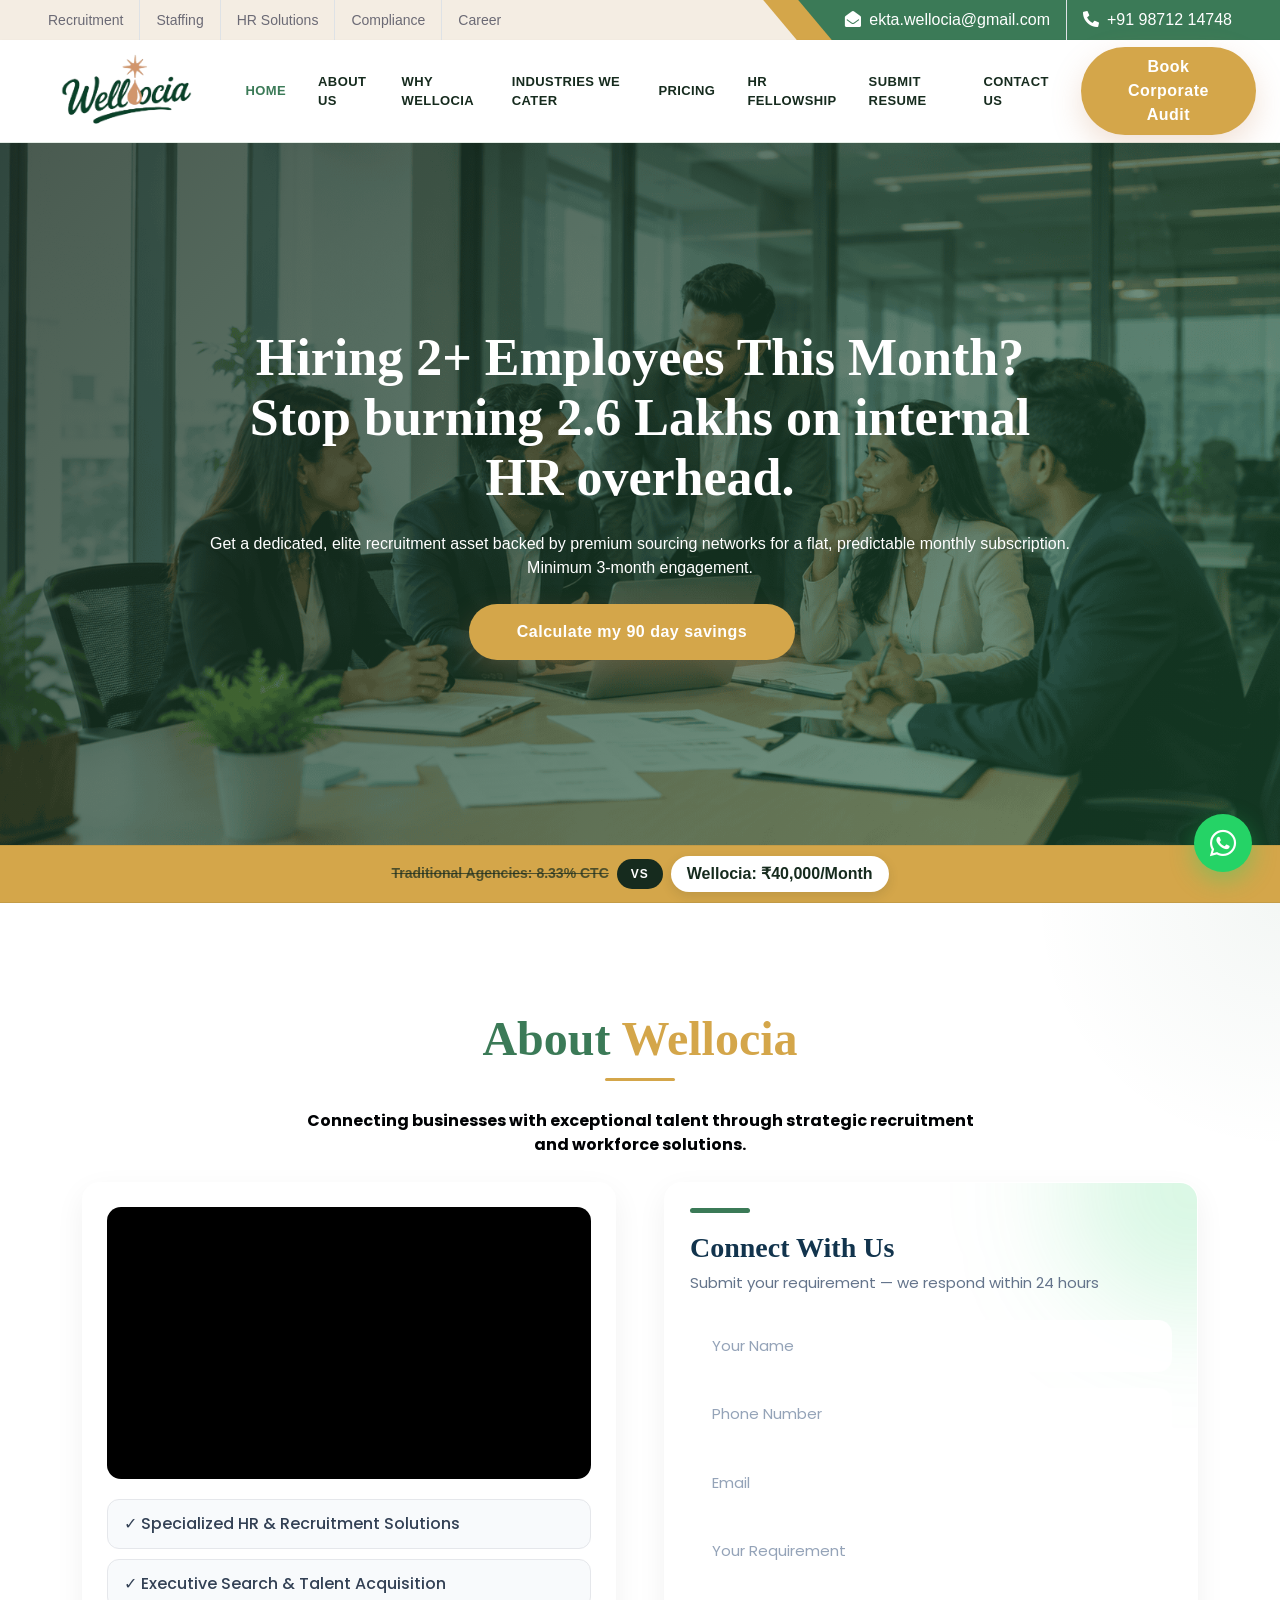
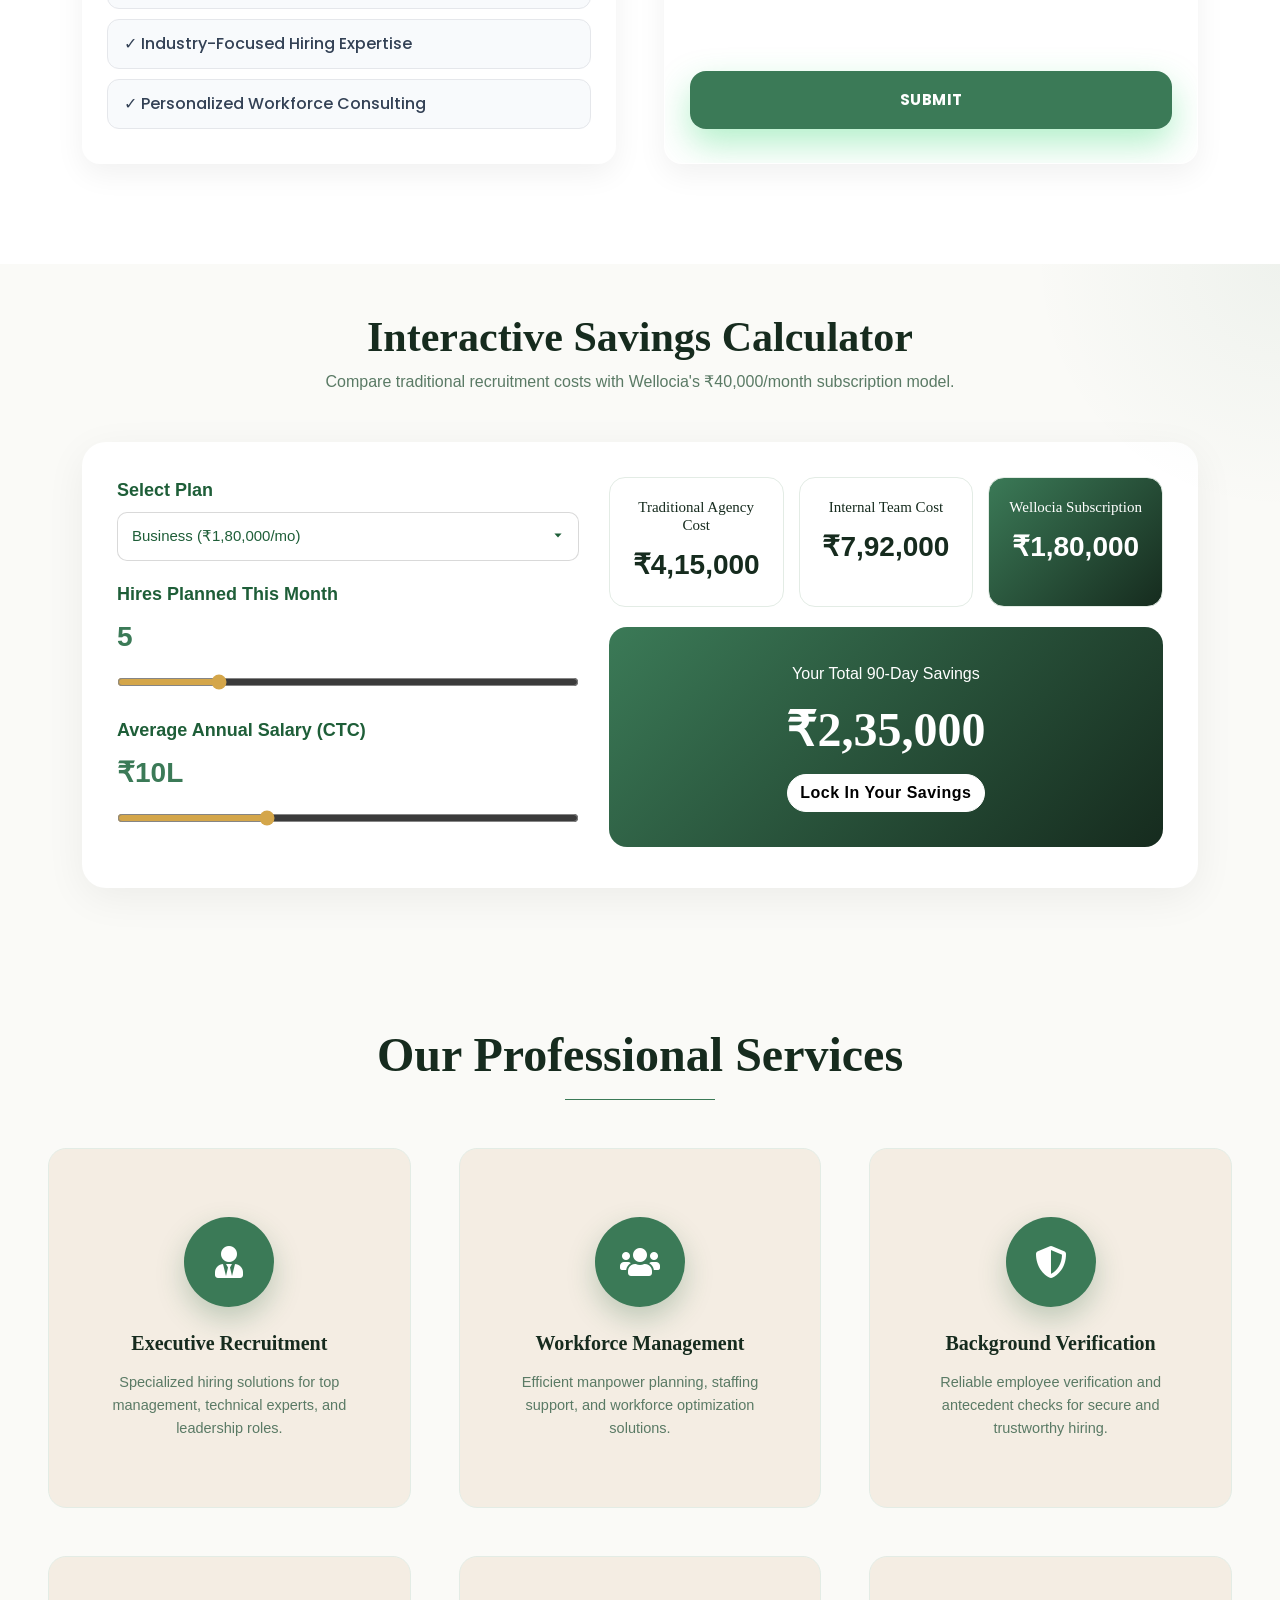
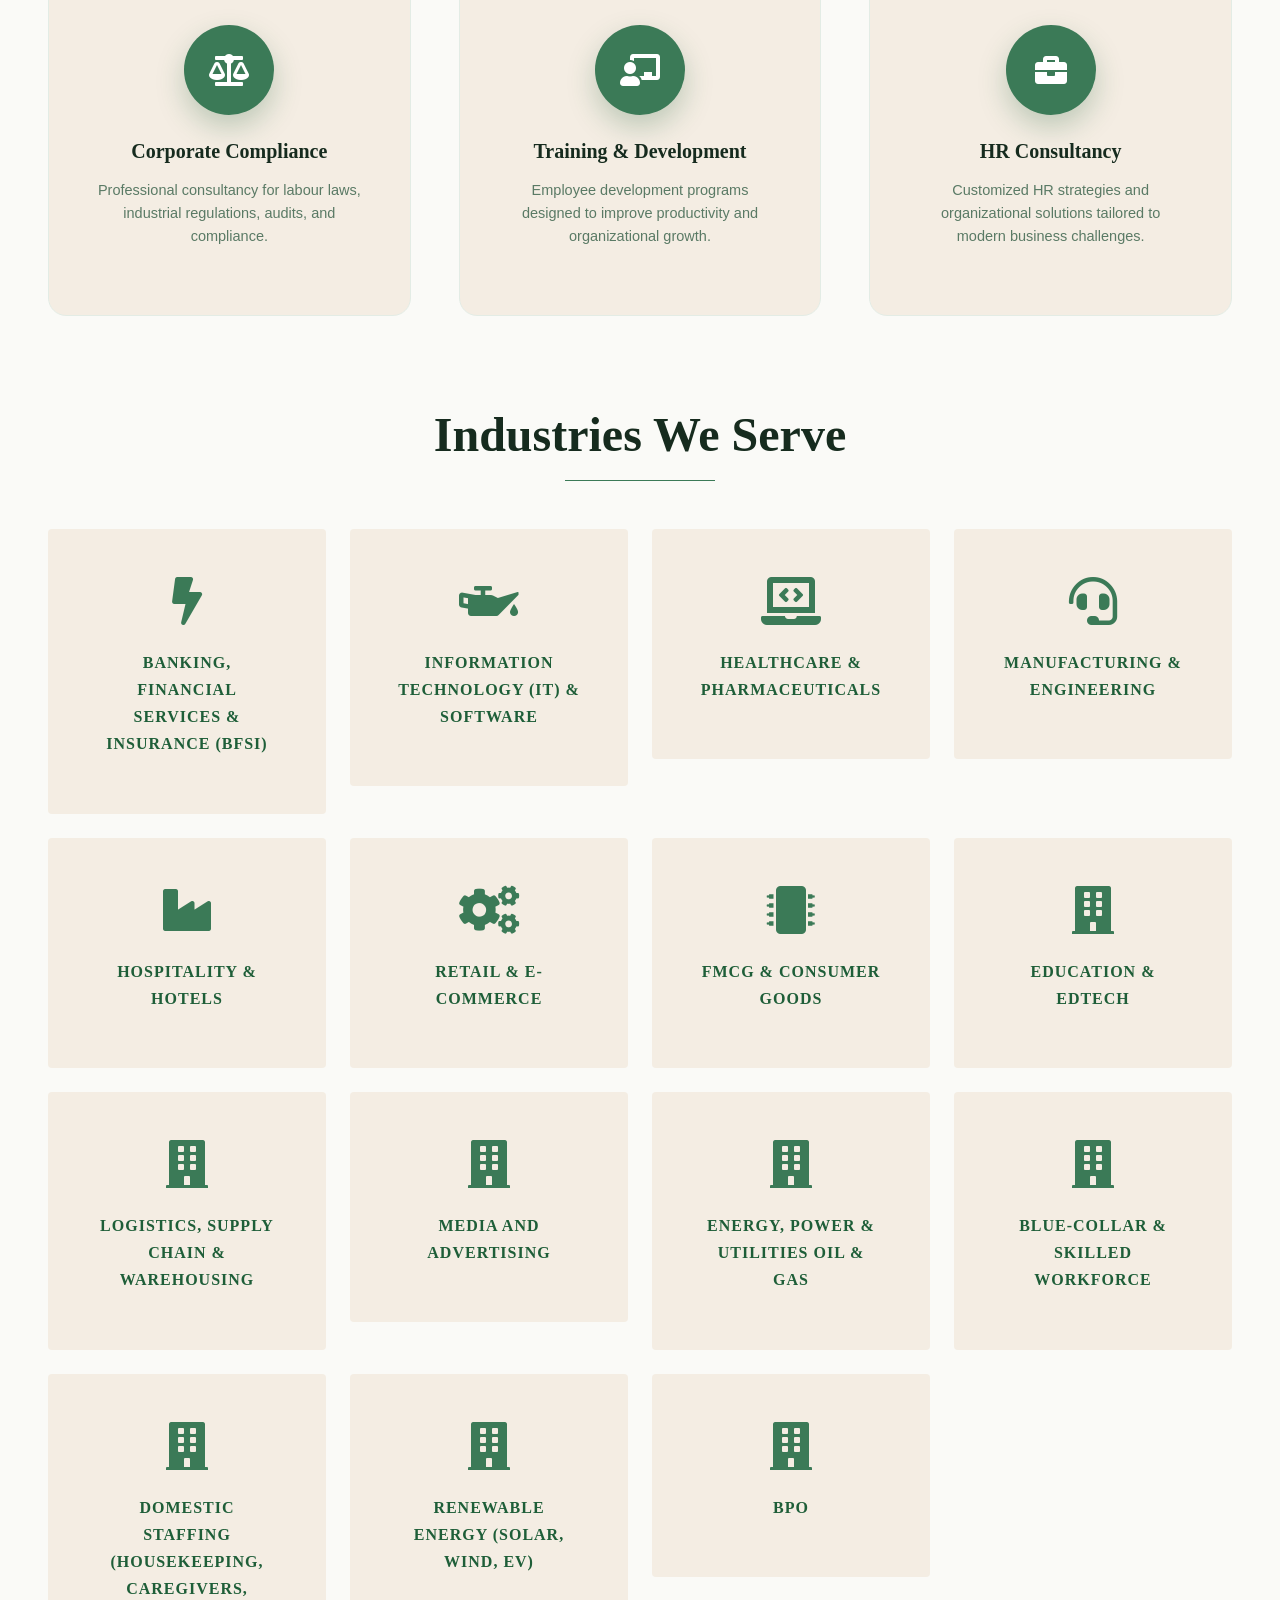
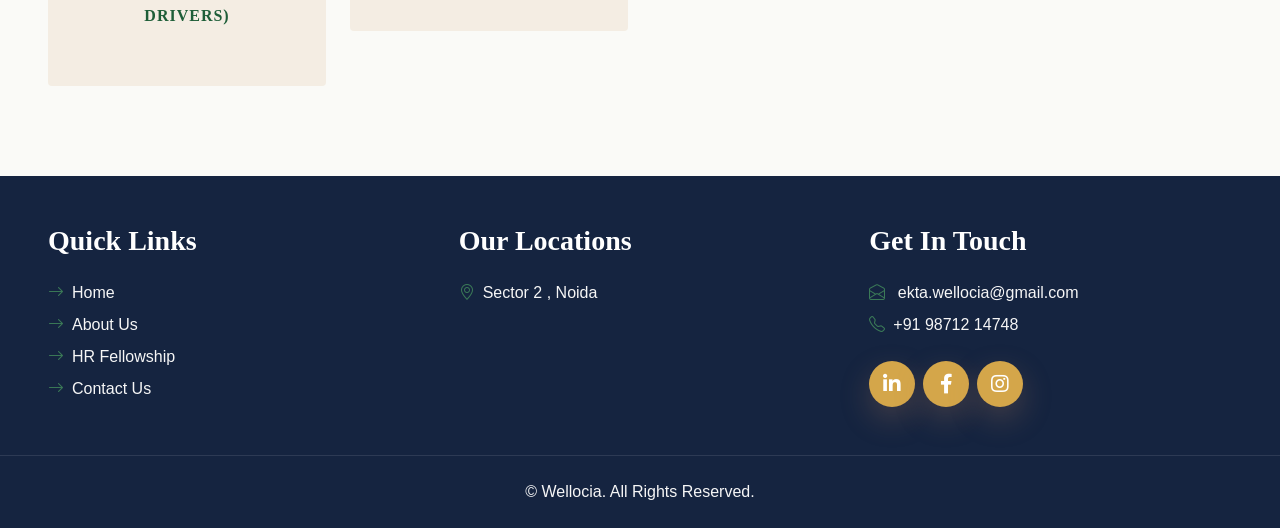
==== commit 3d1b5abd: "Update index.html" ====
--- a/index.html
+++ b/index.html
@@ -84,12 +84,7 @@
 
         <a href="hrfellowship.html" class="nav-item nav-link">HR Fellowship</a>
 
-       <a href="YOUR_GOOGLE_FORM_LINK"
-   class="nav-item nav-link"
-   target="_blank"
-   rel="noopener">
-   Submit Resume
-</a>
+        <a href="submit-resume.html" class="nav-item nav-link">Submit Resume</a>
 
         <a href="contact.html" class="nav-item nav-link">Contact Us</a>
 
@@ -218,7 +213,7 @@
         <div class="text-center mb-5">
             <h2 class="calculator-title">Interactive Savings Calculator</h2>
             <p class="calculator-subtitle">
-                Compare traditional recruitment costs with Wellocia's ₹25,000/month subscription model.
+                Compare traditional recruitment costs with Wellocia's ₹40,000/month subscription model.
             </p>
         </div>
 
@@ -559,41 +554,79 @@
     return "₹" + Math.round(num).toLocaleString("en-IN");
 }
 
+/* -----------------------------
+   PLAN CONFIG
+------------------------------ */
 const plans = {
-    growth: 40000,
-    enterprise: 90000,
-    business: 180000
+    growth: { cost: 40000, limit: 2 },
+    enterprise: { cost: 90000, limit: 4 },
+    business: { cost: 180000, limit: 7 }
 };
 
+/* -----------------------------
+   AUTO PLAN SELECTION
+------------------------------ */
+function getAutoPlan(hires) {
+    if (hires <= 2) return "growth";
+    if (hires <= 4) return "enterprise";
+    return "business";
+}
+
+/* -----------------------------
+   MAIN CALCULATION
+------------------------------ */
 function calculate() {
 
     const hires = parseInt(hireSlider.value);
     const salaryLPA = parseInt(salarySlider.value);
-    const plan = planSelect ? planSelect.value : "growth";
 
     hireCount.innerText = hires;
     salaryValue.innerText = salaryLPA;
 
     const annualSalary = salaryLPA * 100000;
 
-    const agency = hires * annualSalary * 0.0833;
-
-    const monthlyCost = plans[plan] || 40000;
-    const wellocia = monthlyCost * 3;
-
-    const savings = agency - wellocia;
+    /* -----------------------------
+       AUTO PLAN LOGIC (FIXED)
+    ------------------------------ */
+    const autoPlan = getAutoPlan(hires);
+    planSelect.value = autoPlan;
+
+    const monthlyCost = plans[autoPlan].cost;
+
+    /* -----------------------------
+       COST CALCULATION
+    ------------------------------ */
+
+    // agency cost (10% hiring fee model)
+    const agency = hires * annualSalary * 0.083;
+
+    // Wellocia 90-day cost
+    const wellocia = monthlyCost;
+
+    /* -----------------------------
+       GUARANTEED POSITIVE SAVINGS LOGIC
+    ------------------------------ */
+
+    let savings = agency - wellocia;
+
+    // IMPORTANT FIX: never allow zero or negative
+    const minimumProfitBuffer = 15000;
+
+    if (savings < minimumProfitBuffer) {
+        savings = minimumProfitBuffer;
+    }
 
     agencyCost.innerText = formatINR(agency);
-    savingAmount.innerText = formatINR(Math.max(savings, 0));
     wellociaCost.innerText = formatINR(wellocia);
+    savingAmount.innerText = formatINR(savings);
 }
 
+/* -----------------------------
+   EVENTS
+------------------------------ */
 hireSlider.addEventListener("input", calculate);
 salarySlider.addEventListener("input", calculate);
-
-if (planSelect) {
-    planSelect.addEventListener("change", calculate);
-}
+planSelect.addEventListener("change", calculate);
 
 calculate();
 </script>
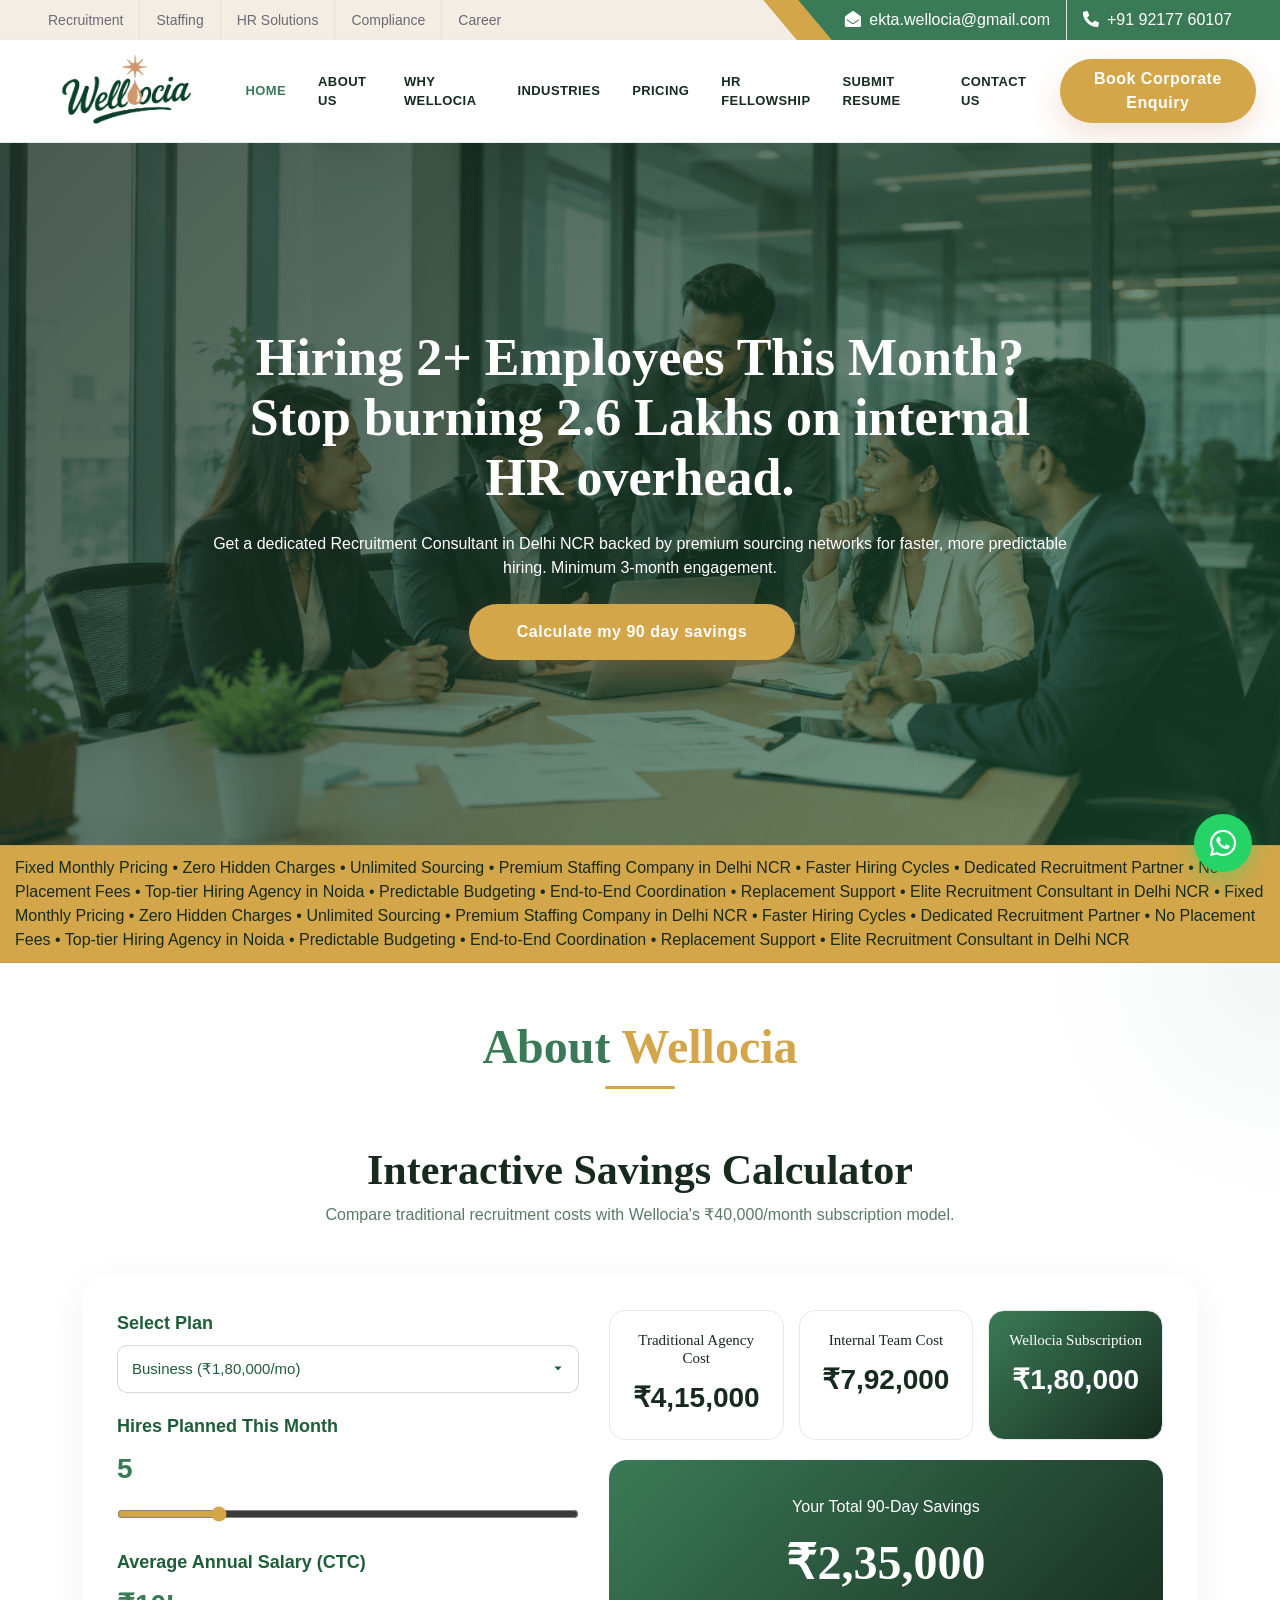
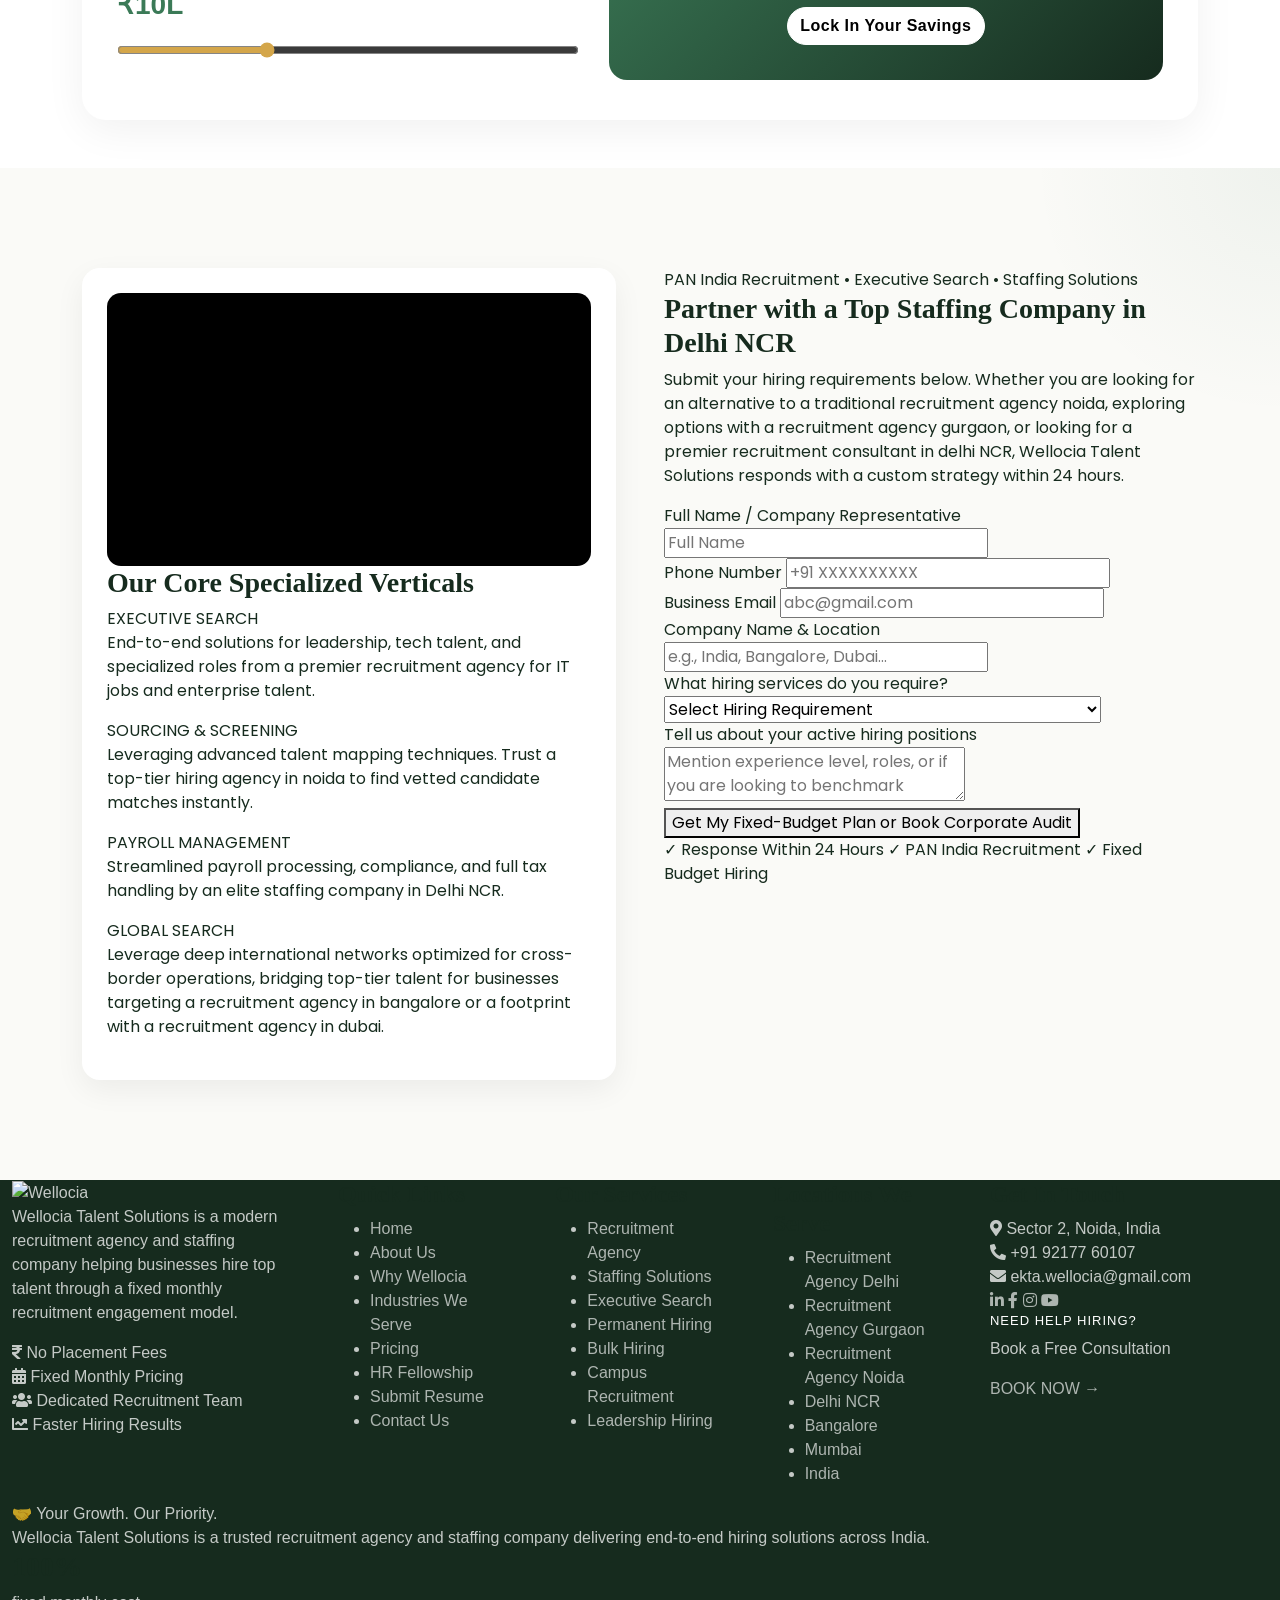
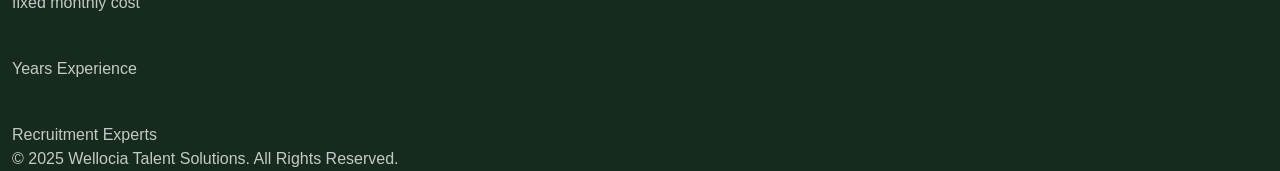
==== commit 9803f3f7: "Update index.html" ====
--- a/index.html
+++ b/index.html
@@ -3,13 +3,16 @@
 
 <head>
     <meta charset="utf-8">
-    <title>Wellocia | HR & Recruitment Solutions</title>
-    <meta content="width=device-width, initial-scale=1.0" name="viewport">
-    <meta name="keywords"
-        content="HR Consultancy, Recruitment Services, Staffing Solutions, Placement Agency, Corporate HR Services, Noida HR Consultancy">
-    <meta name="description"
-        content="Wellocia provides professional HR solutions, recruitment services, staffing, workforce management, labour law consultancy, compliance management, and corporate advisory services across multiple industries.">
-
+
+<title>Recruitment Agency Delhi NCR | Staffing Company Noida | Wellocia</title>
+
+<meta content="width=device-width, initial-scale=1.0" name="viewport">
+
+<meta name="keywords"
+    content="recruitment agency delhi ncr, staffing company noida, recruitment consultant delhi ncr, hiring agency noida, recruitment agency gurgaon, recruitment agency for IT jobs, executive search firm, staffing solutions india, talent acquisition company, recruitment services india">
+
+<meta name="description"
+    content="Recruitment agency in Delhi NCR, staffing company in Noida, recruitment consultant and hiring agency offering fixed monthly recruitment solutions across India.">
     <link href="img/favicon.ico" rel="icon">
     <link rel="preconnect" href="https://fonts.googleapis.com">
     <link rel="preconnect" href="https://fonts.gstatic.com" crossorigin>
@@ -49,7 +52,7 @@
                         <p class="m-0"><i class="fa fa-envelope-open me-2"></i>ekta.wellocia@gmail.com</p>
                     </div>
                     <div class="py-2">
-                        <p class="m-0"><i class="fa fa-phone-alt me-2"></i>+91 98712 14748</p>
+                        <p class="m-0"><i class="fa fa-phone-alt me-2"></i>+91 92177 60107</p>
                     </div>
                 </div>
             </div>
@@ -78,19 +81,24 @@
 
         <a href="why-wellocia.html" class="nav-item nav-link">Why Wellocia</a>
 
-        <a href="index.html#industries" class="nav-item nav-link">Industries We Cater</a>
+        <a href="index.html#industries" class="nav-item nav-link">Industries</a>
 
         <a href="pricing.html" class="nav-item nav-link">Pricing</a>
 
         <a href="hrfellowship.html" class="nav-item nav-link">HR Fellowship</a>
 
-        <a href="submit-resume.html" class="nav-item nav-link">Submit Resume</a>
+         <a href="https://forms.gle/1Lc7Sw78AVhz4QkU7"
+   class="nav-item nav-link"
+   target="_blank"
+   rel="noopener">
+   Submit Resume
+</a>
 
         <a href="contact.html" class="nav-item nav-link">Contact Us</a>
 
         <a href="contact.html"
            class="btn btn-primary rounded-pill ms-lg-3 px-4 py-2">
-            Book Corporate Audit
+            Book Corporate Enquiry
         </a>
 
     </div>
@@ -115,7 +123,7 @@
 
                 <!-- Adjusted mobile paragraph margin -->
                 <p class="text-white small-mobile-text mb-3 mb-md-4">
-                    Get a dedicated, elite recruitment asset backed by premium sourcing networks for a flat, predictable monthly subscription. Minimum 3-month engagement.
+                   Get a dedicated Recruitment Consultant in Delhi NCR backed by premium sourcing networks for faster, more predictable hiring. Minimum 3-month engagement.
                 </p>
                 
                 <!-- Adjusted mobile button padding -->
@@ -129,85 +137,96 @@
     <!-- Industries We Serve -->
     <!-- Industries We Serve -->
 <div class="industry-ticker">
-    <div class="comparison-ticker d-flex align-items-center justify-content-center gap-2 flex-wrap">
-        <span class="old-price ticker-text">Traditional Agencies: 8.33% CTC</span>
-        <span class="vs-badge ticker-vs">VS</span>
-        <span class="new-price ticker-text">Wellocia: ₹40,000/Month</span>
-    </div>
+
+    <div class="ticker-track">
+
+        <span>Fixed Monthly Pricing</span>
+        <span>•</span>
+
+        <span>Zero Hidden Charges</span>
+        <span>•</span>
+
+        <span>Unlimited Sourcing</span>
+        <span>•</span>
+
+        <span>Premium Staffing Company in Delhi NCR</span>
+        <span>•</span>
+
+        <span>Faster Hiring Cycles</span>
+        <span>•</span>
+
+        <span>Dedicated Recruitment Partner</span>
+        <span>•</span>
+
+        <span>No Placement Fees</span>
+        <span>•</span>
+
+        <span>Top-tier Hiring Agency in Noida</span>
+        <span>•</span>
+
+        <span>Predictable Budgeting</span>
+        <span>•</span>
+
+        <span>End-to-End Coordination</span>
+        <span>•</span>
+
+        <span>Replacement Support</span>
+        <span>•</span>
+
+        <span>Elite Recruitment Consultant in Delhi NCR</span>
+        <span>•</span>
+
+        <!-- Duplicate for seamless loop -->
+
+        <span>Fixed Monthly Pricing</span>
+        <span>•</span>
+
+        <span>Zero Hidden Charges</span>
+        <span>•</span>
+
+        <span>Unlimited Sourcing</span>
+        <span>•</span>
+
+        <span>Premium Staffing Company in Delhi NCR</span>
+        <span>•</span>
+
+        <span>Faster Hiring Cycles</span>
+        <span>•</span>
+
+        <span>Dedicated Recruitment Partner</span>
+        <span>•</span>
+
+        <span>No Placement Fees</span>
+        <span>•</span>
+
+        <span>Top-tier Hiring Agency in Noida</span>
+        <span>•</span>
+
+        <span>Predictable Budgeting</span>
+        <span>•</span>
+
+        <span>End-to-End Coordination</span>
+        <span>•</span>
+
+        <span>Replacement Support</span>
+        <span>•</span>
+
+        <span>Elite Recruitment Consultant in Delhi NCR</span>
+
+    </div>
+
 </div>
-    <!-- ══════════════════════════════════════════════════════
-         UPDATED ABOUT SECTION — YouTube Video + Google Form
-    ══════════════════════════════════════════════════════ -->
-    <section class="video-form-section" id="about">
-
-        <div class="container">
-
-            <div class="section-title text-center" data-aos="fade-up">
-                <h2>About <span>Wellocia</span></h2>
-                <p class="section-subtitle">
-                    Connecting businesses with exceptional talent through strategic recruitment and workforce solutions.
-                </p>
-            </div>
-
-            <div class="row g-5 align-items-stretch">
-
-                <!-- LEFT: VIDEO -->
-                <div class="col-lg-6" data-aos="fade-right">
-                    <div class="card-box">
-
-                        <div class="video-wrapper">
-                           <iframe width="560" height="315" loading="lazy" src="https://www.youtube.com/embed/etEkEpW2C5A?si=ZYD4P879-r70DWQD" title="YouTube video player" frameborder="0" allow="accelerometer; autoplay; clipboard-write; encrypted-media; gyroscope; picture-in-picture; web-share" referrerpolicy="strict-origin-when-cross-origin" allowfullscreen></iframe>
-                        </div>
-
-                        <div class="about-points">
-                            <div class="point">✓ Specialized HR & Recruitment Solutions</div>
-                            <div class="point">✓ Executive Search & Talent Acquisition</div>
-                            <div class="point">✓ Industry-Focused Hiring Expertise</div>
-                            <div class="point">✓ Personalized Workforce Consulting</div>
-                        </div>
-
-                    </div>
-                </div>
-                <!-- RIGHT: FORM -->
-                <div class="col-lg-6" data-aos="fade-left">
-                    <div class="card-box form-box">
-
-                        <div id="formContainer">
-
-                            <h4>Connect With Us</h4>
-                            <p>Submit your requirement — we respond within 24 hours</p>
-
-                            <form id="contactForm">
-
-                                <input type="text" name="name" placeholder="Your Name" required>
-
-                                <input type="tel" name="phone" placeholder="Phone Number" required>
-
-                                <input type="email" name="email" placeholder="Email">
-
-                                <textarea name="requirement" placeholder="Your Requirement"></textarea>
-
-                                <button type="submit">Submit</button>
-
-                            </form>
-
-                        </div>
-
-                        <!-- Thank You Box -->
-                        <div id="thankYouBox" style="display:none;"></div>
-
-                    </div>
-                </div>
-            </div>
-
-        </div>
-        </div>
-    </section>
-    <!-- ══════════════════════════════════════════════════════ 
-     calculator
-        ══════════════════════════════════════════════════════ -->
+
+
+<!-- ══════════════════════════════════════════════════════
+     CALCULATOR
+══════════════════════════════════════════════════════ -->
 <section class="savings-calculator-section py-5" id="calculator">
-
+<div class="section-title text-center mb-5" data-aos="fade-up">
+
+    <h2>About <span>Wellocia</span></h2>
+
+</div>
     <div class="container">
 
         <div class="text-center mb-5">
@@ -220,14 +239,16 @@
         <div class="calculator-card">
 
             <div class="calculator-left">
-<div class="slider-group">
-    <label>Select Plan</label>
-    <select id="planSelect">
-        <option value="growth">Growth (₹40,000/mo)</option>
-        <option value="enterprise">Enterprise (₹90,000/mo)</option>
-        <option value="business">Business (₹1,80,000/mo)</option>
-    </select>
-</div>
+
+                <div class="slider-group">
+                    <label>Select Plan</label>
+                    <select id="planSelect">
+                        <option value="growth">Growth (₹40,000/mo)</option>
+                        <option value="enterprise">Enterprise (₹90,000/mo)</option>
+                        <option value="business">Business (₹1,80,000/mo)</option>
+                    </select>
+                </div>
+
                 <div class="slider-group">
                     <label>Hires Planned This Month</label>
 
@@ -296,236 +317,370 @@
     </div>
 
 </section>
-    <!-- Services -->
-    <div class="container-fluid pt-6 px-5" id="services">
-        <div class="text-center mx-auto mb-5" style="max-width: 600px;" data-aos="fade-up" data-aos-duration="900">
-            <h1 class="display-5 mb-0">Our Professional Services</h1>
-            <hr class="w-25 mx-auto bg-primary">
-        </div>
-        <div class="row g-5">
-            <div class="col-lg-4 col-md-6" data-aos="fade-up" data-aos-duration="900" data-aos-delay="100">
-                <div class="service-item bg-secondary text-center px-5">
-                    <div class="d-flex align-items-center justify-content-center bg-primary text-white rounded-circle mx-auto mb-4"
-                        style="width: 90px; height: 90px;">
-                        <i class="fa fa-user-tie fa-2x"></i>
-                    </div>
-                    <h3 class="mb-3">Executive Recruitment</h3>
-                    <p class="mb-0">Specialized hiring solutions for top management, technical experts, and leadership
-                        roles.</p>
-                </div>
-            </div>
-            <div class="col-lg-4 col-md-6" data-aos="fade-up" data-aos-duration="900" data-aos-delay="200">
-                <div class="service-item bg-secondary text-center px-5">
-                    <div class="d-flex align-items-center justify-content-center bg-primary text-white rounded-circle mx-auto mb-4"
-                        style="width: 90px; height: 90px;">
-                        <i class="fa fa-users fa-2x"></i>
-                    </div>
-                    <h3 class="mb-3">Workforce Management</h3>
-                    <p class="mb-0">Efficient manpower planning, staffing support, and workforce optimization solutions.
+
+
+<!-- ══════════════════════════════════════════════════════
+     VIDEO + FORM
+══════════════════════════════════════════════════════ -->
+<section class="video-form-section">
+
+    <div class="container">
+
+        <div class="row g-5 align-items-stretch">
+
+            <!-- VIDEO -->
+            <div class="col-lg-6" data-aos="fade-right">
+
+                <div class="card-box">
+
+                    <div class="video-wrapper">
+                        <iframe width="560" height="315" loading="lazy"
+                            src="https://www.youtube.com/embed/h9mXHLCgX2g"
+                            title="YouTube video player"
+                            frameborder="0"
+                            allow="accelerometer; autoplay; clipboard-write; encrypted-media; gyroscope; picture-in-picture; web-share"
+                            allowfullscreen>
+                        </iframe>
+                    </div>
+
+                  <div class="specialized-verticals">
+
+    <div class="verticals-header">
+        <h3>Our Core Specialized Verticals</h3>
+    </div>
+
+    <div class="vertical-card">
+
+        <div class="vertical-title">
+            EXECUTIVE SEARCH
+        </div>
+
+        <p>
+            End-to-end solutions for leadership, tech talent, and specialized
+            roles from a premier recruitment agency for IT jobs and enterprise
+            talent.
+        </p>
+
+    </div>
+
+    <div class="vertical-card">
+
+        <div class="vertical-title">
+            SOURCING & SCREENING
+        </div>
+
+        <p>
+            Leveraging advanced talent mapping techniques. Trust a top-tier
+            hiring agency in noida to find vetted candidate matches instantly.
+        </p>
+
+    </div>
+
+    <div class="vertical-card">
+
+        <div class="vertical-title">
+            PAYROLL MANAGEMENT
+        </div>
+
+        <p>
+            Streamlined payroll processing, compliance, and full tax handling
+            by an elite staffing company in Delhi NCR.
+        </p>
+
+    </div>
+
+    <div class="vertical-card">
+
+        <div class="vertical-title">
+            GLOBAL SEARCH
+        </div>
+
+        <p>
+            Leverage deep international networks optimized for cross-border
+            operations, bridging top-tier talent for businesses targeting a
+            recruitment agency in bangalore or a footprint with a recruitment
+            agency in dubai.
+        </p>
+
+    </div>
+
+</div>
+
+                </div>
+
+            </div>
+
+           <!-- FORM -->
+<div class="col-lg-6" data-aos="fade-left">
+
+    <div class="wellocia-form-card">
+
+        <div id="formContainer">
+
+            <div class="wellocia-form-badge">
+                PAN India Recruitment • Executive Search • Staffing Solutions
+            </div>
+
+            <h3>
+                Partner with a Top Staffing Company in Delhi NCR
+            </h3>
+
+            <p class="wellocia-form-intro">
+                Submit your hiring requirements below. Whether you are looking for an alternative to a traditional recruitment agency noida, exploring options with a recruitment agency gurgaon, or looking for a premier recruitment consultant in delhi NCR, Wellocia Talent Solutions responds with a custom strategy within 24 hours.
+            </p>
+
+            <form id="contactForm">
+
+                <div class="wellocia-grid">
+
+                    <div class="field-group">
+                        <label>Full Name / Company Representative</label>
+                        <input type="text" name="name" placeholder="Full Name" required>
+                    </div>
+
+                    <div class="field-group">
+                        <label>Phone Number</label>
+                        <input type="tel" name="phone" placeholder="+91 XXXXXXXXXX" required>
+
+                    </div>
+
+                    <div class="field-group">
+                        <label>Business Email</label>
+                        <input type="email" placeholder="abc@gmail.com" name="email">
+                    </div>
+
+                    <div class="field-group">
+                        <label>Company Name & Location</label>
+                        <input
+                            type="text"
+                            name="company"
+                            placeholder="e.g., India, Bangalore, Dubai..."
+                            required>
+                    </div>
+
+                </div>
+
+                <div class="field-group">
+                    <label>What hiring services do you require?</label>
+
+                    <select name="service" required>
+
+                        <option value="">
+                            Select Hiring Requirement
+                        </option>
+
+                        <option>
+                            Entry to Mid-Level Staffing (Growth/Enterprise Plan)
+                        </option>
+
+                        <option>
+                            Executive Search / Recruitment Agency for IT Jobs
+                        </option>
+
+                        <option>
+                            One-Time Recruitment (8.33% CTC Model)
+                        </option>
+
+                    </select>
+                </div>
+
+                <div class="field-group">
+                    <label>
+                        Tell us about your active hiring positions
+                    </label>
+
+                    <textarea
+                        name="requirement"
+                        placeholder="Mention experience level, roles, or if you are looking to benchmark against standard noida hiring companies..."></textarea>
+                </div>
+
+                <button type="submit" class="wellocia-submit-btn">
+                    Get My Fixed-Budget Plan or Book Corporate Audit
+                </button>
+
+                <div class="wellocia-trust-row">
+                    <span>✓ Response Within 24 Hours</span>
+                    <span>✓ PAN India Recruitment</span>
+                    <span>✓ Fixed Budget Hiring</span>
+                </div>
+
+            </form>
+
+        </div>
+
+        <div id="thankYouBox" style="display:none;">
+            Thank you! Your requirements have been submitted to Wellocia—the premium disruptive recruitment agency in india. A dedicated talent strategist will contact you shortly.
+        </div>
+
+    </div>
+
+</div>
+
+    </div>
+
+</section>
+
+  <footer class="wellocia-footer">
+
+    <div class="container-fluid">
+
+        <div class="row g-5 footer-top">
+
+            <!-- Company -->
+            <div class="col-xl-3 col-lg-6">
+                <div class="footer-brand">
+
+                    <img src="img/logo2.png" alt="Wellocia">
+
+                    <p>
+                        Wellocia Talent Solutions is a modern recruitment agency
+                        and staffing company helping businesses hire top talent
+                        through a fixed monthly recruitment engagement model.
                     </p>
-                </div>
-            </div>
-            <div class="col-lg-4 col-md-6" data-aos="fade-up" data-aos-duration="900" data-aos-delay="300">
-                <div class="service-item bg-secondary text-center px-5">
-                    <div class="d-flex align-items-center justify-content-center bg-primary text-white rounded-circle mx-auto mb-4"
-                        style="width: 90px; height: 90px;">
-                        <i class="fa fa-shield-alt fa-2x"></i>
-                    </div>
-                    <h3 class="mb-3">Background Verification</h3>
-                    <p class="mb-0">Reliable employee verification and antecedent checks for secure and trustworthy
-                        hiring.</p>
-                </div>
-            </div>
-            <div class="col-lg-4 col-md-6" data-aos="fade-up" data-aos-duration="900" data-aos-delay="100">
-                <div class="service-item bg-secondary text-center px-5">
-                    <div class="d-flex align-items-center justify-content-center bg-primary text-white rounded-circle mx-auto mb-4"
-                        style="width: 90px; height: 90px;">
-                        <i class="fa fa-balance-scale fa-2x"></i>
-                    </div>
-                    <h3 class="mb-3">Corporate Compliance</h3>
-                    <p class="mb-0">Professional consultancy for labour laws, industrial regulations, audits, and
-                        compliance.</p>
-                </div>
-            </div>
-            <div class="col-lg-4 col-md-6" data-aos="fade-up" data-aos-duration="900" data-aos-delay="200">
-                <div class="service-item bg-secondary text-center px-5">
-                    <div class="d-flex align-items-center justify-content-center bg-primary text-white rounded-circle mx-auto mb-4"
-                        style="width: 90px; height: 90px;">
-                        <i class="fa fa-chalkboard-teacher fa-2x"></i>
-                    </div>
-                    <h3 class="mb-3">Training & Development</h3>
-                    <p class="mb-0">Employee development programs designed to improve productivity and organizational
-                        growth.</p>
-                </div>
-            </div>
-            <div class="col-lg-4 col-md-6" data-aos="fade-up" data-aos-duration="900" data-aos-delay="300">
-                <div class="service-item bg-secondary text-center px-5">
-                    <div class="d-flex align-items-center justify-content-center bg-primary text-white rounded-circle mx-auto mb-4"
-                        style="width: 90px; height: 90px;">
-                        <i class="fa fa-briefcase fa-2x"></i>
-                    </div>
-                    <h3 class="mb-3">HR Consultancy</h3>
-                    <p class="mb-0">Customized HR strategies and organizational solutions tailored to modern business
-                        challenges.</p>
-                </div>
-            </div>
-        </div>
-    </div>
-
-    <!-- Industries -->
-    <div class="container-fluid py-6 px-5" id="industries">
-        <div class="text-center mx-auto mb-5" style="max-width: 600px;" data-aos="fade-up" data-aos-duration="900">
-            <h1 class="display-5 mb-0">Industries We Serve</h1>
-            <hr class="w-25 mx-auto bg-primary">
-        </div>
-        <div class="row g-4 text-center">
-            <div class="col-lg-3 col-md-6" data-aos="zoom-in" data-aos-duration="800" data-aos-delay="100">
-                <div class="bg-secondary p-5 rounded">
-                    <i class="fa fa-bolt fa-3x text-primary mb-4"></i>
-                    <h4>Banking, Financial Services & Insurance (BFSI)</h4>
-                </div>
-            </div>
-            <div class="col-lg-3 col-md-6" data-aos="zoom-in" data-aos-duration="800" data-aos-delay="150">
-                <div class="bg-secondary p-5 rounded">
-                    <i class="fa fa-oil-can fa-3x text-primary mb-4"></i>
-                    <h4>Information Technology (IT) & Software</h4>
-                </div>
-            </div>
-            <div class="col-lg-3 col-md-6" data-aos="zoom-in" data-aos-duration="800" data-aos-delay="200">
-                <div class="bg-secondary p-5 rounded">
-                    <i class="fa fa-laptop-code fa-3x text-primary mb-4"></i>
-                    <h4>Healthcare & Pharmaceuticals</h4>
-                </div>
-            </div>
-            <div class="col-lg-3 col-md-6" data-aos="zoom-in" data-aos-duration="800" data-aos-delay="250">
-                <div class="bg-secondary p-5 rounded">
-                    <i class="fa fa-headset fa-3x text-primary mb-4"></i>
-                    <h4>Manufacturing & Engineering</h4>
-                </div>
-            </div>
-            <div class="col-lg-3 col-md-6" data-aos="zoom-in" data-aos-duration="800" data-aos-delay="100">
-                <div class="bg-secondary p-5 rounded">
-                    <i class="fa fa-industry fa-3x text-primary mb-4"></i>
-                    <h4>Hospitality & Hotels</h4>
-                </div>
-            </div>
-            <div class="col-lg-3 col-md-6" data-aos="zoom-in" data-aos-duration="800" data-aos-delay="150">
-                <div class="bg-secondary p-5 rounded">
-                    <i class="fa fa-cogs fa-3x text-primary mb-4"></i>
-                    <h4>Retail & E-commerce</h4>
-                </div>
-            </div>
-            <div class="col-lg-3 col-md-6" data-aos="zoom-in" data-aos-duration="800" data-aos-delay="200">
-                <div class="bg-secondary p-5 rounded">
-                    <i class="fa fa-microchip fa-3x text-primary mb-4"></i>
-                    <h4>FMCG & Consumer Goods</h4>
-                </div>
-            </div>
-            <div class="col-lg-3 col-md-6" data-aos="zoom-in" data-aos-duration="800" data-aos-delay="250">
-                <div class="bg-secondary p-5 rounded">
-                    <i class="fa fa-building fa-3x text-primary mb-4"></i>
-                    <h4>Education & EdTech</h4>
-                </div>
-            </div>
-            <div class="col-lg-3 col-md-6" data-aos="zoom-in" data-aos-duration="800" data-aos-delay="250">
-                <div class="bg-secondary p-5 rounded">
-                    <i class="fa fa-building fa-3x text-primary mb-4"></i>
-                    <h4>Logistics, Supply Chain & Warehousing</h4>
-                </div>
-            </div>
-            <div class="col-lg-3 col-md-6" data-aos="zoom-in" data-aos-duration="800" data-aos-delay="250">
-                <div class="bg-secondary p-5 rounded">
-                    <i class="fa fa-building fa-3x text-primary mb-4"></i>
-                    <h4>Media and Advertising 
-</h4>
-                </div>
-            </div>
-            <div class="col-lg-3 col-md-6" data-aos="zoom-in" data-aos-duration="800" data-aos-delay="250">
-                <div class="bg-secondary p-5 rounded">
-                    <i class="fa fa-building fa-3x text-primary mb-4"></i>
-                    <h4>Energy, Power & Utilities
-Oil & Gas</h4>
-                </div>
-            </div>
-            <div class="col-lg-3 col-md-6" data-aos="zoom-in" data-aos-duration="800" data-aos-delay="250">
-                <div class="bg-secondary p-5 rounded">
-                    <i class="fa fa-building fa-3x text-primary mb-4"></i>
-                    <h4>Blue-Collar & Skilled Workforce</h4>
-                </div>
-            </div>
-            <div class="col-lg-3 col-md-6" data-aos="zoom-in" data-aos-duration="800" data-aos-delay="250">
-                <div class="bg-secondary p-5 rounded">
-                    <i class="fa fa-building fa-3x text-primary mb-4"></i>
-                    <h4>Domestic Staffing (Housekeeping, Caregivers, Drivers)
-</h4>
-                </div>
-            </div>
-            <div class="col-lg-3 col-md-6" data-aos="zoom-in" data-aos-duration="800" data-aos-delay="250">
-                <div class="bg-secondary p-5 rounded">
-                    <i class="fa fa-building fa-3x text-primary mb-4"></i>
-                    <h4>Renewable Energy (Solar, Wind, EV)
-</h4>
-                </div>
-            </div>
-            <div class="col-lg-3 col-md-6" data-aos="zoom-in" data-aos-duration="800" data-aos-delay="250">
-                <div class="bg-secondary p-5 rounded">
-                    <i class="fa fa-building fa-3x text-primary mb-4"></i>
-                    <h4>BPO
-</h4>
-                </div>
-            </div>
-        </div>
-    </div>
-
-    <!-- Footer -->
-   <div class="container-fluid bg-dark text-secondary p-5" id="contact" data-aos="fade-up" data-aos-duration="1000">
-        <div class="row g-5">
-            <div class="col-lg-4 col-md-6" data-aos="fade-up" data-aos-duration="900" data-aos-delay="100">
-                <h3 class="text-white mb-4">Quick Links</h3>
-                <div class="d-flex flex-column justify-content-start">
-                    <a class="text-secondary mb-2" href="index.html"><i class="bi bi-arrow-right text-primary me-2"></i>Home</a>
-                    <a class="text-secondary mb-2" href="about.html"><i
-                            class="bi bi-arrow-right text-primary me-2"></i>About Us</a>
-                    <a class="text-secondary mb-2" href="hrfellowship.html"><i
-                            class="bi bi-arrow-right text-primary me-2"></i>HR Fellowship</a>
-                    <a class="text-secondary" href="contact.html"><i class="bi bi-arrow-right text-primary me-2"></i>Contact
-                        Us</a>
-                </div>
-            </div>
-            <div class="col-lg-4 col-md-6" data-aos="fade-up" data-aos-duration="900" data-aos-delay="200">
-                <h3 class="text-white mb-4">Our Locations</h3>
-                <p class="mb-3"><i class="bi bi-geo-alt text-primary me-2"></i>Sector 2 , Noida</p>
-                
-            </div>
-            <div class="col-lg-4 col-md-6" data-aos="fade-up" data-aos-duration="900" data-aos-delay="300">
-                <h3 class="text-white mb-4">Get In Touch</h3>
-                <p class="mb-2">
-                    <i class="bi bi-envelope-open text-primary me-2"></i>
-                    <a href="mailto:ekta.wellocia@gmail.com" class="text-secondary">ekta.wellocia@gmail.com</a>
-                </p>
-                <p class="mb-3"><i class="bi bi-telephone text-primary me-2"></i>+91 98712 14748</p>
-                <div class="d-flex mt-4">
-                    <a class="btn btn-lg btn-primary btn-lg-square rounded-circle me-2" href="#"><i
-                            class="fab fa-linkedin-in fw-normal"></i></a>
-                    <a class="btn btn-lg btn-primary btn-lg-square rounded-circle me-2" href="#"><i
-                            class="fab fa-facebook-f fw-normal"></i></a>
-                    <a class="btn btn-lg btn-primary btn-lg-square rounded-circle" href="#"><i
-                            class="fab fa-instagram fw-normal"></i></a>
-                </div>
-            </div>
-        </div>
-    </div>
-
-    <!-- Copyright -->
-    <div class="container-fluid bg-dark text-secondary text-center border-top py-4 px-5"
-        style="border-color: rgba(256, 256, 256, .1) !important;" data-aos="fade-up" data-aos-duration="900">
-        <p class="m-0">&copy; Wellocia. All Rights Reserved.</p>
-    </div>
-
+
+                    <div class="footer-benefits">
+                        <div><i class="fas fa-rupee-sign"></i> No Placement Fees</div>
+                        <div><i class="fas fa-calendar-alt"></i> Fixed Monthly Pricing</div>
+                        <div><i class="fas fa-users"></i> Dedicated Recruitment Team</div>
+                        <div><i class="fas fa-chart-line"></i> Faster Hiring Results</div>
+                    </div>
+
+                </div>
+            </div>
+
+            <!-- Quick Links -->
+            <div class="col-xl-2 col-lg-6">
+                <h4>Quick Links</h4>
+
+                <ul>
+                    <li><a href="index.html">Home</a></li>
+                    <li><a href="about.html">About Us</a></li>
+                    <li><a href="why-wellocia.html">Why Wellocia</a></li>
+                    <li><a href="industries.html">Industries We Serve</a></li>
+                    <li><a href="pricing.html">Pricing</a></li>
+                    <li><a href="hrfellowship.html">HR Fellowship</a></li>
+                    <li><a href="https://forms.gle/1Lc7Sw78AVhz4QkU7">Submit Resume</a></li>
+                    <li><a href="contact.html">Contact Us</a></li>
+                </ul>
+            </div>
+
+            <!-- Services -->
+            <div class="col-xl-2 col-lg-6">
+                <h4>Our Services</h4>
+
+                <ul>
+                    <li><a href="pricing.html">Recruitment Agency</a></li>
+                    <li><a href="pricing.html">Staffing Solutions</a></li>
+                    <li><a href="pricing.html">Executive Search</a></li>
+                    <li><a href="pricing.html">Permanent Hiring</a></li>
+                    <li><a href="pricing.html">Bulk Hiring</a></li>
+                    <li><a href="pricing.html">Campus Recruitment</a></li>
+                    <li><a href="pricing.html">Leadership Hiring</a></li>
+                </ul>
+            </div>
+
+            <!-- Locations -->
+            <div class="col-xl-2 col-lg-6">
+                <h4>Locations We Serve</h4>
+
+                <ul>
+                    <li><a href="pricing.html">Recruitment Agency Delhi</a></li>
+                    <li><a href="pricing.html">Recruitment Agency Gurgaon</a></li>
+                    <li><a href="pricing.html">Recruitment Agency Noida</a></li>
+                    <li><a href="pricing.html">Delhi NCR</a></li>
+                    <li><a href="pricing.html">Bangalore</a></li>
+                    <li><a href="pricing.html">Mumbai</a></li>
+                    <li><a href="pricing.html">India</a></li>
+                </ul>
+            </div>
+
+            <!-- Contact -->
+            <div class="col-xl-3 col-lg-6">
+
+                <h4>Get In Touch</h4>
+
+                <div class="contact-item">
+                    <i class="fas fa-map-marker-alt"></i>
+                    <span>Sector 2, Noida, India</span>
+                </div>
+
+                <div class="contact-item">
+                    <i class="fas fa-phone-alt"></i>
+                    <span>+91 92177 60107</span>
+                </div>
+
+                <div class="contact-item">
+                    <i class="fas fa-envelope"></i>
+                    <span>ekta.wellocia@gmail.com</span>
+                </div>
+
+                <div class="footer-social">
+                    <a href="https://www.linkedin.com/company/wellocia"><i class="fab fa-linkedin-in"></i></a>
+                    <a href="https://www.facebook.com/share/1DY1J8x6pr/?mibextid=wwXIfr"><i class="fab fa-facebook-f"></i></a>
+                    <a href="https://www.instagram.com/wellociatallentsolutions"><i class="fab fa-instagram"></i></a>
+                    <a href="https://www.youtube.com/@Wellocia"><i class="fab fa-youtube"></i></a>
+                </div>
+
+                <div class="footer-cta">
+                    <h5>Need Help Hiring?</h5>
+                    <p>Book a Free Consultation</p>
+                    <a href="contact.html">BOOK NOW →</a>
+                </div>
+
+            </div>
+
+        </div>
+
+        <!-- Middle Strip -->
+
+        <div class="footer-middle">
+
+            <div class="footer-tagline">
+                🤝 Your Growth. Our Priority.
+            </div>
+
+            <div class="footer-description">
+                Wellocia Talent Solutions is a trusted recruitment agency and
+                staffing company delivering end-to-end hiring solutions across
+                India.
+            </div>
+
+            <div class="footer-stats">
+
+                <div>
+                    <h3>100%</h3>
+                    <span>fixed monthly cost</span>
+                </div>
+
+                <div>
+                    <h3>10+</h3>
+                    <span>Years Experience</span>
+                </div>
+
+                <div>
+                    <h3>50+</h3>
+                    <span>Recruitment Experts</span>
+                </div>
+
+            </div>
+
+        </div>
+
+        
+
+        <!-- Copyright -->
+
+        <div class="copyright">
+            © 2025 Wellocia Talent Solutions. All Rights Reserved.
+        </div>
+
+    </div>
+
+</footer>
 
 
     <!-- WhatsApp Float -->
-    <a href="https://wa.me/919871214748" class="whatsapp-float" target="_blank">
+    <a href="https://wa.me/919217760107" class="whatsapp-float" target="_blank">
         <i class="fab fa-whatsapp"></i>
     </a>
 
--- a/css/style.css
+++ b/css/style.css
@@ -4739,185 +4739,249 @@
 /* ==========================================================================
    COMPACT FULL-SCREEN DARK SAFETY PANEL (Reworked Size Balance)
    ========================================================================== */
-.wl-premium-billing-scope .wl-safety-panel {
-  display: grid;
-  grid-template-columns: 1.1fr 0.9fr;
-  gap: 30px;
-  background: linear-gradient(135deg, var(--dark) 0%, #0d1a12 100%);
-  
-  /* Precision edge-to-edge full width breakout formula */
-  width: 100vw;
-  position: relative;
-  left: 50%;
-  right: 50%;
-  margin-left: -50vw;
-  margin-right: -50vw;
-  
-  padding: 40px calc((100vw - 1400px) / 2 + 40px);
-  margin-top: 50px;
-  box-shadow: 0 15px 40px -15px rgba(0, 0, 0, 0.3);
-}
-
-.wl-premium-billing-scope .wl-panel-col {
-  display: flex;
-  flex-direction: column;
-}
-
-.wl-premium-billing-scope .wl-panel-header {
-  display: flex;
-  align-items: center;
-  gap: 12px;
-  margin-bottom: 18px;
-}
-
-.wl-premium-billing-scope .wl-panel-icon {
-  font-size: 1.25rem;
-  background: var(--primary);
-  width: 38px;
-  height: 38px;
-  display: flex;
-  align-items: center;
-  justify-content: center;
-  border-radius: 10px;
-  border: 1px solid rgba(255, 255, 255, 0.1);
-}
-
-.wl-premium-billing-scope .wl-panel-header h3 {
-  font-size: 1.25rem;
-  font-weight: 700;
-  color: #ffffff;
-  margin: 0;
-}
-
-.wl-premium-billing-scope .wl-panel-caption {
-  font-size: 0.82rem;
-  color: var(--muted);
-  line-height: 1.4;
-  margin: -10px 0 18px 0;
-  font-style: italic;
-}
-
-.wl-premium-billing-scope .wl-panel-list {
-  list-style: none;
-  padding: 0;
-  margin: 0;
-  display: flex;
-  flex-direction: column;
-  gap: 10px;
-}
-
-.wl-premium-billing-scope .wl-panel-list li {
-  background: rgba(255, 255, 255, 0.02);
-  border: 1px solid rgba(214, 228, 218, 0.1);
-  border-radius: 10px;
-  padding: 12px 18px;
-  display: flex;
-  justify-content: space-between;
-  align-items: center;
-  font-size: 0.9rem;
-  color: #e2e8f0;
-}
-
-.wl-premium-billing-scope .wl-panel-list li:hover {
-  background: rgba(255, 255, 255, 0.04);
-  border-color: var(--accent);
-  transform: translateX(4px);
-}
-
-.wl-premium-billing-scope .wl-panel-list li strong {
-  font-size: 0.95rem;
-  font-weight: 600;
-  color: #ffffff;
-}
-
-.wl-premium-billing-scope .wl-panel-list li span {
-  font-size: 0.85rem;
-  font-weight: 700;
-  background-color: var(--primary);
-  color: #ffffff !important;
-  padding: 4px 12px;
-  border-radius: 6px;
-  white-space: nowrap;
-  margin-left: 15px;
-}
-
-.wl-premium-billing-scope .wl-panel-col.border-left {
-  border-left: 1px solid rgba(214, 228, 218, 0.1);
-  padding-left: 35px;
-}
-
-.wl-premium-billing-scope .caps-list li span {
-  background-color: var(--accent);
-  color: #ffffff !important;
-}
-
-/* ==========================================================================
-   ELITE MOBILE & LAPTOP RESPONSIVE MEDIA QUERIES
-   ========================================================================== */
-@media (max-width: 1440px) {
-  .wl-premium-billing-scope .wl-safety-panel {
-    padding: 40px 30px;
-  }
-}
-
-@media (max-width: 1200px) {
-  /* Wraps into 2 neat rows of 2 cards on medium-scale notebooks */
-  .wl-premium-billing-scope .wl-grid {
-    grid-template-columns: repeat(2, 1fr);
-    gap: 20px;
-  }
-}
-
-@media (max-width: 1100px) {
-  .wl-premium-billing-scope .wl-safety-panel {
-    grid-template-columns: 1fr;
-    gap: 35px;
-  }
-  
-  .wl-premium-billing-scope .wl-panel-col.border-left {
-    border-left: none;
-    padding-left: 0;
-    border-top: 1px solid rgba(214, 228, 218, 0.1);
-    padding-top: 30px;
-  }
-}
-
-@media (max-width: 768px) {
-  .wl-premium-billing-scope {
-    padding: 40px 20px;
-  }
-  
-  .wl-premium-billing-scope .wl-title {
-    font-size: 1.75rem;
-  }
-}
-
-@media (max-width: 650px) {
-  /* Dynamic vertical layouts optimized cleanly for narrow mobile viewports */
-  .wl-premium-billing-scope .wl-grid {
-    grid-template-columns: 1fr;
-    gap: 24px;
-  }
-  
-  .wl-premium-billing-scope .wl-panel-list li {
-    flex-direction: column;
-    align-items: flex-start;
-    gap: 8px;
-  }
-  
-  .wl-premium-billing-scope .wl-panel-list li span {
-    margin-left: 0;
-    align-self: flex-start;
-    width: 100%;
-    text-align: center;
-  }
-  
-  /* Reposition ribbons for small scales */
-  .wl-premium-billing-scope .wl-ribbon {
-    top: 8px;
-    right: -36px;
-    font-size: 0.6rem;
-  }
+/* =========================================================
+   PREMIUM SAFETY PANEL
+   ========================================================= */
+
+.wl-premium-billing-scope .wl-safety-panel{
+    display:grid;
+    grid-template-columns:repeat(2,minmax(0,1fr));
+    gap:40px;
+
+    margin-top:50px;
+    padding:40px;
+
+    background:linear-gradient(
+        135deg,
+        #14271c 0%,
+        #1b3324 100%
+    );
+
+    border-radius:20px;
+    border:1px solid rgba(255,255,255,.08);
+
+    box-shadow:
+        0 20px 40px rgba(0,0,0,.08),
+        inset 0 1px 0 rgba(255,255,255,.05);
+
+    overflow:hidden;
+}
+
+/* =========================================================
+   COLUMN
+   ========================================================= */
+
+.wl-premium-billing-scope .wl-panel-col{
+    min-width:0;
+    display:flex;
+    flex-direction:column;
+}
+
+.wl-premium-billing-scope .wl-panel-col.border-left{
+    border-left:1px solid rgba(255,255,255,.08);
+    padding-left:40px;
+}
+
+/* =========================================================
+   HEADER
+   ========================================================= */
+
+.wl-premium-billing-scope .wl-panel-header{
+    display:flex;
+    align-items:center;
+    gap:14px;
+    margin-bottom:20px;
+}
+
+.wl-premium-billing-scope .wl-panel-icon{
+    width:42px;
+    height:42px;
+
+    display:flex;
+    align-items:center;
+    justify-content:center;
+
+    border-radius:12px;
+
+    background:var(--primary);
+
+    font-size:1.2rem;
+
+    flex-shrink:0;
+}
+
+.wl-premium-billing-scope .wl-panel-header h3{
+    margin:0;
+
+    color:#ffffff;
+
+    font-size:1.3rem;
+    font-weight:700;
+    line-height:1.3;
+}
+
+/* =========================================================
+   CAPTION
+   ========================================================= */
+
+.wl-premium-billing-scope .wl-panel-caption{
+    margin:0 0 22px;
+
+    color:rgba(255,255,255,.72);
+
+    font-size:.85rem;
+    line-height:1.6;
+    font-style:italic;
+}
+
+/* =========================================================
+   LIST
+   ========================================================= */
+
+.wl-premium-billing-scope .wl-panel-list{
+    list-style:none;
+    margin:0;
+    padding:0;
+
+    display:flex;
+    flex-direction:column;
+    gap:12px;
+}
+
+.wl-premium-billing-scope .wl-panel-list li{
+    display:flex;
+    justify-content:space-between;
+    align-items:center;
+    gap:16px;
+
+    padding:14px 18px;
+
+    background:rgba(255,255,255,.04);
+
+    border:1px solid rgba(255,255,255,.08);
+
+    border-radius:12px;
+
+    color:rgba(255,255,255,.88);
+
+    font-size:.92rem;
+    line-height:1.5;
+}
+
+.wl-premium-billing-scope .wl-panel-list li:hover{
+    border-color:var(--accent);
+    background:rgba(255,255,255,.07);
+}
+
+.wl-premium-billing-scope .wl-panel-list li strong{
+    color:#ffffff;
+    font-weight:700;
+}
+
+/* =========================================================
+   BADGES
+   ========================================================= */
+
+.wl-premium-billing-scope .wl-panel-list li span{
+    flex-shrink:0;
+
+    padding:6px 12px;
+
+    border-radius:8px;
+
+    background:var(--primary);
+
+    color:#fff !important;
+
+    font-size:.8rem;
+    font-weight:700;
+
+    white-space:nowrap;
+}
+
+.wl-premium-billing-scope .caps-list li span{
+    background:var(--accent);
+}
+
+/* =========================================================
+   TABLET
+   ========================================================= */
+
+@media (max-width:1100px){
+
+    .wl-premium-billing-scope .wl-safety-panel{
+        grid-template-columns:1fr;
+        gap:30px;
+        padding:30px;
+    }
+
+    .wl-premium-billing-scope .wl-panel-col.border-left{
+        border-left:none;
+        border-top:1px solid rgba(255,255,255,.08);
+
+        padding-left:0;
+        padding-top:30px;
+    }
+}
+
+/* =========================================================
+   MOBILE
+   ========================================================= */
+
+@media (max-width:768px){
+
+    .wl-premium-billing-scope .wl-safety-panel{
+        padding:22px;
+        border-radius:16px;
+        gap:24px;
+    }
+
+    .wl-premium-billing-scope .wl-panel-header h3{
+        font-size:1.05rem;
+    }
+
+    .wl-premium-billing-scope .wl-panel-list li{
+        flex-direction:column;
+        align-items:flex-start;
+        gap:10px;
+
+        padding:14px;
+    }
+
+    .wl-premium-billing-scope .wl-panel-list li span{
+        width:100%;
+        text-align:center;
+        white-space:normal;
+    }
+}
+
+/* =========================================================
+   SMALL PHONES
+   ========================================================= */
+
+@media (max-width:480px){
+
+    .wl-premium-billing-scope .wl-safety-panel{
+        padding:18px;
+    }
+
+    .wl-premium-billing-scope .wl-panel-header{
+        gap:10px;
+    }
+
+    .wl-premium-billing-scope .wl-panel-icon{
+        width:38px;
+        height:38px;
+        font-size:1rem;
+    }
+
+    .wl-premium-billing-scope .wl-panel-header h3{
+        font-size:1rem;
+    }
+
+    .wl-premium-billing-scope .wl-panel-list li{
+        font-size:.85rem;
+    }
 }
 /* ==========================================================================
    UPDATED GRID FOR SWIPEABLE HORIZONTAL MOBILE CARDS
@@ -4956,6 +5020,7 @@
   }
 }
 
+
 .resume-section {
   width: 100%;
   min-height: 100vh;
@@ -4981,6 +5046,17 @@
   border: none;
   display: block;
 }
+.slider-group {
+    margin-bottom: 20px;
+}
+
+.slider-group label {
+    display: block;
+    font-weight: 600;
+    margin-bottom: 8px;
+    color: #1E5E38;
+}
+
 /* 🔥 Styled dropdown */
 #planSelect {
     width: 100%;
@@ -5016,16 +5092,6 @@
     border-color: #2E7D4F;
     box-shadow: 0 0 0 3px rgba(30, 94, 56, 0.2);
 }
-.slider-group {
-    margin-bottom: 20px;
-}
-
-.slider-group label {
-    display: block;
-    font-weight: 600;
-    margin-bottom: 8px;
-    color: #1E5E38;
-}
 #industries h4 {
     font-size: 1rem;
     font-weight: 600;
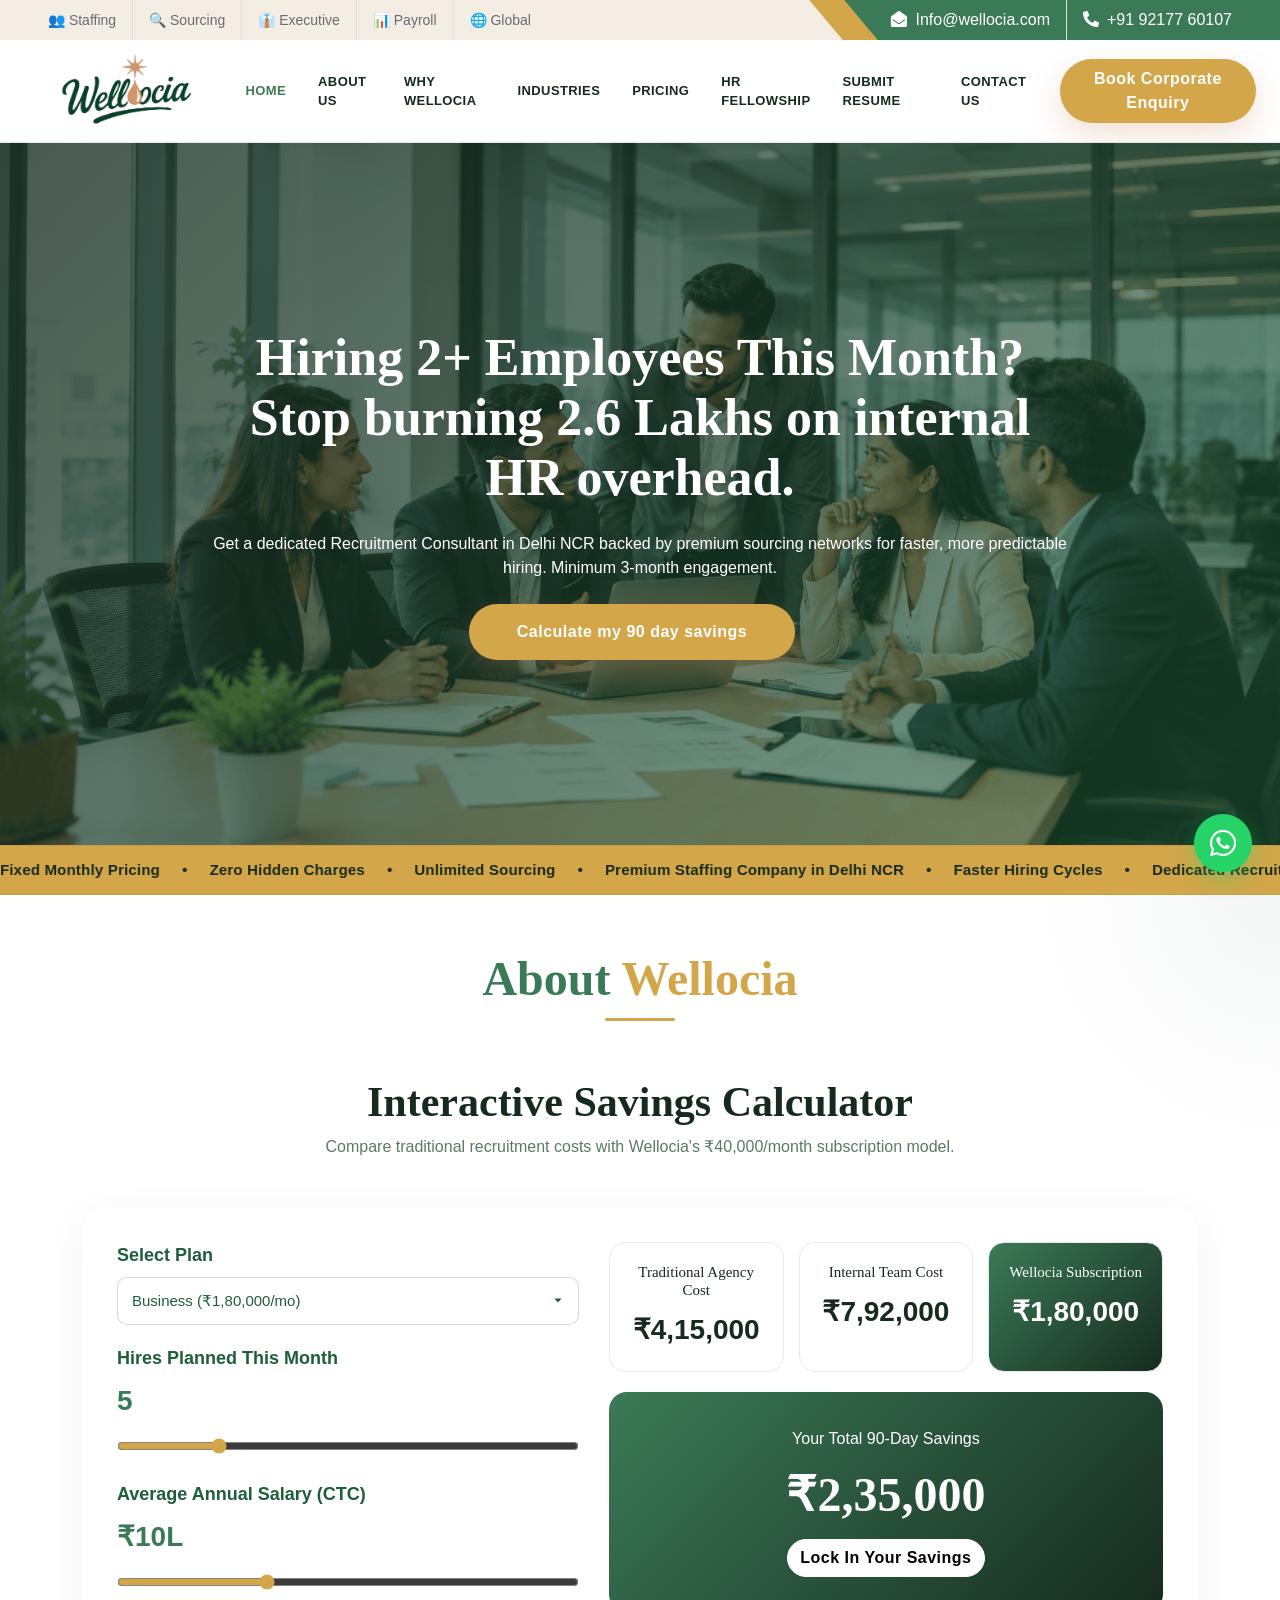
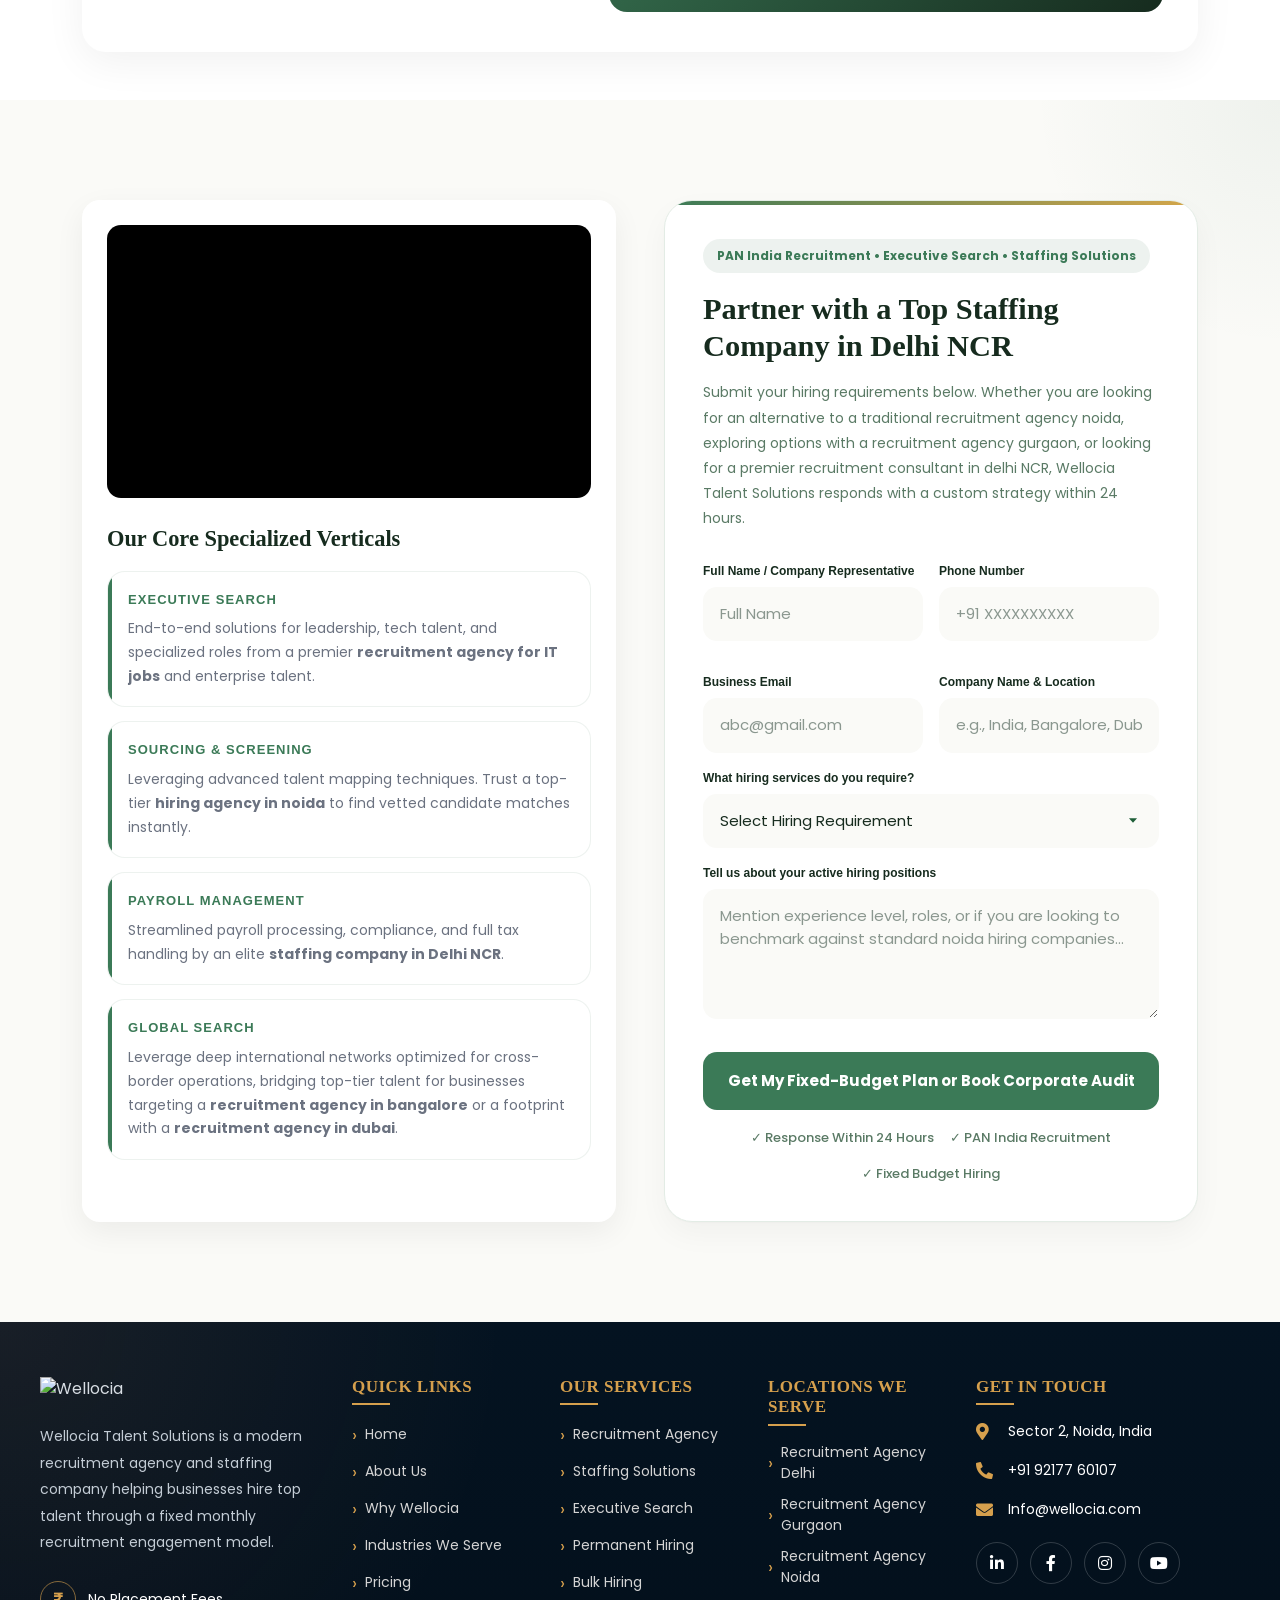
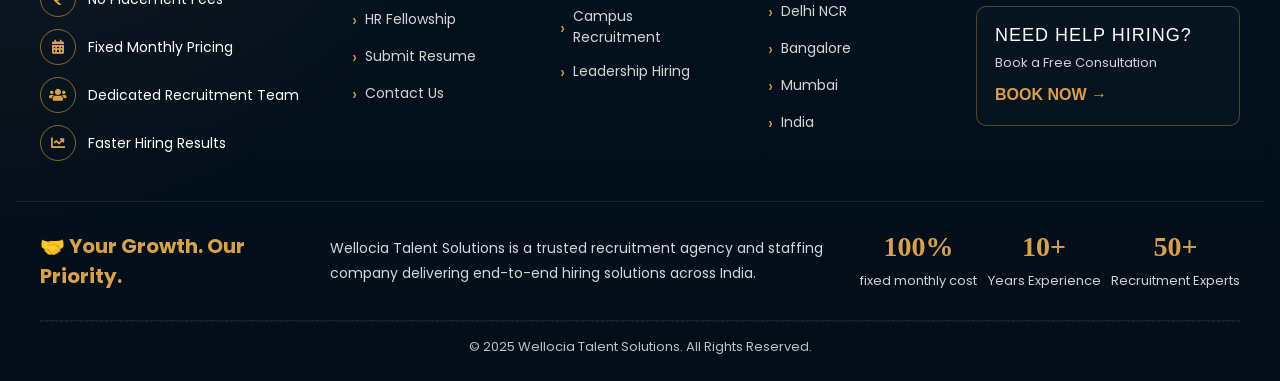
==== commit b426a129: "Update index.html" ====
--- a/index.html
+++ b/index.html
@@ -39,17 +39,17 @@
         <div class="row gx-0">
             <div class="col-md-6 text-center text-lg-start mb-2 mb-lg-0">
                 <div class="d-inline-flex align-items-center">
-                    <a class="text-body py-2 pe-3 border-end" href="#"><small>Recruitment</small></a>
-                    <a class="text-body py-2 px-3 border-end" href="#"><small>Staffing</small></a>
-                    <a class="text-body py-2 px-3 border-end" href="#"><small>HR Solutions</small></a>
-                    <a class="text-body py-2 px-3 border-end" href="#"><small>Compliance</small></a>
-                    <a class="text-body py-2 ps-3" href="#"><small>Career</small></a>
+                    <a class="text-body py-2 pe-3 border-end" href="#"><small>👥 Staffing</small></a>
+                    <a class="text-body py-2 px-3 border-end" href="#"><small>🔍 Sourcing</small></a>
+                    <a class="text-body py-2 px-3 border-end" href="#"><small>👔 Executive</small></a>
+                    <a class="text-body py-2 px-3 border-end" href="#"><small>📊 Payroll </small></a>
+                    <a class="text-body py-2 ps-3" href="#"><small>🌐 Global</small></a>
                 </div>
             </div>
             <div class="col-md-6 text-center text-lg-end">
                 <div class="position-relative d-inline-flex align-items-center bg-primary text-white top-shape px-5">
                     <div class="me-3 pe-3 border-end py-2">
-                        <p class="m-0"><i class="fa fa-envelope-open me-2"></i>ekta.wellocia@gmail.com</p>
+                        <p class="m-0"><i class="fa fa-envelope-open me-2"></i>Info@wellocia.com</p>
                     </div>
                     <div class="py-2">
                         <p class="m-0"><i class="fa fa-phone-alt me-2"></i>+91 92177 60107</p>
@@ -357,7 +357,7 @@
 
         <p>
             End-to-end solutions for leadership, tech talent, and specialized
-            roles from a premier recruitment agency for IT jobs and enterprise
+            roles from a premier <b>recruitment agency for IT jobs</b> and enterprise
             talent.
         </p>
 
@@ -371,7 +371,7 @@
 
         <p>
             Leveraging advanced talent mapping techniques. Trust a top-tier
-            hiring agency in noida to find vetted candidate matches instantly.
+            <b>hiring agency in noida</b> to find vetted candidate matches instantly.
         </p>
 
     </div>
@@ -384,7 +384,7 @@
 
         <p>
             Streamlined payroll processing, compliance, and full tax handling
-            by an elite staffing company in Delhi NCR.
+            by an elite <b>staffing company in Delhi NCR</b>.
         </p>
 
     </div>
@@ -398,8 +398,8 @@
         <p>
             Leverage deep international networks optimized for cross-border
             operations, bridging top-tier talent for businesses targeting a
-            recruitment agency in bangalore or a footprint with a recruitment
-            agency in dubai.
+           <b> recruitment agency in bangalore</b> or a footprint with a <b>recruitment
+            agency in dubai</b>.
         </p>
 
     </div>
@@ -611,7 +611,7 @@
 
                 <div class="contact-item">
                     <i class="fas fa-envelope"></i>
-                    <span>ekta.wellocia@gmail.com</span>
+                    <span>Info@wellocia.com</span>
                 </div>
 
                 <div class="footer-social">
--- a/css/style.css
+++ b/css/style.css
@@ -1219,47 +1219,150 @@
 /* ===================================
    PREMIUM MOVING INDUSTRIES BAR
 =================================== */
-
-.industry-ticker {
+/* ==========================================
+   PREMIUM INDUSTRY TICKER
+========================================== */
+
+.industry-ticker{
     background: var(--accent);
-    padding: 10px 15px;
-    border-top: 1px solid rgba(22, 43, 30, 0.08);
-    border-bottom: 1px solid rgba(22, 43, 30, 0.08);
-}
-
-.comparison-ticker {
-    display: flex;
-    justify-content: center;
+    position: relative;
+    overflow: hidden;
+    padding: 12px 0;
+    border-top: 1px solid rgba(22,43,30,.08);
+    border-bottom: 1px solid rgba(22,43,30,.08);
+    white-space: nowrap;
+}
+
+.ticker-track{
+    display: inline-flex;
     align-items: center;
-    gap: 20px;
-    flex-wrap: wrap;
-}
-
-.old-price {
-    color: rgba(22,43,30,.70);
-    font-size: 14px;
-    font-weight: 600;
-    text-decoration: line-through;
-}
-
-.vs-badge {
-    background: var(--dark);
-    color: #fff;
-    padding: 6px 14px;
-    border-radius: 30px;
-    font-size: 12px;
-    font-weight: 800;
-    letter-spacing: 1px;
-}
-
-.new-price {
-    background: #fff;
+    gap: 22px;
+    min-width: max-content;
+    animation: ticker-scroll 40s linear infinite;
+    will-change: transform;
+}
+
+.ticker-track span{
     color: var(--dark);
-    padding: 6px 16px;
-    border-radius: 30px;
-    font-size: 16px;
-    font-weight: 800;
-    box-shadow: 0 4px 12px rgba(22,43,30,.12);
+    font-size: 15px;
+    font-weight: 700;
+    letter-spacing: .2px;
+    flex-shrink: 0;
+}
+
+/* separator dots */
+
+.ticker-track span.separator{
+    color: rgba(22,43,30,.55);
+    font-size: 18px;
+    font-weight: 900;
+}
+
+/* smooth animation */
+
+@keyframes ticker-scroll{
+    from{
+        transform: translateX(-50%);
+    }
+    to{
+        transform: translateX(0);
+    }
+}
+
+/* pause on hover */
+
+.industry-ticker:hover .ticker-track{
+    animation-play-state: paused;
+}
+
+/* ==========================
+   LARGE DESKTOP
+========================== */
+
+@media (min-width:1400px){
+
+.ticker-track{
+    animation-duration:45s;
+}
+
+.ticker-track span{
+    font-size:15px;
+}
+}
+
+/* ==========================
+   LAPTOP
+========================== */
+
+@media (max-width:1199px){
+
+.ticker-track{
+    gap:18px;
+}
+
+.ticker-track span{
+    font-size:14px;
+}
+}
+
+/* ==========================
+   TABLET
+========================== */
+
+@media (max-width:991px){
+
+.industry-ticker{
+    padding:10px 0;
+}
+
+.ticker-track{
+    gap:16px;
+    animation-duration:35s;
+}
+
+.ticker-track span{
+    font-size:13px;
+}
+}
+
+/* ==========================
+   MOBILE
+========================== */
+
+@media (max-width:767px){
+
+.industry-ticker{
+    padding:9px 0;
+}
+
+.ticker-track{
+    gap:14px;
+    animation-duration:28s;
+}
+
+.ticker-track span{
+    font-size:12px;
+    font-weight:600;
+}
+
+.ticker-track span.separator{
+    font-size:14px;
+}
+}
+
+/* ==========================
+   SMALL IPHONES
+========================== */
+
+@media (max-width:375px){
+
+.ticker-track{
+    animation-duration:24s;
+}
+
+.ticker-track span{
+    font-size:11px;
+}
 }
 
 .section-subtitle {
@@ -5152,3 +5255,768 @@
         font-weight:600;
     }
 }
+/* ==========================================
+   WELLLOCIA PREMIUM FOOTER V2
+========================================== */
+
+.wellocia-footer{
+    background:
+    radial-gradient(circle at top left,
+    rgba(201,134,90,.10),
+    transparent 35%),
+    linear-gradient(180deg,#041321 0%,#020d17 100%);
+    color:#d7dde3;
+    position:relative;
+    overflow:hidden;
+    font-family:'Poppins',sans-serif;
+}
+
+.wellocia-footer .container-fluid{
+    max-width:1500px;
+    margin:auto;
+    padding:55px 40px 0;
+}
+
+/* ==========================
+   TOP SECTION
+========================== */
+
+.footer-top{
+    padding-bottom:40px;
+    border-bottom:1px solid rgba(255,255,255,.08);
+}
+
+/* ==========================
+   HEADINGS
+========================== */
+
+.wellocia-footer h4{
+    color:#D6A04D;
+    font-size:17px;
+    font-weight:700;
+    text-transform:uppercase;
+    letter-spacing:.5px;
+    margin-bottom:24px;
+    position:relative;
+}
+
+.wellocia-footer h4::after{
+    content:'';
+    position:absolute;
+    left:0;
+    bottom:-8px;
+    width:38px;
+    height:2px;
+    background:#D6A04D;
+}
+
+/* ==========================
+   LOGO
+========================== */
+
+.footer-brand img{
+    max-width:220px;
+    margin-bottom:22px;
+}
+
+.footer-brand p{
+    font-size:14px;
+    line-height:1.9;
+    color:#c3ccd5;
+    margin-bottom:25px;
+}
+
+/* ==========================
+   BENEFITS
+========================== */
+
+.footer-benefits{
+    display:flex;
+    flex-direction:column;
+    gap:12px;
+}
+
+.footer-benefits div{
+    display:flex;
+    align-items:center;
+    gap:12px;
+    color:#fff;
+    font-size:14px;
+}
+
+.footer-benefits i{
+    width:36px;
+    height:36px;
+    border-radius:50%;
+    border:1px solid rgba(214,160,77,.6);
+    display:flex;
+    align-items:center;
+    justify-content:center;
+    color:#D6A04D;
+    font-size:14px;
+}
+
+/* ==========================
+   LINKS
+========================== */
+
+.wellocia-footer ul{
+    margin:0;
+    padding:0;
+    list-style:none;
+}
+
+.wellocia-footer ul li{
+    margin-bottom:10px;
+}
+
+.wellocia-footer ul li a{
+    color:#d4d4d4;
+    text-decoration:none;
+    font-size:14px;
+    transition:.25s ease;
+    display:flex;
+    align-items:center;
+}
+
+.wellocia-footer ul li a::before{
+    content:"›";
+    color:#D6A04D;
+    margin-right:8px;
+    font-size:18px;
+}
+
+.wellocia-footer ul li a:hover{
+    color:#D6A04D;
+    transform:translateX(4px);
+}
+
+/* ==========================
+   CONTACT
+========================== */
+
+.contact-item{
+    display:flex;
+    align-items:flex-start;
+    gap:14px;
+    margin-bottom:18px;
+    font-size:14px;
+    color:#fff;
+}
+
+.contact-item i{
+    color:#D6A04D;
+    width:18px;
+    font-size:17px;
+    margin-top:2px;
+}
+
+/* ==========================
+   SOCIAL
+========================== */
+
+.footer-social{
+    display:flex;
+    gap:12px;
+    margin-top:22px;
+    margin-bottom:22px;
+}
+
+.footer-social a{
+    width:42px;
+    height:42px;
+    border-radius:50%;
+    border:1px solid rgba(255,255,255,.18);
+    color:#fff;
+    display:flex;
+    align-items:center;
+    justify-content:center;
+    text-decoration:none;
+    transition:.3s;
+}
+
+.footer-social a:hover{
+    background:#D6A04D;
+    border-color:#D6A04D;
+    color:#041321;
+    transform:translateY(-3px);
+}
+
+/* ==========================
+   CTA BOX
+========================== */
+
+.footer-cta{
+    border:1px solid rgba(214,160,77,.35);
+    border-radius:10px;
+    padding:18px;
+    background:rgba(255,255,255,.02);
+    transition:.3s;
+}
+
+.footer-cta:hover{
+    border-color:#D6A04D;
+    transform:translateY(-4px);
+}
+
+.footer-cta h5{
+    color:#fff;
+    font-size:18px;
+    margin-bottom:6px;
+}
+
+.footer-cta p{
+    color:#c9d2da;
+    font-size:13px;
+    margin-bottom:10px;
+}
+
+.footer-cta a{
+    color:#D6A04D;
+    font-weight:600;
+    text-decoration:none;
+}
+
+/* ==========================
+   MIDDLE STRIP
+========================== */
+
+.footer-middle{
+    display:grid;
+    grid-template-columns:260px 1fr 380px;
+    gap:30px;
+    align-items:center;
+    padding:28px 0;
+    border-bottom:1px solid rgba(255,255,255,.08);
+}
+
+.footer-tagline{
+    color:#D6A04D;
+    font-size:20px;
+    font-weight:700;
+}
+
+.footer-description{
+    font-size:14px;
+    line-height:1.8;
+    color:#d0d7de;
+}
+
+/* ==========================
+   STATS
+========================== */
+
+.footer-stats{
+    display:flex;
+    justify-content:space-between;
+    text-align:center;
+}
+
+.footer-stats h3{
+    color:#D6A04D;
+    font-size:28px;
+    margin-bottom:4px;
+    font-weight:700;
+}
+
+.footer-stats span{
+    color:#d0d0d0;
+    font-size:13px;
+}
+
+/* ==========================
+   LEGAL LINKS
+========================== */
+
+.footer-links{
+    display:flex;
+    justify-content:center;
+    flex-wrap:wrap;
+    gap:20px;
+    padding:20px 0;
+}
+
+.footer-links a{
+    color:#d5d5d5;
+    text-decoration:none;
+    font-size:13px;
+    transition:.25s;
+}
+
+.footer-links a:hover{
+    color:#D6A04D;
+}
+
+/* ==========================
+   COPYRIGHT
+========================== */
+
+.copyright{
+    text-align:center;
+    padding:15px 0 25px;
+    border-top:1px dashed rgba(255,255,255,.08);
+    color:#b7c1ca;
+    font-size:13px;
+}
+
+/* ==========================
+   TABLET
+========================== */
+
+@media(max-width:1199px){
+
+.footer-middle{
+    grid-template-columns:1fr;
+    text-align:center;
+}
+
+.footer-stats{
+    justify-content:center;
+    gap:35px;
+}
+}
+
+/* ==========================
+   MOBILE
+========================== */
+
+@media(max-width:768px){
+
+.wellocia-footer .container-fluid{
+    padding:45px 25px 0;
+}
+
+.wellocia-footer h4{
+    margin-top:10px;
+}
+
+.footer-brand img{
+    max-width:180px;
+}
+
+.footer-middle{
+    gap:20px;
+}
+
+.footer-stats{
+    flex-direction:column;
+    gap:20px;
+}
+
+.footer-links{
+    gap:12px;
+}
+
+.footer-links a{
+    font-size:12px;
+}
+}
+/* ==================================================
+   WELLLOCIA MODERN PREMIUM FORM
+================================================== */
+
+.wellocia-form-card{
+    background:#ffffff;
+
+    border:1px solid var(--border);
+
+    border-radius:28px;
+
+    padding:38px;
+
+    height:100%;
+
+    position:relative;
+
+    overflow:hidden;
+
+    box-shadow:
+    0 1px 2px rgba(0,0,0,.03),
+    0 12px 30px rgba(0,0,0,.04);
+}
+
+/* Top Accent */
+
+.wellocia-form-card::before{
+    content:"";
+
+    position:absolute;
+
+    top:0;
+    left:0;
+
+    width:100%;
+    height:4px;
+
+    background:
+    linear-gradient(
+        90deg,
+        var(--primary),
+        var(--accent)
+    );
+}
+
+/* ==================================================
+   BADGE
+================================================== */
+
+.wellocia-form-badge{
+
+    display:inline-flex;
+
+    align-items:center;
+
+    gap:8px;
+
+    padding:8px 14px;
+
+    border-radius:999px;
+
+    background:rgba(30,94,56,.08);
+
+    color:var(--primary);
+
+    font-size:12px;
+
+    font-weight:700;
+
+    margin-bottom:18px;
+}
+
+/* ==================================================
+   HEADING
+================================================== */
+
+.wellocia-form-card h3{
+
+    color:var(--dark);
+
+    font-size:1.9rem;
+
+    line-height:1.2;
+
+    font-weight:800;
+
+    margin-bottom:16px;
+}
+
+.wellocia-form-intro{
+
+    color:var(--muted);
+
+    font-size:14px;
+
+    line-height:1.8;
+
+    margin-bottom:30px;
+}
+
+/* ==================================================
+   FORM GRID
+================================================== */
+
+.wellocia-grid{
+
+    display:grid;
+
+    grid-template-columns:repeat(2,minmax(0,1fr));
+
+    gap:16px;
+}
+
+.field-group{
+    margin-bottom:16px;
+}
+
+/* ==================================================
+   LABELS
+================================================== */
+
+.field-group label{
+
+    display:block;
+
+    margin-bottom:7px;
+
+    font-size:12px;
+
+    font-weight:600;
+
+    color:var(--dark);
+}
+
+/* ==================================================
+   INPUTS
+================================================== */
+
+.field-group input,
+.field-group select,
+.field-group textarea{
+
+    width:100%;
+
+    background:var(--light);
+
+    border:1px solid transparent;
+
+    border-radius:14px;
+
+    padding:15px 16px;
+
+    color:var(--dark);
+
+    font-size:15px;
+
+    transition:all .25s ease;
+}
+
+.field-group textarea{
+
+    min-height:130px;
+
+    resize:vertical;
+}
+
+/* Placeholder */
+
+.field-group input::placeholder,
+.field-group textarea::placeholder{
+
+    color:#8a978f;
+}
+
+/* Focus */
+
+.field-group input:focus,
+.field-group select:focus,
+.field-group textarea:focus{
+
+    outline:none;
+
+    background:#fff;
+
+    border-color:var(--primary);
+
+    box-shadow:
+    0 0 0 4px rgba(30,94,56,.08);
+}
+
+/* ==================================================
+   SELECT
+================================================== */
+
+.field-group select{
+
+    appearance:none;
+
+    cursor:pointer;
+
+    background-image:url("data:image/svg+xml,%3Csvg xmlns='http://www.w3.org/2000/svg' width='18' height='18' viewBox='0 0 20 20'%3E%3Cpath fill='%231E5E38' d='M5.5 7l4.5 5 4.5-5z'/%3E%3C/svg%3E");
+
+    background-repeat:no-repeat;
+
+    background-position:right 16px center;
+
+    padding-right:48px;
+}
+
+/* ==================================================
+   BUTTON
+================================================== */
+
+.wellocia-submit-btn{
+
+    width:100%;
+
+    height:58px;
+
+    border:none;
+
+    border-radius:14px;
+
+    background:var(--primary);
+
+    color:#fff;
+
+    font-size:15px;
+
+    font-weight:700;
+
+    transition:all .25s ease;
+
+    margin-top:10px;
+}
+
+.wellocia-submit-btn:hover{
+
+    background:var(--primary-hover);
+
+    transform:translateY(-2px);
+}
+
+/* ==================================================
+   TRUST ROW
+================================================== */
+
+.wellocia-trust-row{
+
+    display:flex;
+
+    justify-content:center;
+
+    flex-wrap:wrap;
+
+    gap:16px;
+
+    margin-top:18px;
+
+    color:var(--muted);
+
+    font-size:13px;
+
+    font-weight:500;
+}
+
+/* ==================================================
+   THANK YOU
+================================================== */
+
+#thankYouBox{
+
+    background:var(--light);
+
+    border:1px solid var(--border);
+
+    border-radius:18px;
+
+    padding:24px;
+
+    color:var(--dark);
+
+    line-height:1.8;
+}
+
+/* ==================================================
+   MOBILE
+================================================== */
+
+@media(max-width:768px){
+
+    .wellocia-form-card{
+        padding:26px;
+    }
+
+    .wellocia-grid{
+        grid-template-columns:1fr;
+        gap:0;
+    }
+
+    .wellocia-form-card h3{
+        font-size:1.6rem;
+    }
+
+    .wellocia-form-intro{
+        font-size:14px;
+    }
+
+    .wellocia-trust-row{
+        flex-direction:column;
+        gap:8px;
+        text-align:center;
+    }
+}
+/* ==========================================
+   CORE SPECIALIZED VERTICALS
+========================================== */
+
+.specialized-verticals{
+    margin-top:28px;
+}
+
+.verticals-header{
+    margin-bottom:18px;
+}
+
+.verticals-header h3{
+    font-size:1.4rem;
+    font-weight:800;
+    color:var(--dark);
+    margin:0;
+}
+
+.vertical-card{
+
+    background:#fff;
+
+    border:1px solid rgba(30,94,56,.08);
+
+    border-radius:18px;
+
+    padding:18px 20px;
+
+    margin-bottom:14px;
+
+    transition:.3s ease;
+
+    position:relative;
+
+    overflow:hidden;
+}
+
+.vertical-card::before{
+
+    content:"";
+
+    position:absolute;
+
+    top:0;
+    left:0;
+
+    width:4px;
+    height:100%;
+
+    background:var(--primary);
+}
+
+.vertical-card:hover{
+
+    transform:translateY(-3px);
+
+    box-shadow:
+    0 12px 30px rgba(30,94,56,.08);
+}
+
+.vertical-title{
+
+    font-size:13px;
+
+    font-weight:800;
+
+    letter-spacing:.08em;
+
+    color:var(--primary);
+
+    margin-bottom:8px;
+}
+
+.vertical-card p{
+
+    margin:0;
+
+    font-size:14px;
+
+    line-height:1.7;
+
+    color:#6b7280;
+}
+
+@media(max-width:768px){
+
+    .vertical-card{
+        padding:16px;
+    }
+
+    .verticals-header h3{
+        font-size:1.2rem;
+    }
+}
